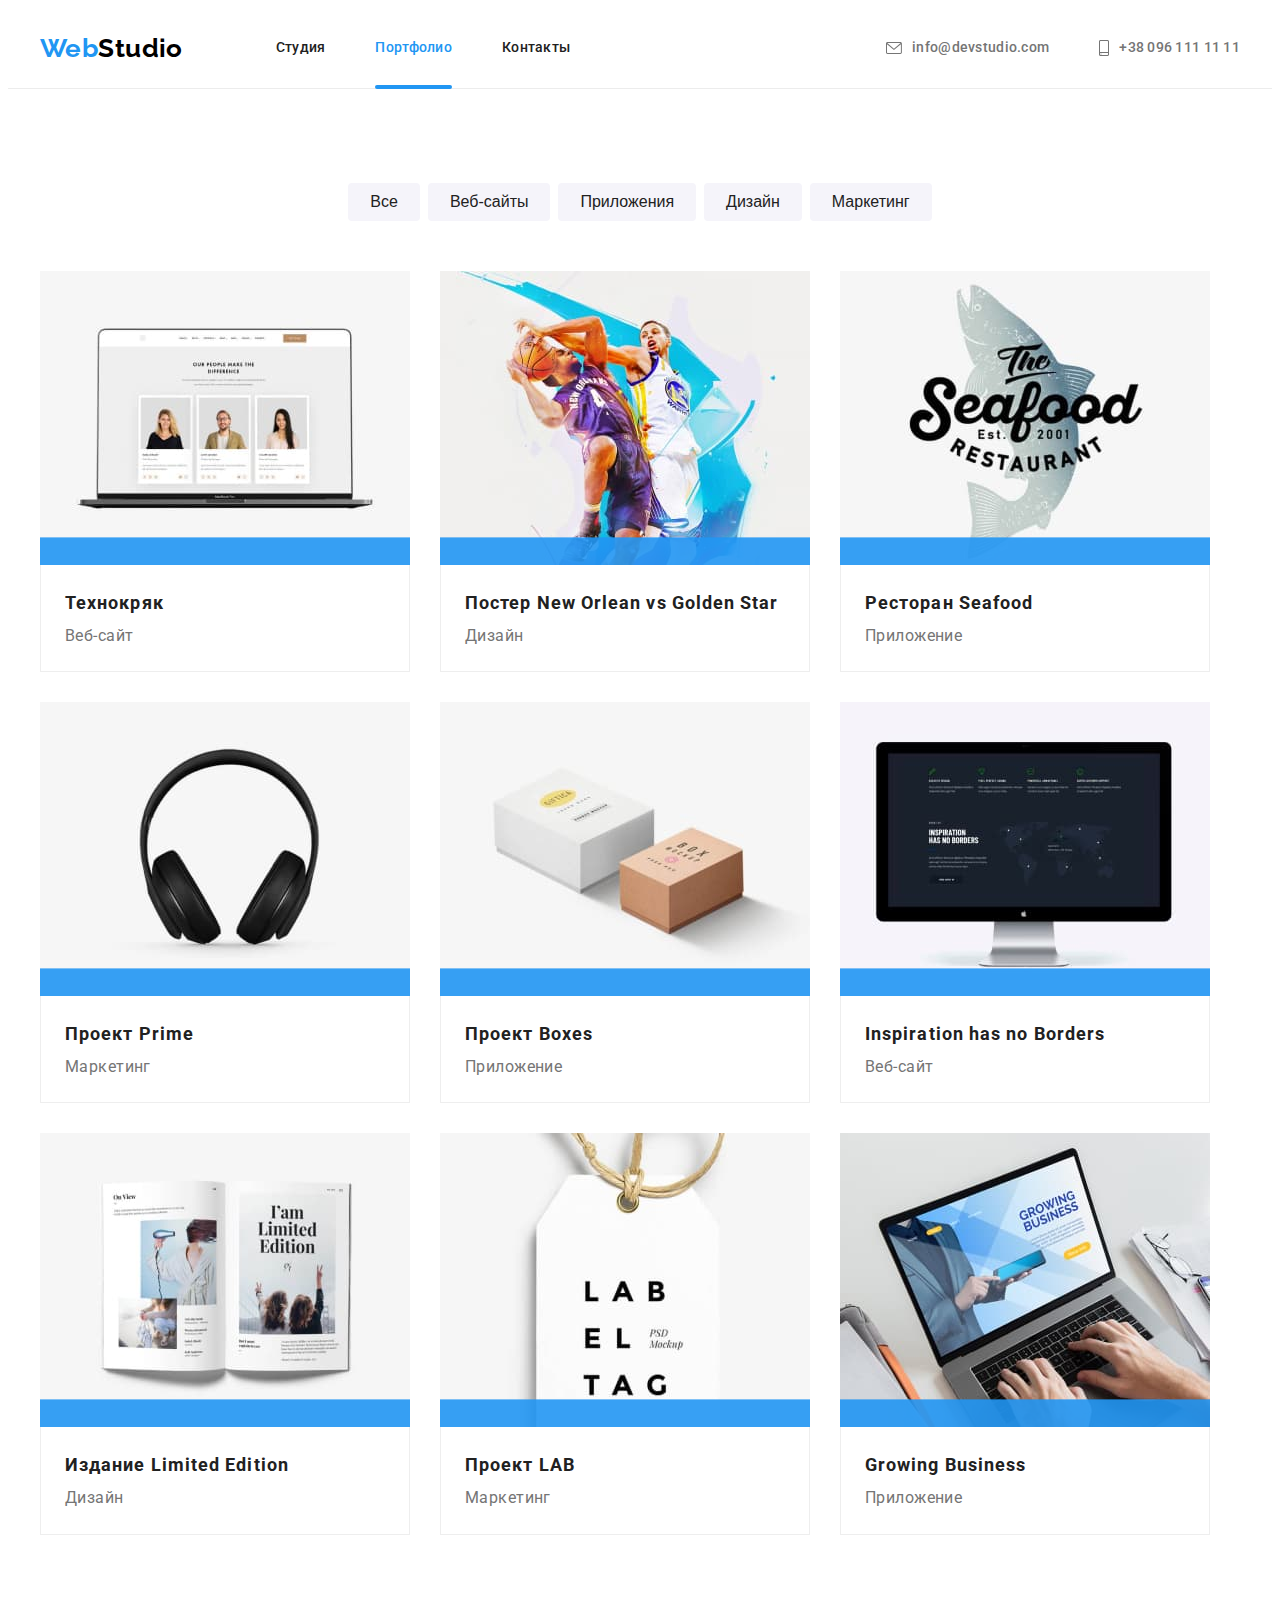
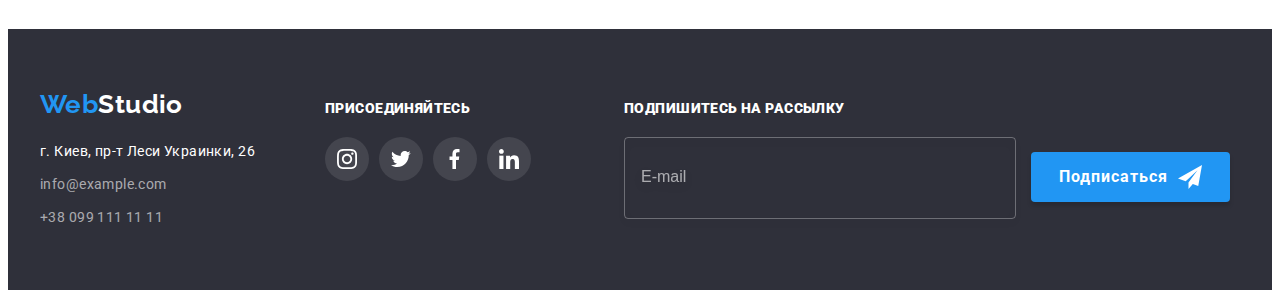
==== portfolio.html @ 6db01004 "add adaptive images" ====
<!DOCTYPE html>
<html lang="ru">
  <head>
    <meta charset="UTF-8" />
    <meta http-equiv="X-UA-Compatible" content="IE=edge" />
    <meta name="viewport" content="width=device-width, initial-scale=1.0" />
    <title>Portfolio</title>
    <link
      rel="stylesheet"
      href="https://cdnjs.cloudflare.com/ajax/libs/animate.css/4.1.1/animate.min.css"
    />
    <link rel="preconnect" href="https://fonts.googleapis.com" />
    <link rel="preconnect" href="https://fonts.gstatic.com" crossorigin />
    <link
      href="https://fonts.googleapis.com/css2?family=Raleway:wght@700&family=Roboto:wght@400;500;700;900&display=swap"
      rel="stylesheet"
    />
    <link
      rel="stylesheet"
      href="https://cdnjs.cloudflare.com/ajax/libs/modern-normalize/1.1.0/modern-normalize.min.css"
      integrity="sha512-wpPYUAdjBVSE4KJnH1VR1HeZfpl1ub8YT/NKx4PuQ5NmX2tKuGu6U/JRp5y+Y8XG2tV+wKQpNHVUX03MfMFn9Q=="
      crossorigin="anonymous"
      referrerpolicy="no-referrer"
    />

    <link rel="stylesheet" href="./css/main.min.css" />
  </head>
  <body>
    <!-- HEADER -->
    <header class="page-header">
      <div class="container">
        <nav class="navigation">
          <a class="header-logo link animate__flip animate__animated" href="#"
            ><span class="accent">Web</span>Studio</a
          >
          <ul class="navigation__list list">
            <li class="navigation__item">
              <a class="navigation__link link" href="./index.html">Студия</a>
            </li>
            <li class="navigation__item">
              <a class="navigation__link link active" href="./portfolio.html">Портфолио</a>
            </li>
            <li class="navigation__item"><a class="navigation__link link" href="">Контакты</a></li>
          </ul>
          <ul class="contacts__list list">
            <li class="contacts__item">
              <a class="contacts__link link" href="mailto:info@devstudio.com">
                <svg class="contacts__icon" width="16" height="12">
                  <use href="./sprite.svg#icon-envelope-hover"></use>
                </svg>
                info@devstudio.com
              </a>
            </li>
            <li class="contacts__item">
              <a class="contacts__link link" href="tel:+380961111111">
                <svg class="contacts__icon" width="10" height="16">
                  <use href="./sprite.svg#icon-smartphone"></use>
                </svg>
                +38 096 111 11 11</a
              >
            </li>
          </ul>
        </nav>
      </div>
    </header>

    <!-- END HEADER -->
    <main>
      <section class="portfolio section">
        <div class="container">
          <h1 class="visually-hidden">Портфолио</h1>
          <ul class="filters list">
            <li class="filters__item"><button class="filters__btn" type="button">Все</button></li>
            <li class="filters__item">
              <button class="filters__btn" type="button">Веб-сайты</button>
            </li>
            <li class="filters__item">
              <button class="filters__btn" type="button">Приложения</button>
            </li>
            <li class="filters__item">
              <button class="filters__btn" type="button">Дизайн</button>
            </li>
            <li class="filters__item">
              <button class="filters__btn" type="button">Маркетинг</button>
            </li>
          </ul>

          <ul class="projects list">
            <li class="projects__item">
              <a class="projects__link link" href="" target="_blank" rel="noreferrer noopener">
                <div class="projects-image-wrapper">
                  <img
                    class="projects__img"
                    src="./images/portfolio/1.jpg"
                    alt="Веб-сайт на ноутбуке"
                    width="370"
                    height="294"
                  />
                  <p class="image-overlay">
                    Технокряк это современная площадка распространения коронавируса. Компании
                    используют эту платформу для цифрового шпионажа и атак на защищённые сервера
                    конкурентов.
                  </p>
                </div>
                <div class="projects__desc-container">
                  <h3 class="projects__title">Технокряк</h3>
                  <p class="projects__desc">Веб-сайт</p>
                </div>
              </a>
            </li>
            <li class="projects__item">
              <a class="projects__link link" href="" target="_blank" rel="noreferrer noopener">
                <div class="projects-image-wrapper">
                  <img
                    src="./images/portfolio/2.jpg"
                    alt="Два баскетболиста"
                    width="370"
                    height="294"
                  />
                  <p class="image-overlay">
                    Технокряк это современная площадка распространения коронавируса. Компании
                    используют эту платформу для цифрового шпионажа и атак на защищённые сервера
                    конкурентов.
                  </p>
                </div>
                <div class="projects__desc-container">
                  <h3 class="projects__title">
                    Постер <span lang="en"> New Orlean vs Golden Star</span>
                  </h3>
                  <p class="projects__desc">Дизайн</p>
                </div>
              </a>
            </li>
            <li class="projects__item">
              <a class="projects__link link" href="" target="_blank" rel="noreferrer noopener">
                <div class="projects-image-wrapper">
                  <img
                    src="./images/portfolio/3.jpg"
                    alt="Ресторан Дары моря"
                    width="370"
                    height="294"
                  />
                  <p class="image-overlay">
                    Технокряк это современная площадка распространения коронавируса. Компании
                    используют эту платформу для цифрового шпионажа и атак на защищённые сервера
                    конкурентов.
                  </p>
                </div>
                <div class="projects__desc-container">
                  <h3 class="projects__title">Ресторан <span lang="en">Seafood</span></h3>
                  <p class="projects__desc">Приложение</p>
                </div>
              </a>
            </li>
            <li class="projects__item">
              <a class="projects__link link" href="" target="_blank" rel="noreferrer noopener">
                <div class="projects-image-wrapper">
                  <img src="./images/portfolio/4.jpg" alt="Наушники" width="370" height="294" />
                  <p class="image-overlay">
                    Технокряк это современная площадка распространения коронавируса. Компании
                    используют эту платформу для цифрового шпионажа и атак на защищённые сервера
                    конкурентов.
                  </p>
                </div>
                <div class="projects__desc-container">
                  <h3 class="projects__title">Проект Prime</h3>
                  <p class="projects__desc">Маркетинг</p>
                </div>
              </a>
            </li>
            <li class="projects__item">
              <a class="projects__link link" href="" target="_blank" rel="noreferrer noopener">
                <div class="projects-image-wrapper">
                  <img src="./images/portfolio/5.jpg" alt="Две коробки" width="370" height="294" />
                  <p class="image-overlay">
                    Технокряк это современная площадка распространения коронавируса. Компании
                    используют эту платформу для цифрового шпионажа и атак на защищённые сервера
                    конкурентов.
                  </p>
                </div>
                <div class="projects__desc-container">
                  <h3 class="projects__title">Проект <span lang="en"> Boxes</span></h3>

                  <p class="projects__desc">Приложение</p>
                </div>
              </a>
            </li>
            <li class="projects__item">
              <a class="projects__link link" href="" target="_blank" rel="noreferrer noopener">
                <div class="projects-image-wrapper">
                  <img src="./images/portfolio/6.jpg" alt="Монитор" width="370" height="294" />
                  <p class="image-overlay">
                    Технокряк это современная площадка распространения коронавируса. Компании
                    используют эту платформу для цифрового шпионажа и атак на защищённые сервера
                    конкурентов.
                  </p>
                </div>
                <div class="projects__desc-container">
                  <h3 class="projects__title"><span lang="en">Inspiration has no Borders</span></h3>
                  <p class="projects__desc">Веб-сайт</p>
                </div>
              </a>
            </li>
            <li class="projects__item">
              <a class="projects__link link" href="" target="_blank" rel="noreferrer noopener">
                <div class="projects-image-wrapper">
                  <img
                    src="./images/portfolio/7.jpg"
                    alt="Открытая книга"
                    width="370"
                    height="294"
                  />
                  <p class="image-overlay">
                    Технокряк это современная площадка распространения коронавируса. Компании
                    используют эту платформу для цифрового шпионажа и атак на защищённые сервера
                    конкурентов.
                  </p>
                </div>
                <div class="projects__desc-container">
                  <h3 class="projects__title">Издание <span lang="en"> Limited Edition</span></h3>
                  <p class="projects__desc">Дизайн</p>
                </div>
              </a>
            </li>
            <li class="projects__item">
              <a class="projects__link link" href="" target="_blank" rel="noreferrer noopener">
                <div class="projects-image-wrapper">
                  <img
                    src="./images/portfolio/8.jpg"
                    alt="Бирка с буквaми"
                    width="370"
                    height="294"
                  />
                  <p class="image-overlay">
                    Технокряк это современная площадка распространения коронавируса. Компании
                    используют эту платформу для цифрового шпионажа и атак на защищённые сервера
                    конкурентов.
                  </p>
                </div>
                <div class="projects__desc-container">
                  <h3 class="projects__title">Проект LAB</h3>
                  <p class="projects__desc">Маркетинг</p>
                </div>
              </a>
            </li>
            <li class="projects__item">
              <a class="projects__link link" href="" target="_blank" rel="noreferrer noopener">
                <div class="projects-image-wrapper">
                  <img
                    src="./images/portfolio/9.jpg"
                    alt="Человек за компьютером"
                    width="370"
                    height="294"
                  />
                  <p class="image-overlay">
                    Технокряк это современная площадка распространения коронавируса. Компании
                    используют эту платформу для цифрового шпионажа и атак на защищённые сервера
                    конкурентов.
                  </p>
                </div>
                <div class="projects__desc-container">
                  <h3 class="projects__title"><span lang="en">Growing Business</span></h3>
                  <p class="projects__desc">Приложение</p>
                </div>
              </a>
            </li>
          </ul>
        </div>
      </section>
    </main>
    <footer class="page-footer">
      <div class="container">
        <div class="footer-main-wrapper">
          <div class="address-wrapper">
            <a class="footer-logo link" href="#"><span class="accent">Web</span>Studio</a>
            <address class="address">
              <ul class="address__list list">
                <li class="address__item">
                  <a
                    class="address__link link"
                    href="https://goo.gl/maps/8jyqS2jRfHhhe97e9"
                    target="_blank"
                    rel="noreferrer noopener"
                    >г. Киев, пр-т Леси Украинки, 26</a
                  >
                </li>

                <li class="address__item">
                  <a class="footer-contacts-link link" href="mailto:info@devstudio.com"
                    >info@example.com</a
                  >
                </li>
                <li class="address__item">
                  <a class="footer-contacts-link link" href="tel:+380961111111"
                    >+38 099 111 11 11</a
                  >
                </li>
              </ul>
            </address>
          </div>
          <div class="footer-social-wrapper">
            <p class="social-title"><b>присоединяйтесь</b></p>
            <ul class="team__social-list list">
              <li class="team__social-list-item">
                <a href="https://www.instagram.com" class="footer-social-link">
                  <svg class="team__social-icon footer-social-icon">
                    <use href="./sprite.svg#icon-instagram"></use>
                  </svg>
                </a>
              </li>
              <li class="team__social-list-item">
                <a href="https://twitter.com/?lang=uk" class="footer-social-link">
                  <svg class="team__social-icon footer-social-icon">
                    <use href="./sprite.svg#icon-tvitter"></use>
                  </svg>
                </a>
              </li>
              <li class="team__social-list-item">
                <a href="https://www.facebook.com/" class="footer-social-link">
                  <svg class="team__social-icon footer-social-icon">
                    <use href="./sprite.svg#icon-facebook"></use>
                  </svg>
                </a>
              </li>
              <li class="team__social-list-item">
                <a href="https://www.linkedin.com/" class="footer-social-link">
                  <svg class="team__social-icon footer-social-icon">
                    <use href="./sprite.svg#icon-linkedin"></use>
                  </svg>
                </a>
              </li>
            </ul>
          </div>
          <div class="footer-subscribe">
            <p class="social-title"><b>Подпишитесь на рассылку</b></p>
            <form class="footer-form">
              <input type="email" name="email" class="footer-form__input" placeholder="E-mail" />
              <button type="submit" class="footer-form__btn">
                Подписаться
                <svg class="footer-form__icon" width="24" height="24">
                  <use href="./sprite.svg#icon-send"></use>
                </svg>
              </button>
            </form>
          </div>
        </div>
      </div>
    </footer>
  </body>
</html>
---- css/main.min.css ----
:root{--primary-background-color: #ffffff;--secondary-background-color: #f5f4fa;--accent-color: #2196f3;--text-color: #757575;--title-color: #212121;--white-text-color: #ffffff;--black-text-color: #000000;--hero-footer-background-color: #2f303a;--body-color: #e5e5e5;--fill-svg: #afb1b8}body{font-family:'Roboto', sans-serif;background-color:var(--primary-background-color);color:var(--text-color);font-weight:400;font-size:14px;line-height:1.71;letter-spacing:0.03em}img{display:block}.list{list-style:none}.link{text-decoration:none}h1,h2,h3,h4,h5,h6,p{margin-top:0;margin-bottom:0}ul,ol{margin-top:0;margin-bottom:0;padding-left:0}.section{padding-top:94px;padding-bottom:94px}.container{width:1200px;padding-left:15px;padding-right:15px;margin:0 auto}.visually-hidden{position:absolute;width:1px;height:1px;margin:-1px;border:0;padding:0;white-space:nowrap;clip-path:inset(100%);clip:rect(0 0 0 0);overflow:hidden}.section-title{font-weight:700;font-size:36px;line-height:1.17;text-align:center;color:var(--title-color);margin-bottom:50px}.social-title{font-weight:700;font-size:14px;line-height:1.14;letter-spacing:0.03em;text-transform:uppercase;color:var(--primary-background-color);margin-bottom:20px}.page-header{border-bottom:1px solid #ececec;background-color:var(--primary-background-color)}.accent{color:var(--accent-color)}.navigation{display:flex;align-items:center}.header-logo{font-family:'Raleway', sans-serif;font-weight:700;font-size:26px;line-height:1.19;color:var(--black-text-color);margin-right:93px}.navigation__list{display:flex}.navigation__item:not(:last-child){margin-right:50px}.navigation__link{font-weight:500;line-height:1.14;letter-spacing:0.02em;color:var(--title-color);display:block;padding-top:32px;padding-bottom:32px;position:relative;transition:color 250ms cubic-bezier(0.4, 0, 0.2, 1)}.navigation__link:hover,.navigation__link:focus{color:var(--accent-color)}.contacts__list{display:flex;margin-left:auto}.contacts__link{font-weight:500;font-size:14px;line-height:1.14;letter-spacing:0.02em;color:var(--text-color);padding-top:32px;padding-bottom:32px;display:flex;align-items:center;transition:color 250ms cubic-bezier(0.4, 0, 0.2, 1)}.contacts__link:hover,.contacts__link:focus{color:var(--accent-color)}.contacts__item:not(:last-child){margin-right:50px}.contacts__icon{margin-right:10px;fill:var(--text-color);transition:fill 250ms cubic-bezier(0.4, 0, 0.2, 1)}.contacts__link:hover .contacts__icon,.contacts__link:focus .contacts__icon{fill:var(--accent-color)}.active{color:var(--accent-color)}.active::after{content:'';display:block;position:absolute;width:100%;height:4px;background-color:var(--accent-color);border-radius:2px;bottom:-1px;left:0}.hero{background-color:var(--hero-footer-background-color);text-align:center;padding-top:200px;padding-bottom:200px;background-image:linear-gradient(rgba(47,48,58,0.4), rgba(47,48,58,0.4)),url(../images/hero-background.jpg);background-repeat:no-repeat;background-position:center;background-size:cover}.hero__title{font-weight:900;font-size:44px;line-height:1.36;text-align:center;letter-spacing:0.06em;text-transform:uppercase;color:var(--white-text-color);max-width:696px;margin:0 auto 30px}.hero__btn{background-color:var(--accent-color);font-weight:700;font-size:16px;line-height:1.87;text-align:center;letter-spacing:0.06em;color:var(--white-text-color);cursor:pointer;padding:10px 32px;border-radius:4px;box-shadow:0px 4px 4px rgba(0,0,0,0.15);transition:background-color 250ms cubic-bezier(0.4, 0, 0.2, 1)}.hero__btn:hover,.hero__btn:focus{background-color:#188ce8}.advantages{padding-top:94px;padding-bottom:47px;background-color:var(--primary-background-color)}.advantages__list{display:flex;align-items:center;flex-wrap:wrap;margin-left:-30px;margin-top:-30px}.advantages__item{flex-basis:calc((100% - 120px) / 4);margin-left:30px;margin-top:30px}.advantages__icons-box{display:flex;justify-content:center;align-items:center;width:270px;height:120px;margin-bottom:30px;border-radius:4px;background-color:#f5f4fa}.advantages__icon{width:70px;height:70px}.advantages__title{font-size:14px;font-weight:700;line-height:1.14;text-transform:uppercase;color:var(--title-color);margin-bottom:10px}.work{padding-top:47px;padding-bottom:94px;background-color:var(--primary-background-color)}.work__list{display:flex;flex-wrap:wrap;margin-left:-30px;margin-top:-30px}.work__item{flex-basis:calc((100% - 90px) / 3);margin-left:30px;margin-top:30px}.work__img-wrapper{position:relative}.work__overlay{font-family:'Roboto', sans-serif;font-weight:700;font-size:14px;line-height:1.14;text-transform:uppercase;color:var(--primary-background-color);position:absolute;display:flex;justify-content:center;align-items:center;height:70px;width:100%;bottom:0;left:0;background-color:rgba(47,48,58,0.8)}.team{background-color:var(--secondary-background-color)}.team__list{display:flex;flex-wrap:wrap;margin-left:-30px;margin-top:-30px}.team__item{flex-basis:calc((100% - 120px) / 4);margin-left:30px;margin-top:30px;background-color:var(--primary-background-color);box-shadow:0px 1px 3px rgba(0,0,0,0.12),0px 1px 1px rgba(0,0,0,0.14),0px 2px 1px rgba(0,0,0,0.2);border-radius:0px 0px 4px 4px}.team__wrapper-description{padding-top:30px;padding-bottom:30px}.team__title{font-weight:500;font-size:16px;line-height:1.19;text-align:center;color:var(--title-color);margin-bottom:10px}.team__description{font-size:16px;line-height:1.19;text-align:center;margin-bottom:16px}.team__social-list-link{width:44px;height:44px;border-radius:50%;background-color:var(--primary-background-color);display:flex;align-items:center;justify-content:center;transition:background-color 250ms cubic-bezier(0.4, 0, 0.2, 1)}.team__social-list-link:hover,.team__social-list-link:focus{background-color:var(--accent-color)}.team__social-list{display:flex;align-items:center;justify-content:center}.team__social-list-item:not(:last-child){margin-right:10px}.team__social-icon{width:20px;height:20px;fill:var(--fill-svg);transition:fill 250ms cubic-bezier(0.4, 0, 0.2, 1)}.team__social-list-link:hover .team__social-icon,.team__social-list-link:focus .team__social-icon{fill:var(--primary-background-color)}.clients__list{display:flex;flex-wrap:wrap;margin-top:-30px;margin-left:-30px}.clients__item{flex-basis:calc((100% - 180px) / 6);margin-top:30px;margin-left:30px}.clients__link{display:flex;justify-content:center;align-items:center;width:170px;height:92px;border:1px solid #afb1b8;border-radius:4px;transition:border-color 250ms cubic-bezier(0.4, 0, 0.2, 1)}.clients__link:hover,.clients__link:focus{border:1px solid var(--accent-color)}.clients__icon{fill:#afb1b8;width:106px;height:60px;transition:fill 250ms cubic-bezier(0.4, 0, 0.2, 1)}.clients__link:hover .clients__icon,.clients__link:focus .clients__icon{fill:var(--accent-color)}.footer-main-wrapper{display:flex;align-items:baseline}.address-wrapper{margin-right:70px}.footer-social-wrapper{margin-right:93px}.footer-logo{font-family:'Raleway', sans-serif;font-weight:700;font-size:26px;line-height:1.19;color:var(--white-text-color);margin-bottom:20px;display:block}.page-footer{background-color:var(--hero-footer-background-color);padding-top:60px;padding-bottom:60px}.address{font-style:normal;margin-top:20px}.address__item:not(:last-child){margin-bottom:9px}.address__link{line-height:1.71;color:var(--white-text-color);display:block;transition:color 250ms cubic-bezier(0.4, 0, 0.2, 1)}.address__link:hover,.address__link:focus{color:var(--accent-color)}.footer-contacts-link{line-height:1.71;color:rgba(255,255,255,0.6);display:block;transition:color 250ms cubic-bezier(0.4, 0, 0.2, 1)}.footer-contacts-link:hover,.footer-contacts-link:focus{color:var(--accent-color)}.footer-social-icon{fill:var(--primary-background-color)}.footer-social-link{width:44px;height:44px;border-radius:50%;background-color:var(--primary-background-color);display:flex;align-items:center;justify-content:center;background-color:rgba(255,255,255,0.1);transition:background-color 250ms cubic-bezier(0.4, 0, 0.2, 1)}.footer-social-link:hover,.footer-social-link:focus{background-color:var(--accent-color)}.footer-form__input{width:358px;height:50px;color:var(--primary-background-color);border:1px solid rgba(255,255,255,0.3);background-color:transparent;filter:drop-shadow(0px 4px 4px rgba(0,0,0,0.15));border-radius:4px;padding:15px 16px;margin-right:12px}.footer-form__input::placeholder{font-weight:400;font-size:16px;line-height:1.25;color:rgba(255,255,255,0.6)}.footer-form__btn{background-color:var(--accent-color);box-shadow:0px 4px 4px rgba(0,0,0,0.15);border-radius:4px;padding:10px 28px;font-family:'Roboto', sans-serif;font-weight:700;font-size:16px;line-height:1.88;text-align:center;letter-spacing:0.06em;color:var(--primary-background-color);cursor:pointer;display:inline-flex;justify-content:center;align-items:center;transition:background-color 250ms cubic-bezier(0.4, 0, 0.2, 1);border:0}.footer-form__btn:hover,.footer-form__btn:focus{background-color:#188ce8}.footer-form__icon{margin-left:10px}.filters{display:flex;justify-content:center;margin-bottom:50px}.filters__item:not(:last-child){margin-right:8px}.filters__btn{font-weight:500;font-size:16px;line-height:1.6;text-align:center;color:var(--title-color);background-color:var(--secondary-background-color);border-radius:4px;cursor:pointer;border:0;padding:6px 22px;transition:color 250ms cubic-bezier(0.4, 0, 0.2, 1),background-color 250ms cubic-bezier(0.4, 0, 0.2, 1),box-shadow 250ms cubic-bezier(0.4, 0, 0.2, 1)}.filters__btn:hover,.filters__btn:focus{background-color:var(--accent-color);color:var(--white-text-color);box-shadow:0px 3px 1px rgba(0,0,0,0.1),0px 1px 2px rgba(0,0,0,0.08),0px 2px 2px rgba(0,0,0,0.12)}.projects{display:flex;flex-wrap:wrap;margin-left:-30px;margin-top:-30px}.projects__item{flex-basis:calc((100% - 270px) / 9);margin-left:30px;margin-top:30px}.projects__link{display:block;transition:box-shadow 250ms cubic-bezier(0.4, 0, 0.2, 1)}.projects__link:hover,.projects__link:focus{box-shadow:0px 1px 1px rgba(0,0,0,0.12),1px 4px 6px rgba(0,0,0,0.16),0px 4px 4px rgba(0,0,0,0.06)}.projects-image-wrapper{position:relative;overflow:hidden}.image-overlay{position:absolute;background-color:rgba(33,150,243,0.9);font-family:'Roboto', sans-serif;font-weight:400;font-size:18px;line-height:1.56;padding:63px 24px;letter-spacing:0.03em;width:100%;top:0;left:0;overflow:auto;color:var(--primary-background-color);transform:translateY(100%);transition:transform 250ms cubic-bezier(0.4, 0, 0.2, 1)}.projects__link:hover .image-overlay,.projects__link:focus .image-overlay{transform:translateY(0%)}.projects__title{font-weight:700;font-size:18px;line-height:2;letter-spacing:0.06em;color:var(--title-color)}.projects__desc{font-size:16px;line-height:1.9;color:var(--text-color)}.projects__desc-container{padding:20px 24px;border:1px solid #eeeeee;border-top:0}.backdrop{width:100vw;height:100vh;position:fixed;background-color:rgba(0,0,0,0.2);top:0;left:0;z-index:100;transition:opacity 250ms cubic-bezier(0.4, 0, 0.2, 1),visibility 250ms cubic-bezier(0.4, 0, 0.2, 1)}.modal-window{width:528px;height:581px;border-radius:4px;background-color:var(--primary-background-color);position:absolute;left:50%;top:50%;transform:translate(-50%, -50%);box-shadow:0px 1px 3px rgba(0,0,0,0.12),0px 1px 1px rgba(0,0,0,0.14),0px 2px 1px rgba(0,0,0,0.2);padding:40px}.modal-close-btn{width:30px;height:30px;border:1px solid rgba(0,0,0,0.1);background-color:transparent;border-radius:50%;cursor:pointer;position:absolute;top:8px;right:8px;padding:0;display:flex;justify-content:center;align-items:center}.modal-close-icon{transition:fill 250ms cubic-bezier(0.4, 0, 0.2, 1)}.modal-close-icon:hover,.modal-close-icon:focus{fill:var(--accent-color)}.is-hidden{opacity:0;visibility:hidden;pointer-events:none}.contacts-form{width:448px;display:flex;flex-direction:column}.form-top-text{font-family:'Roboto';font-weight:700;font-size:20px;line-height:1.15;text-align:center;color:var(--title-color);margin-bottom:12px}.form-wrapper{position:relative;display:block;margin-top:4px}.form-input{width:100%;height:40px;border:1px solid rgba(33,33,33,0.2);padding-left:42px;border-radius:4px;transition:border-color 250ms cubic-bezier(0.4, 0, 0.2, 1)}.form-input:focus{border-color:var(--accent-color);outline:none}.form-label{font-weight:400;font-size:12px;line-height:1.17;letter-spacing:0.01em;margin-bottom:10px;color:var(--text-color)}.form-label-text{margin-bottom:20px;font-size:12px;line-height:1.17;letter-spacing:0.01em}.form-icon{position:absolute;top:50%;left:12px;transform:translateY(-50%);fill:var(--title-color);transition:fill 250ms cubic-bezier(0.4, 0, 0.2, 1)}.form-input:focus+.form-icon{color:var(--accent-color)}.form-about{height:120px;width:100%;border:1px solid rgba(33,33,33,0.2);border-radius:4px;resize:none;padding:12px 16px;margin-top:4px;transition:border-color 250ms cubic-bezier(0.4, 0, 0.2, 1)}.form-about:focus{border-color:var(--accent-color);outline:none}.form-about::placeholder{font-weight:400;font-size:14px;line-height:1.14;letter-spacing:0.01em;color:rgba(117,117,117,0.5)}.agree{font-weight:400;font-size:14px;line-height:1.71;color:var(--text-color)}.modal-form-policy-link{color:var(--accent-color)}.form-checkbox{display:flex;align-items:center;justify-content:center;margin-bottom:30px;cursor:pointer}.checkbox-custom-icon{display:block;width:16px;height:15px;border:2px solid var(--title-color);border-radius:2px;margin-right:8px;transition:border-color 250ms cubic-bezier(0.4, 0, 0.2, 1),background-color 250ms cubic-bezier(0.4, 0, 0.2, 1)}.form-checkbox-input:focus+.checkbox-custom-icon{border-color:var(--accent-color)}.form-checkbox-input:checked+.checkbox-custom-icon{background-color:var(--accent-color);background-image:url(../images/check.svg);background-repeat:no-repeat;background-position:50% 50%;border-color:var(--accent-color);border-radius:2px}.form-button{font-family:'Roboto', sans-serif;cursor:pointer;font-weight:700;font-size:16px;line-height:1.87;border-radius:4px;padding:10px 55px;background-color:var(--accent-color);border:0;letter-spacing:0.06em;color:var(--primary-background-color);align-self:center;box-shadow:0px 4px 4px rgba(0,0,0,0.15);transition:background-color 250ms cubic-bezier(0.4, 0, 0.2, 1),box-shadow 250ms cubic-bezier(0.4, 0, 0.2, 1)}.form-button:hover,.form-button:focus{background-color:#188ce8;box-shadow:0px 4px 4px rgba(0,0,0,0.15)}
/*# sourceMappingURL=main.min.css.map */
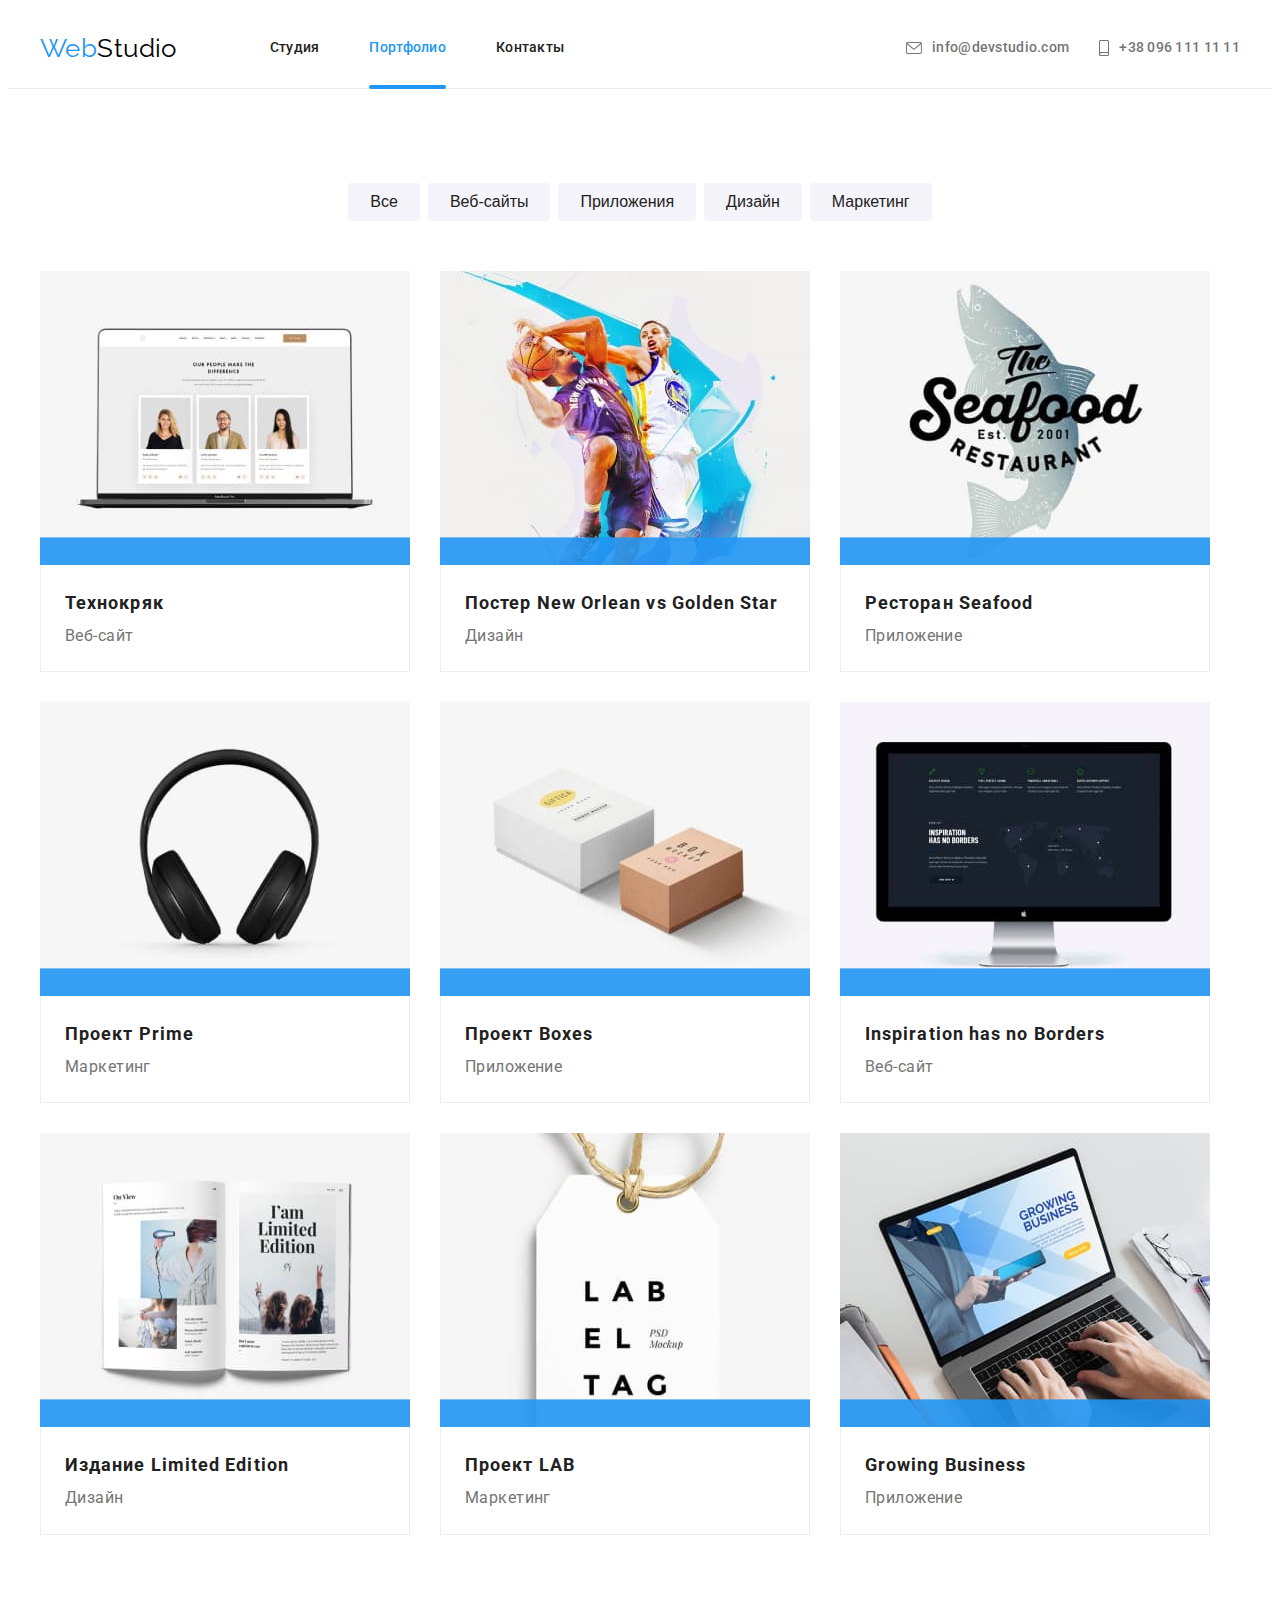
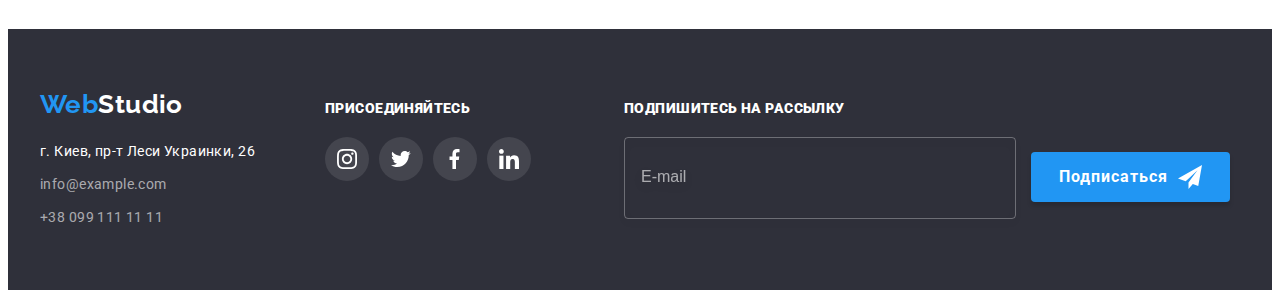
==== commit 4d6a60b1: "Adaptation header, hero, features section" ====
--- a/portfolio.html
+++ b/portfolio.html
@@ -28,7 +28,7 @@
   <body>
     <!-- HEADER -->
     <header class="page-header">
-      <div class="container">
+      <div class="container header_container">
         <nav class="navigation">
           <a class="header-logo link animate__flip animate__animated" href="#"
             ><span class="accent">Web</span>Studio</a
@@ -42,25 +42,103 @@
             </li>
             <li class="navigation__item"><a class="navigation__link link" href="">Контакты</a></li>
           </ul>
-          <ul class="contacts__list list">
-            <li class="contacts__item">
-              <a class="contacts__link link" href="mailto:info@devstudio.com">
-                <svg class="contacts__icon" width="16" height="12">
-                  <use href="./sprite.svg#icon-envelope-hover"></use>
-                </svg>
-                info@devstudio.com
-              </a>
-            </li>
-            <li class="contacts__item">
-              <a class="contacts__link link" href="tel:+380961111111">
-                <svg class="contacts__icon" width="10" height="16">
-                  <use href="./sprite.svg#icon-smartphone"></use>
-                </svg>
-                +38 096 111 11 11</a
+        </nav>
+
+        <!-- Mobile button -->
+
+        <button class="header__mobile-btn" type="button" data-menu-button>
+          <svg class="header__mobile-icon">
+            <use href="./sprite.svg#icon-menu_24px"></use>
+          </svg>
+        </button>
+
+        <!-- Contacts -->
+        <ul class="contacts__list list">
+          <li class="contacts__item">
+            <a class="contacts__link link" href="mailto:info@devstudio.com">
+              <svg class="contacts__icon" width="16" height="12">
+                <use href="./sprite.svg#icon-envelope-hover"></use>
+              </svg>
+              info@devstudio.com
+            </a>
+          </li>
+          <li class="contacts__item">
+            <a class="contacts__link link" href="tel:+380961111111">
+              <svg class="contacts__icon" width="10" height="16">
+                <use href="./sprite.svg#icon-smartphone"></use>
+              </svg>
+              +38 096 111 11 11</a
+            >
+          </li>
+        </ul>
+      </div>
+      <div class="mobile" data-menu>
+        <div class="container mobile__container">
+          <button type="button" class="mobile__close-btn" data-menu-close>
+            <svg class="mobile__close-icon" width="18" height="18">
+              <use href="./images/sprite.svg#icon-close_24px"></use>
+            </svg>
+          </button>
+          <ul class="mobile__nav list">
+            <li class="mobile__nav-item">
+              <a href="./index.html" class="mobile__nav-link link">Студия</a>
+            </li>
+            <li class="mobile__nav-item">
+              <a href="./portfolio.html" class="mobile__nav-link link active">Портфолио</a>
+            </li>
+            <li class="mobile__nav-item">
+              <a href="" class="mobile__nav-link link">Контакты</a>
+            </li>
+          </ul>
+          <ul class="mobile__contacts list">
+            <li class="mobile__contacts-item">
+              <a class="mobile__contacts-link link" href="tel:+380961111111">+38 096 111 11 11</a>
+            </li>
+            <li class="mobile__contacts-item">
+              <a class="mobile__contacts-link link" href="mailto:info@devstudio.com"
+                >info@devstudio.com</a
               >
             </li>
           </ul>
-        </nav>
+          <ul class="mobile__social list">
+            <li class="mobile__social-item">
+              <a
+                class="mobile__social-link link"
+                href="https://www.instagram.com/"
+                target="_blank"
+                rel="noreferrer noopener"
+                >Instagram</a
+              >
+            </li>
+            <li class="mobile__social-item">
+              <a
+                class="mobile__social-link link"
+                href="https://www.twitter.com/"
+                target="_blank"
+                rel="noreferrer noopener"
+                >Twitter</a
+              >
+            </li>
+            <li class="mobile__social-item">
+              <a
+                class="mobile__social-link link"
+                href="https://www.facebook.com/"
+                target="_blank"
+                rel="noreferrer noopener"
+                >Facebook</a
+              >
+            </li>
+            <li class="mobile__social-item">
+              <a
+                class="mobile__social-link link"
+                href="https://www.linkedin.com/"
+                target="_blank"
+                rel="noreferrer noopener"
+                >LinkedIn</a
+              >
+            </li>
+          </ul>
+        </div>
       </div>
     </header>
 
@@ -346,5 +424,6 @@
         </div>
       </div>
     </footer>
+    <script src="./js/burger-menu.js"></script>
   </body>
 </html>
--- a/css/main.min.css
+++ b/css/main.min.css
@@ -1,2 +1,2 @@
-:root{--primary-background-color: #ffffff;--secondary-background-color: #f5f4fa;--accent-color: #2196f3;--text-color: #757575;--title-color: #212121;--white-text-color: #ffffff;--black-text-color: #000000;--hero-footer-background-color: #2f303a;--body-color: #e5e5e5;--fill-svg: #afb1b8}body{font-family:'Roboto', sans-serif;background-color:var(--primary-background-color);color:var(--text-color);font-weight:400;font-size:14px;line-height:1.71;letter-spacing:0.03em}img{display:block}.list{list-style:none}.link{text-decoration:none}h1,h2,h3,h4,h5,h6,p{margin-top:0;margin-bottom:0}ul,ol{margin-top:0;margin-bottom:0;padding-left:0}.section{padding-top:94px;padding-bottom:94px}.container{width:1200px;padding-left:15px;padding-right:15px;margin:0 auto}.visually-hidden{position:absolute;width:1px;height:1px;margin:-1px;border:0;padding:0;white-space:nowrap;clip-path:inset(100%);clip:rect(0 0 0 0);overflow:hidden}.section-title{font-weight:700;font-size:36px;line-height:1.17;text-align:center;color:var(--title-color);margin-bottom:50px}.social-title{font-weight:700;font-size:14px;line-height:1.14;letter-spacing:0.03em;text-transform:uppercase;color:var(--primary-background-color);margin-bottom:20px}.page-header{border-bottom:1px solid #ececec;background-color:var(--primary-background-color)}.accent{color:var(--accent-color)}.navigation{display:flex;align-items:center}.header-logo{font-family:'Raleway', sans-serif;font-weight:700;font-size:26px;line-height:1.19;color:var(--black-text-color);margin-right:93px}.navigation__list{display:flex}.navigation__item:not(:last-child){margin-right:50px}.navigation__link{font-weight:500;line-height:1.14;letter-spacing:0.02em;color:var(--title-color);display:block;padding-top:32px;padding-bottom:32px;position:relative;transition:color 250ms cubic-bezier(0.4, 0, 0.2, 1)}.navigation__link:hover,.navigation__link:focus{color:var(--accent-color)}.contacts__list{display:flex;margin-left:auto}.contacts__link{font-weight:500;font-size:14px;line-height:1.14;letter-spacing:0.02em;color:var(--text-color);padding-top:32px;padding-bottom:32px;display:flex;align-items:center;transition:color 250ms cubic-bezier(0.4, 0, 0.2, 1)}.contacts__link:hover,.contacts__link:focus{color:var(--accent-color)}.contacts__item:not(:last-child){margin-right:50px}.contacts__icon{margin-right:10px;fill:var(--text-color);transition:fill 250ms cubic-bezier(0.4, 0, 0.2, 1)}.contacts__link:hover .contacts__icon,.contacts__link:focus .contacts__icon{fill:var(--accent-color)}.active{color:var(--accent-color)}.active::after{content:'';display:block;position:absolute;width:100%;height:4px;background-color:var(--accent-color);border-radius:2px;bottom:-1px;left:0}.hero{background-color:var(--hero-footer-background-color);text-align:center;padding-top:200px;padding-bottom:200px;background-image:linear-gradient(rgba(47,48,58,0.4), rgba(47,48,58,0.4)),url(../images/hero-background.jpg);background-repeat:no-repeat;background-position:center;background-size:cover}.hero__title{font-weight:900;font-size:44px;line-height:1.36;text-align:center;letter-spacing:0.06em;text-transform:uppercase;color:var(--white-text-color);max-width:696px;margin:0 auto 30px}.hero__btn{background-color:var(--accent-color);font-weight:700;font-size:16px;line-height:1.87;text-align:center;letter-spacing:0.06em;color:var(--white-text-color);cursor:pointer;padding:10px 32px;border-radius:4px;box-shadow:0px 4px 4px rgba(0,0,0,0.15);transition:background-color 250ms cubic-bezier(0.4, 0, 0.2, 1)}.hero__btn:hover,.hero__btn:focus{background-color:#188ce8}.advantages{padding-top:94px;padding-bottom:47px;background-color:var(--primary-background-color)}.advantages__list{display:flex;align-items:center;flex-wrap:wrap;margin-left:-30px;margin-top:-30px}.advantages__item{flex-basis:calc((100% - 120px) / 4);margin-left:30px;margin-top:30px}.advantages__icons-box{display:flex;justify-content:center;align-items:center;width:270px;height:120px;margin-bottom:30px;border-radius:4px;background-color:#f5f4fa}.advantages__icon{width:70px;height:70px}.advantages__title{font-size:14px;font-weight:700;line-height:1.14;text-transform:uppercase;color:var(--title-color);margin-bottom:10px}.work{padding-top:47px;padding-bottom:94px;background-color:var(--primary-background-color)}.work__list{display:flex;flex-wrap:wrap;margin-left:-30px;margin-top:-30px}.work__item{flex-basis:calc((100% - 90px) / 3);margin-left:30px;margin-top:30px}.work__img-wrapper{position:relative}.work__overlay{font-family:'Roboto', sans-serif;font-weight:700;font-size:14px;line-height:1.14;text-transform:uppercase;color:var(--primary-background-color);position:absolute;display:flex;justify-content:center;align-items:center;height:70px;width:100%;bottom:0;left:0;background-color:rgba(47,48,58,0.8)}.team{background-color:var(--secondary-background-color)}.team__list{display:flex;flex-wrap:wrap;margin-left:-30px;margin-top:-30px}.team__item{flex-basis:calc((100% - 120px) / 4);margin-left:30px;margin-top:30px;background-color:var(--primary-background-color);box-shadow:0px 1px 3px rgba(0,0,0,0.12),0px 1px 1px rgba(0,0,0,0.14),0px 2px 1px rgba(0,0,0,0.2);border-radius:0px 0px 4px 4px}.team__wrapper-description{padding-top:30px;padding-bottom:30px}.team__title{font-weight:500;font-size:16px;line-height:1.19;text-align:center;color:var(--title-color);margin-bottom:10px}.team__description{font-size:16px;line-height:1.19;text-align:center;margin-bottom:16px}.team__social-list-link{width:44px;height:44px;border-radius:50%;background-color:var(--primary-background-color);display:flex;align-items:center;justify-content:center;transition:background-color 250ms cubic-bezier(0.4, 0, 0.2, 1)}.team__social-list-link:hover,.team__social-list-link:focus{background-color:var(--accent-color)}.team__social-list{display:flex;align-items:center;justify-content:center}.team__social-list-item:not(:last-child){margin-right:10px}.team__social-icon{width:20px;height:20px;fill:var(--fill-svg);transition:fill 250ms cubic-bezier(0.4, 0, 0.2, 1)}.team__social-list-link:hover .team__social-icon,.team__social-list-link:focus .team__social-icon{fill:var(--primary-background-color)}.clients__list{display:flex;flex-wrap:wrap;margin-top:-30px;margin-left:-30px}.clients__item{flex-basis:calc((100% - 180px) / 6);margin-top:30px;margin-left:30px}.clients__link{display:flex;justify-content:center;align-items:center;width:170px;height:92px;border:1px solid #afb1b8;border-radius:4px;transition:border-color 250ms cubic-bezier(0.4, 0, 0.2, 1)}.clients__link:hover,.clients__link:focus{border:1px solid var(--accent-color)}.clients__icon{fill:#afb1b8;width:106px;height:60px;transition:fill 250ms cubic-bezier(0.4, 0, 0.2, 1)}.clients__link:hover .clients__icon,.clients__link:focus .clients__icon{fill:var(--accent-color)}.footer-main-wrapper{display:flex;align-items:baseline}.address-wrapper{margin-right:70px}.footer-social-wrapper{margin-right:93px}.footer-logo{font-family:'Raleway', sans-serif;font-weight:700;font-size:26px;line-height:1.19;color:var(--white-text-color);margin-bottom:20px;display:block}.page-footer{background-color:var(--hero-footer-background-color);padding-top:60px;padding-bottom:60px}.address{font-style:normal;margin-top:20px}.address__item:not(:last-child){margin-bottom:9px}.address__link{line-height:1.71;color:var(--white-text-color);display:block;transition:color 250ms cubic-bezier(0.4, 0, 0.2, 1)}.address__link:hover,.address__link:focus{color:var(--accent-color)}.footer-contacts-link{line-height:1.71;color:rgba(255,255,255,0.6);display:block;transition:color 250ms cubic-bezier(0.4, 0, 0.2, 1)}.footer-contacts-link:hover,.footer-contacts-link:focus{color:var(--accent-color)}.footer-social-icon{fill:var(--primary-background-color)}.footer-social-link{width:44px;height:44px;border-radius:50%;background-color:var(--primary-background-color);display:flex;align-items:center;justify-content:center;background-color:rgba(255,255,255,0.1);transition:background-color 250ms cubic-bezier(0.4, 0, 0.2, 1)}.footer-social-link:hover,.footer-social-link:focus{background-color:var(--accent-color)}.footer-form__input{width:358px;height:50px;color:var(--primary-background-color);border:1px solid rgba(255,255,255,0.3);background-color:transparent;filter:drop-shadow(0px 4px 4px rgba(0,0,0,0.15));border-radius:4px;padding:15px 16px;margin-right:12px}.footer-form__input::placeholder{font-weight:400;font-size:16px;line-height:1.25;color:rgba(255,255,255,0.6)}.footer-form__btn{background-color:var(--accent-color);box-shadow:0px 4px 4px rgba(0,0,0,0.15);border-radius:4px;padding:10px 28px;font-family:'Roboto', sans-serif;font-weight:700;font-size:16px;line-height:1.88;text-align:center;letter-spacing:0.06em;color:var(--primary-background-color);cursor:pointer;display:inline-flex;justify-content:center;align-items:center;transition:background-color 250ms cubic-bezier(0.4, 0, 0.2, 1);border:0}.footer-form__btn:hover,.footer-form__btn:focus{background-color:#188ce8}.footer-form__icon{margin-left:10px}.filters{display:flex;justify-content:center;margin-bottom:50px}.filters__item:not(:last-child){margin-right:8px}.filters__btn{font-weight:500;font-size:16px;line-height:1.6;text-align:center;color:var(--title-color);background-color:var(--secondary-background-color);border-radius:4px;cursor:pointer;border:0;padding:6px 22px;transition:color 250ms cubic-bezier(0.4, 0, 0.2, 1),background-color 250ms cubic-bezier(0.4, 0, 0.2, 1),box-shadow 250ms cubic-bezier(0.4, 0, 0.2, 1)}.filters__btn:hover,.filters__btn:focus{background-color:var(--accent-color);color:var(--white-text-color);box-shadow:0px 3px 1px rgba(0,0,0,0.1),0px 1px 2px rgba(0,0,0,0.08),0px 2px 2px rgba(0,0,0,0.12)}.projects{display:flex;flex-wrap:wrap;margin-left:-30px;margin-top:-30px}.projects__item{flex-basis:calc((100% - 270px) / 9);margin-left:30px;margin-top:30px}.projects__link{display:block;transition:box-shadow 250ms cubic-bezier(0.4, 0, 0.2, 1)}.projects__link:hover,.projects__link:focus{box-shadow:0px 1px 1px rgba(0,0,0,0.12),1px 4px 6px rgba(0,0,0,0.16),0px 4px 4px rgba(0,0,0,0.06)}.projects-image-wrapper{position:relative;overflow:hidden}.image-overlay{position:absolute;background-color:rgba(33,150,243,0.9);font-family:'Roboto', sans-serif;font-weight:400;font-size:18px;line-height:1.56;padding:63px 24px;letter-spacing:0.03em;width:100%;top:0;left:0;overflow:auto;color:var(--primary-background-color);transform:translateY(100%);transition:transform 250ms cubic-bezier(0.4, 0, 0.2, 1)}.projects__link:hover .image-overlay,.projects__link:focus .image-overlay{transform:translateY(0%)}.projects__title{font-weight:700;font-size:18px;line-height:2;letter-spacing:0.06em;color:var(--title-color)}.projects__desc{font-size:16px;line-height:1.9;color:var(--text-color)}.projects__desc-container{padding:20px 24px;border:1px solid #eeeeee;border-top:0}.backdrop{width:100vw;height:100vh;position:fixed;background-color:rgba(0,0,0,0.2);top:0;left:0;z-index:100;transition:opacity 250ms cubic-bezier(0.4, 0, 0.2, 1),visibility 250ms cubic-bezier(0.4, 0, 0.2, 1)}.modal-window{width:528px;height:581px;border-radius:4px;background-color:var(--primary-background-color);position:absolute;left:50%;top:50%;transform:translate(-50%, -50%);box-shadow:0px 1px 3px rgba(0,0,0,0.12),0px 1px 1px rgba(0,0,0,0.14),0px 2px 1px rgba(0,0,0,0.2);padding:40px}.modal-close-btn{width:30px;height:30px;border:1px solid rgba(0,0,0,0.1);background-color:transparent;border-radius:50%;cursor:pointer;position:absolute;top:8px;right:8px;padding:0;display:flex;justify-content:center;align-items:center}.modal-close-icon{transition:fill 250ms cubic-bezier(0.4, 0, 0.2, 1)}.modal-close-icon:hover,.modal-close-icon:focus{fill:var(--accent-color)}.is-hidden{opacity:0;visibility:hidden;pointer-events:none}.contacts-form{width:448px;display:flex;flex-direction:column}.form-top-text{font-family:'Roboto';font-weight:700;font-size:20px;line-height:1.15;text-align:center;color:var(--title-color);margin-bottom:12px}.form-wrapper{position:relative;display:block;margin-top:4px}.form-input{width:100%;height:40px;border:1px solid rgba(33,33,33,0.2);padding-left:42px;border-radius:4px;transition:border-color 250ms cubic-bezier(0.4, 0, 0.2, 1)}.form-input:focus{border-color:var(--accent-color);outline:none}.form-label{font-weight:400;font-size:12px;line-height:1.17;letter-spacing:0.01em;margin-bottom:10px;color:var(--text-color)}.form-label-text{margin-bottom:20px;font-size:12px;line-height:1.17;letter-spacing:0.01em}.form-icon{position:absolute;top:50%;left:12px;transform:translateY(-50%);fill:var(--title-color);transition:fill 250ms cubic-bezier(0.4, 0, 0.2, 1)}.form-input:focus+.form-icon{color:var(--accent-color)}.form-about{height:120px;width:100%;border:1px solid rgba(33,33,33,0.2);border-radius:4px;resize:none;padding:12px 16px;margin-top:4px;transition:border-color 250ms cubic-bezier(0.4, 0, 0.2, 1)}.form-about:focus{border-color:var(--accent-color);outline:none}.form-about::placeholder{font-weight:400;font-size:14px;line-height:1.14;letter-spacing:0.01em;color:rgba(117,117,117,0.5)}.agree{font-weight:400;font-size:14px;line-height:1.71;color:var(--text-color)}.modal-form-policy-link{color:var(--accent-color)}.form-checkbox{display:flex;align-items:center;justify-content:center;margin-bottom:30px;cursor:pointer}.checkbox-custom-icon{display:block;width:16px;height:15px;border:2px solid var(--title-color);border-radius:2px;margin-right:8px;transition:border-color 250ms cubic-bezier(0.4, 0, 0.2, 1),background-color 250ms cubic-bezier(0.4, 0, 0.2, 1)}.form-checkbox-input:focus+.checkbox-custom-icon{border-color:var(--accent-color)}.form-checkbox-input:checked+.checkbox-custom-icon{background-color:var(--accent-color);background-image:url(../images/check.svg);background-repeat:no-repeat;background-position:50% 50%;border-color:var(--accent-color);border-radius:2px}.form-button{font-family:'Roboto', sans-serif;cursor:pointer;font-weight:700;font-size:16px;line-height:1.87;border-radius:4px;padding:10px 55px;background-color:var(--accent-color);border:0;letter-spacing:0.06em;color:var(--primary-background-color);align-self:center;box-shadow:0px 4px 4px rgba(0,0,0,0.15);transition:background-color 250ms cubic-bezier(0.4, 0, 0.2, 1),box-shadow 250ms cubic-bezier(0.4, 0, 0.2, 1)}.form-button:hover,.form-button:focus{background-color:#188ce8;box-shadow:0px 4px 4px rgba(0,0,0,0.15)}
+:root{--primary-background-color: #ffffff;--secondary-background-color: #f5f4fa;--accent-color: #2196f3;--text-color: #757575;--title-color: #212121;--white-text-color: #ffffff;--black-text-color: #000000;--hero-footer-background-color: #2f303a;--body-color: #e5e5e5;--fill-svg: #afb1b8}body{font-family:'Roboto', sans-serif;background-color:var(--primary-background-color);color:var(--text-color);font-weight:400;font-size:14px;line-height:1.71;letter-spacing:0.03em}img{display:block}.list{list-style:none}.link{text-decoration:none}h1,h2,h3,h4,h5,h6,p{margin-top:0;margin-bottom:0}ul,ol{margin-top:0;margin-bottom:0;padding-left:0}.section{padding-top:60px;padding-bottom:60px}@media screen and (min-width: 1200px){.section{padding-top:94px;padding-bottom:94px}}.container{padding-left:15px;padding-right:15px;margin-left:auto;margin-right:auto;width:100%}@media screen and (min-width: 480px){.container{width:480px;margin:0 auto}}@media screen and (min-width: 768px){.container{width:768px}}@media screen and (min-width: 1200px){.container{width:1200px}}.visually-hidden{position:absolute;width:1px;height:1px;margin:-1px;border:0;padding:0;white-space:nowrap;clip-path:inset(100%);clip:rect(0 0 0 0);overflow:hidden}.section-title{font-weight:700;font-size:36px;line-height:1.17;text-align:center;color:var(--title-color);margin-bottom:50px}.social-title{font-weight:700;font-size:14px;line-height:1.14;letter-spacing:0.03em;text-transform:uppercase;color:var(--primary-background-color);margin-bottom:20px}.page-header{border-bottom:1px solid #ececec;background-color:var(--primary-background-color)}@media screen and (min-width: 768px){.page-header{padding:0}}.accent{color:var(--accent-color)}.header_container{display:flex;justify-content:space-between;align-items:center}.navigation{display:flex;align-items:center}@media screen and (min-width: 768px){.navigation{display:flex;align-items:center}}.header-logo{font-family:'Raleway', sans-serif;display:block;font-size:24px;line-height:1.17;padding:16px 0;color:var(--black-text-color)}@media screen and (min-width: 768px){.header-logo{margin-right:88px}}@media screen and (min-width: 1200px){.header-logo{margin-right:93px;font-size:26px;line-height:1.19}}.navigation__list{display:flex;align-items:center}@media screen and (max-width: 767px){.navigation__list{display:none}}.navigation__item:not(:last-child){margin-right:50px}.navigation__link{font-weight:500;line-height:1.14;letter-spacing:0.02em;color:var(--title-color);display:block;padding-top:32px;padding-bottom:32px;position:relative;transition:color 250ms cubic-bezier(0.4, 0, 0.2, 1)}.navigation__link:hover,.navigation__link:focus{color:var(--accent-color)}.header__mobile-btn{line-height:0;background-color:transparent;border:none;padding:10px 0}@media screen and (min-width: 767px){.header__mobile-btn{display:none}}.header__mobile-icon{width:40px;height:40px;padding:12px 8px;transition:fill 250ms cubic-bezier(0.4, 0, 0.2, 1)}.header__mobile-btn:hover .header__mobile-icon,.header__mobile-btn:focus .header__mobile-icon{fill:var(--accent-color)}.contacts__list{display:flex;flex-direction:column;padding:14px 0}@media screen and (max-width: 767px){.contacts__list{display:none}}@media screen and (min-width: 1200px){.contacts__list{flex-direction:row;align-items:center;padding:0}}.contacts__link{font-weight:500;font-size:14px;line-height:1.14;letter-spacing:0.02em;color:var(--text-color);padding:5px 0;display:flex;align-items:center;transition:color 250ms cubic-bezier(0.4, 0, 0.2, 1)}.contacts__link:hover,.contacts__link:focus{color:var(--accent-color)}@media screen and (min-width: 1200px){.contacts__link{padding:32px 0}}@media screen and (min-width: 1200px){.contacts__item:not(:last-child){margin-right:30px}}.contacts__icon{margin-right:10px;fill:var(--text-color);transition:fill 250ms cubic-bezier(0.4, 0, 0.2, 1)}.contacts__link:hover .contacts__icon,.contacts__link:focus .contacts__icon{fill:var(--accent-color)}.active{color:var(--accent-color)}@media screen and (min-width: 768px){.active::after{content:'';display:block;position:absolute;width:100%;height:4px;background-color:var(--accent-color);border-radius:2px;bottom:-1px;left:0}}.hero{max-width:1600px;min-height:400px;margin-left:auto;margin-right:auto;background-color:var(--hero-footer-background-color);text-align:center;padding-top:118px;padding-bottom:118px;background-image:linear-gradient(rgba(47,48,58,0.4), rgba(47,48,58,0.4)),url(../images/mobile/imghero.jpg);background-repeat:no-repeat;background-position:center;background-size:cover}.hero__title{font-weight:900;font-size:26px;line-height:1.61;text-align:center;letter-spacing:0.06em;text-transform:uppercase;color:var(--white-text-color);max-width:360px;margin:0 auto 30px}@media screen and (min-width: 1200px){.hero__title{font-size:44px;line-height:1.36;max-width:696px}}.hero__btn{background-color:var(--accent-color);font-weight:700;font-size:16px;line-height:1.87;text-align:center;letter-spacing:0.06em;color:var(--white-text-color);cursor:pointer;padding:10px 32px;border-radius:4px;box-shadow:0px 4px 4px rgba(0,0,0,0.15);transition:background-color 250ms cubic-bezier(0.4, 0, 0.2, 1)}.hero__btn:hover,.hero__btn:focus{background-color:#188ce8}@media screen and (min-device-pixel-ratio: 2) and (max-width: 767px), (min-resolution: 192dpi) and (max-width: 767px), (min-resolution: 2dppx) and (max-width: 767px){.hero{background-image:linear-gradient(rgba(47,48,58,0.4), rgba(47,48,58,0.4)),url(../images/mobile/imghero@2x.jpg)}}@media screen and (min-width: 768px){.hero{background-image:linear-gradient(rgba(47,48,58,0.4), rgba(47,48,58,0.4)),url(../images/tablet/imghero.jpg)}}@media screen and (min-width: 768px) and (min-device-pixel-ratio: 2), (min-resolution: 192dpi) and (min-width: 768px), (min-resolution: 2dppx) and (min-width: 768px){.hero{background-image:linear-gradient(rgba(47,48,58,0.4), rgba(47,48,58,0.4)),url(../images/tablet/imghero@2x.jpg)}}@media screen and (min-width: 1200px){.hero{min-height:600px;padding-top:200px;padding-bottom:200px;background-image:linear-gradient(rgba(47,48,58,0.4), rgba(47,48,58,0.4)),url(../images/desktop/imghero.jpg)}}@media screen and (min-width: 1200px) and (min-device-pixel-ratio: 2), (min-resolution: 192dpi) and (min-width: 1200px), (min-resolution: 2dppx) and (min-width: 1200px){.hero{background-image:linear-gradient(rgba(47,48,58,0.4), rgba(47,48,58,0.4)),url(../images/desktop/imghero@2x.jpg)}}@media screen and (min-width: 1200px){.advantages{padding-top:94px;padding-bottom:47px;background-color:var(--primary-background-color)}}@media screen and (min-width: 768px){.advantages__list{display:flex;flex-wrap:wrap;margin-left:-30px;margin-top:-30px}}@media screen and (min-width: 768px){.advantages__item{flex-basis:calc((100% - 60px) / 2);margin-left:30px;margin-top:30px}}@media screen and (min-width: 1200px){.advantages__item{flex-basis:calc((100% - 120px) / 4)}}.advantages__item:not(:last-child){margin-bottom:30px}@media screen and (min-width: 768px){.advantages__item:not(:last-child){margin-bottom:0}}.advantages__icons-box{display:flex;justify-content:center;align-items:center;padding:25px 0;margin-bottom:30px;border-radius:4px;background-color:#f5f4fa}.advantages__icon{width:70px;height:70px}.advantages__title{font-size:14px;font-weight:700;line-height:1.14;text-transform:uppercase;color:var(--title-color);margin-bottom:10px;text-align:center}@media screen and (min-width: 768px){.advantages__title{text-align:left}}.work{padding-top:47px;padding-bottom:94px;background-color:var(--primary-background-color)}.work__list{display:flex;flex-wrap:wrap;margin-left:-30px;margin-top:-30px}.work__item{flex-basis:calc((100% - 90px) / 3);margin-left:30px;margin-top:30px}.work__img-wrapper{position:relative}.work__overlay{font-family:'Roboto', sans-serif;font-weight:700;font-size:14px;line-height:1.14;text-transform:uppercase;color:var(--primary-background-color);position:absolute;display:flex;justify-content:center;align-items:center;height:70px;width:100%;bottom:0;left:0;background-color:rgba(47,48,58,0.8)}.team{background-color:var(--secondary-background-color)}.team__list{display:flex;flex-wrap:wrap;margin-left:-30px;margin-top:-30px}.team__item{flex-basis:calc((100% - 120px) / 4);margin-left:30px;margin-top:30px;background-color:var(--primary-background-color);box-shadow:0px 1px 3px rgba(0,0,0,0.12),0px 1px 1px rgba(0,0,0,0.14),0px 2px 1px rgba(0,0,0,0.2);border-radius:0px 0px 4px 4px}.team__wrapper-description{padding-top:30px;padding-bottom:30px}.team__title{font-weight:500;font-size:16px;line-height:1.19;text-align:center;color:var(--title-color);margin-bottom:10px}.team__description{font-size:16px;line-height:1.19;text-align:center;margin-bottom:16px}.team__social-list-link{width:44px;height:44px;border-radius:50%;background-color:var(--primary-background-color);display:flex;align-items:center;justify-content:center;transition:background-color 250ms cubic-bezier(0.4, 0, 0.2, 1)}.team__social-list-link:hover,.team__social-list-link:focus{background-color:var(--accent-color)}.team__social-list{display:flex;align-items:center;justify-content:center}.team__social-list-item:not(:last-child){margin-right:10px}.team__social-icon{width:20px;height:20px;fill:var(--fill-svg);transition:fill 250ms cubic-bezier(0.4, 0, 0.2, 1)}.team__social-list-link:hover .team__social-icon,.team__social-list-link:focus .team__social-icon{fill:var(--primary-background-color)}.clients__list{display:flex;flex-wrap:wrap;margin-top:-30px;margin-left:-30px}.clients__item{flex-basis:calc((100% - 180px) / 6);margin-top:30px;margin-left:30px}.clients__link{display:flex;justify-content:center;align-items:center;width:170px;height:92px;border:1px solid #afb1b8;border-radius:4px;transition:border-color 250ms cubic-bezier(0.4, 0, 0.2, 1)}.clients__link:hover,.clients__link:focus{border:1px solid var(--accent-color)}.clients__icon{fill:#afb1b8;width:106px;height:60px;transition:fill 250ms cubic-bezier(0.4, 0, 0.2, 1)}.clients__link:hover .clients__icon,.clients__link:focus .clients__icon{fill:var(--accent-color)}.footer-main-wrapper{display:flex;align-items:baseline}.address-wrapper{margin-right:70px}.footer-social-wrapper{margin-right:93px}.footer-logo{font-family:'Raleway', sans-serif;font-weight:700;font-size:26px;line-height:1.19;color:var(--white-text-color);margin-bottom:20px;display:block}.page-footer{background-color:var(--hero-footer-background-color);padding-top:60px;padding-bottom:60px}.address{font-style:normal;margin-top:20px}.address__item:not(:last-child){margin-bottom:9px}.address__link{line-height:1.71;color:var(--white-text-color);display:block;transition:color 250ms cubic-bezier(0.4, 0, 0.2, 1)}.address__link:hover,.address__link:focus{color:var(--accent-color)}.footer-contacts-link{line-height:1.71;color:rgba(255,255,255,0.6);display:block;transition:color 250ms cubic-bezier(0.4, 0, 0.2, 1)}.footer-contacts-link:hover,.footer-contacts-link:focus{color:var(--accent-color)}.footer-social-icon{fill:var(--primary-background-color)}.footer-social-link{width:44px;height:44px;border-radius:50%;background-color:var(--primary-background-color);display:flex;align-items:center;justify-content:center;background-color:rgba(255,255,255,0.1);transition:background-color 250ms cubic-bezier(0.4, 0, 0.2, 1)}.footer-social-link:hover,.footer-social-link:focus{background-color:var(--accent-color)}.footer-form__input{width:358px;height:50px;color:var(--primary-background-color);border:1px solid rgba(255,255,255,0.3);background-color:transparent;filter:drop-shadow(0px 4px 4px rgba(0,0,0,0.15));border-radius:4px;padding:15px 16px;margin-right:12px}.footer-form__input::placeholder{font-weight:400;font-size:16px;line-height:1.25;color:rgba(255,255,255,0.6)}.footer-form__btn{background-color:var(--accent-color);box-shadow:0px 4px 4px rgba(0,0,0,0.15);border-radius:4px;padding:10px 28px;font-family:'Roboto', sans-serif;font-weight:700;font-size:16px;line-height:1.88;text-align:center;letter-spacing:0.06em;color:var(--primary-background-color);cursor:pointer;display:inline-flex;justify-content:center;align-items:center;transition:background-color 250ms cubic-bezier(0.4, 0, 0.2, 1);border:0}.footer-form__btn:hover,.footer-form__btn:focus{background-color:#188ce8}.footer-form__icon{margin-left:10px}.filters{display:flex;justify-content:center;margin-bottom:50px}.filters__item:not(:last-child){margin-right:8px}.filters__btn{font-weight:500;font-size:16px;line-height:1.6;text-align:center;color:var(--title-color);background-color:var(--secondary-background-color);border-radius:4px;cursor:pointer;border:0;padding:6px 22px;transition:color 250ms cubic-bezier(0.4, 0, 0.2, 1),background-color 250ms cubic-bezier(0.4, 0, 0.2, 1),box-shadow 250ms cubic-bezier(0.4, 0, 0.2, 1)}.filters__btn:hover,.filters__btn:focus{background-color:var(--accent-color);color:var(--white-text-color);box-shadow:0px 3px 1px rgba(0,0,0,0.1),0px 1px 2px rgba(0,0,0,0.08),0px 2px 2px rgba(0,0,0,0.12)}.projects{display:flex;flex-wrap:wrap;margin-left:-30px;margin-top:-30px}.projects__item{flex-basis:calc((100% - 270px) / 9);margin-left:30px;margin-top:30px}.projects__link{display:block;transition:box-shadow 250ms cubic-bezier(0.4, 0, 0.2, 1)}.projects__link:hover,.projects__link:focus{box-shadow:0px 1px 1px rgba(0,0,0,0.12),1px 4px 6px rgba(0,0,0,0.16),0px 4px 4px rgba(0,0,0,0.06)}.projects-image-wrapper{position:relative;overflow:hidden}.image-overlay{position:absolute;background-color:rgba(33,150,243,0.9);font-family:'Roboto', sans-serif;font-weight:400;font-size:18px;line-height:1.56;padding:63px 24px;letter-spacing:0.03em;width:100%;top:0;left:0;overflow:auto;color:var(--primary-background-color);transform:translateY(100%);transition:transform 250ms cubic-bezier(0.4, 0, 0.2, 1)}.projects__link:hover .image-overlay,.projects__link:focus .image-overlay{transform:translateY(0%)}.projects__title{font-weight:700;font-size:18px;line-height:2;letter-spacing:0.06em;color:var(--title-color)}.projects__desc{font-size:16px;line-height:1.9;color:var(--text-color)}.projects__desc-container{padding:20px 24px;border:1px solid #eeeeee;border-top:0}.backdrop{width:100vw;height:100vh;position:fixed;background-color:rgba(0,0,0,0.2);top:0;left:0;z-index:100;transition:opacity 250ms cubic-bezier(0.4, 0, 0.2, 1),visibility 250ms cubic-bezier(0.4, 0, 0.2, 1)}.modal-window{width:528px;height:581px;border-radius:4px;background-color:var(--primary-background-color);position:absolute;left:50%;top:50%;transform:translate(-50%, -50%);box-shadow:0px 1px 3px rgba(0,0,0,0.12),0px 1px 1px rgba(0,0,0,0.14),0px 2px 1px rgba(0,0,0,0.2);padding:40px}.modal-close-btn{width:30px;height:30px;border:1px solid rgba(0,0,0,0.1);background-color:transparent;border-radius:50%;cursor:pointer;position:absolute;top:8px;right:8px;padding:0;display:flex;justify-content:center;align-items:center}.modal-close-icon{transition:fill 250ms cubic-bezier(0.4, 0, 0.2, 1)}.modal-close-icon:hover,.modal-close-icon:focus{fill:var(--accent-color)}.is-hidden{opacity:0;visibility:hidden;pointer-events:none}.contacts-form{width:448px;display:flex;flex-direction:column}.form-top-text{font-family:'Roboto';font-weight:700;font-size:20px;line-height:1.15;text-align:center;color:var(--title-color);margin-bottom:12px}.form-wrapper{position:relative;display:block;margin-top:4px}.form-input{width:100%;height:40px;border:1px solid rgba(33,33,33,0.2);padding-left:42px;border-radius:4px;transition:border-color 250ms cubic-bezier(0.4, 0, 0.2, 1)}.form-input:focus{border-color:var(--accent-color);outline:none}.form-label{font-weight:400;font-size:12px;line-height:1.17;letter-spacing:0.01em;margin-bottom:10px;color:var(--text-color)}.form-label-text{margin-bottom:20px;font-size:12px;line-height:1.17;letter-spacing:0.01em}.form-icon{position:absolute;top:50%;left:12px;transform:translateY(-50%);fill:var(--title-color);transition:fill 250ms cubic-bezier(0.4, 0, 0.2, 1)}.form-input:focus+.form-icon{color:var(--accent-color)}.form-about{height:120px;width:100%;border:1px solid rgba(33,33,33,0.2);border-radius:4px;resize:none;padding:12px 16px;margin-top:4px;transition:border-color 250ms cubic-bezier(0.4, 0, 0.2, 1)}.form-about:focus{border-color:var(--accent-color);outline:none}.form-about::placeholder{font-weight:400;font-size:14px;line-height:1.14;letter-spacing:0.01em;color:rgba(117,117,117,0.5)}.agree{font-weight:400;font-size:14px;line-height:1.71;color:var(--text-color)}.modal-form-policy-link{color:var(--accent-color)}.form-checkbox{display:flex;align-items:center;justify-content:center;margin-bottom:30px;cursor:pointer}.checkbox-custom-icon{display:block;width:16px;height:15px;border:2px solid var(--title-color);border-radius:2px;margin-right:8px;transition:border-color 250ms cubic-bezier(0.4, 0, 0.2, 1),background-color 250ms cubic-bezier(0.4, 0, 0.2, 1)}.form-checkbox-input:focus+.checkbox-custom-icon{border-color:var(--accent-color)}.form-checkbox-input:checked+.checkbox-custom-icon{background-color:var(--accent-color);background-image:url(../images/check.svg);background-repeat:no-repeat;background-position:50% 50%;border-color:var(--accent-color);border-radius:2px}.form-button{font-family:'Roboto', sans-serif;cursor:pointer;font-weight:700;font-size:16px;line-height:1.87;border-radius:4px;padding:10px 55px;background-color:var(--accent-color);border:0;letter-spacing:0.06em;color:var(--primary-background-color);align-self:center;box-shadow:0px 4px 4px rgba(0,0,0,0.15);transition:background-color 250ms cubic-bezier(0.4, 0, 0.2, 1),box-shadow 250ms cubic-bezier(0.4, 0, 0.2, 1)}.form-button:hover,.form-button:focus{background-color:#188ce8;box-shadow:0px 4px 4px rgba(0,0,0,0.15)}.mobile{z-index:1;position:fixed;top:0;left:0;width:100vw;height:100vh;background-color:var(--primary-background-color);overflow:auto;opacity:0;visibility:hidden;pointer-events:none}.mobile.is-open{opacity:1;visibility:visible;pointer-events:auto}.mobile__container{position:relative;padding:48px 25px;max-width:480px}.mobile__close-btn{position:absolute;top:10px;right:0;width:40px;height:40px;border:none;background-color:transparent;padding:0;line-height:0}.mobile__nav{margin-bottom:302px}.mobile__nav-item:not(:last-child){padding-bottom:32px}.mobile__nav-link{font-weight:500;font-size:40px;line-height:1.18;letter-spacing:0.02em;color:var(--title-color)}.mobile__nav-link:hover,.mobile__nav-link:focus{color:var(--accent-color)}.mobile__contacts{margin-bottom:64px}.mobile__contacts-item:not(:last-child){margin-bottom:32px}.mobile__contacts-link{font-weight:500;font-size:24px;line-height:1.17;letter-spacing:0.02em;color:var(--text-color)}.mobile__contacts-link:hover,.mobile__contacts-link:focus{color:var(--accent-color);font-size:34px;line-height:1.18}.mobile__social{display:flex;flex-wrap:wrap}.mobile__social-item{display:flex}.mobile__social-item:not(:last-child){margin-right:10px}.mobile__social-item:not(:last-child)::after{content:'';display:inline-flex;width:1px;height:22px;background-color:rgba(33,33,33,0.2);margin-left:10px}.mobile__social-link{font-weight:500;font-size:18px;line-height:1.22;letter-spacing:0.02em;color:var(--accent-color)}.mobile__social-link:focus,.mobile__social-link:hover{color:#188ce8}.mobile__close-icon{transition:fill 250ms cubic-bezier(0.4, 0, 0.2, 1)}.mobile__close-btn:hover .mobile__close-icon,.mobile__close-btn:focus .mobile__close-icon{fill:var(--accent-color)}@media screen and (min-width: 768px){.mobile{display:none}}
 /*# sourceMappingURL=main.min.css.map */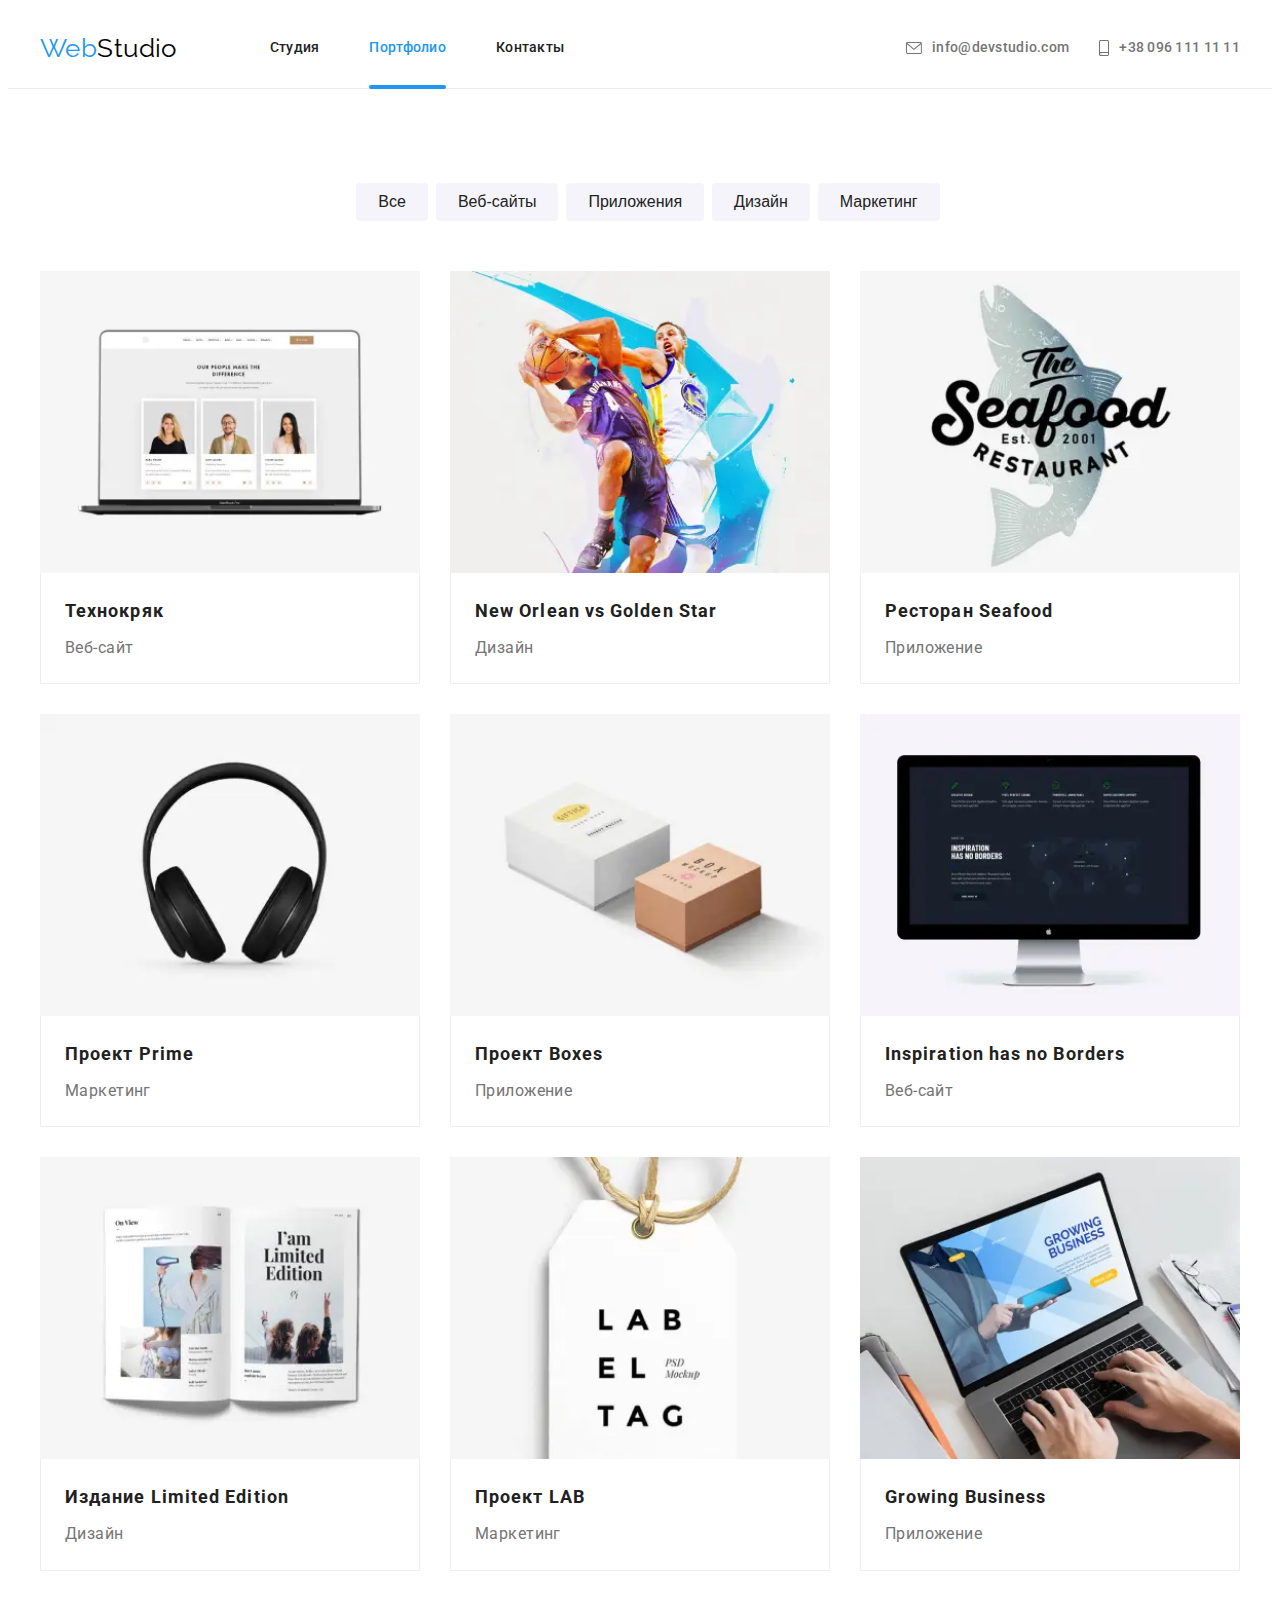
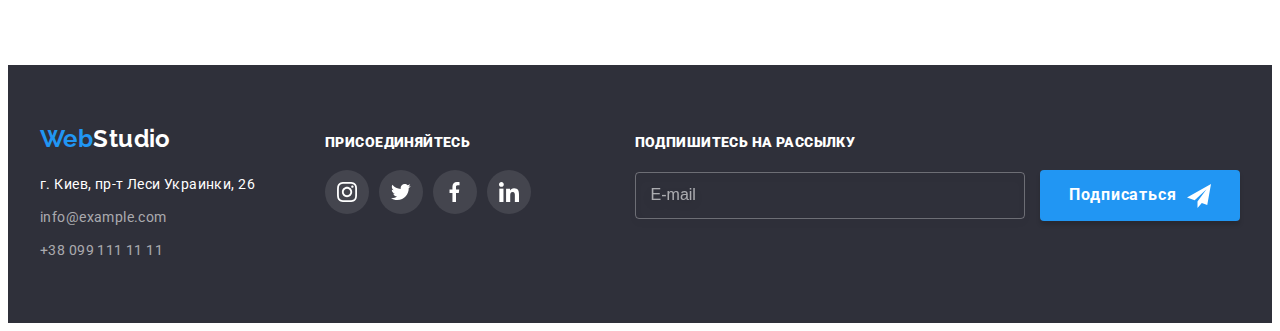
==== commit bc506389: "add portfolio" ====
--- a/portfolio.html
+++ b/portfolio.html
@@ -76,7 +76,7 @@
         <div class="container mobile__container">
           <button type="button" class="mobile__close-btn" data-menu-close>
             <svg class="mobile__close-icon" width="18" height="18">
-              <use href="./images/sprite.svg#icon-close_24px"></use>
+              <use href="./sprite.svg#icon-close_24px"></use>
             </svg>
           </button>
           <ul class="mobile__nav list">
@@ -167,12 +167,120 @@
             <li class="projects__item">
               <a class="projects__link link" href="" target="_blank" rel="noreferrer noopener">
                 <div class="projects-image-wrapper">
+                  <picture>
+                    <source
+                      srcset="
+                        ./images/desktop/portfolio1.webp 1x,
+                        ./images/desktop/portfolio1@2x.webp 2x
+                      "
+                      media="(min-width:1200px)"
+                      type="image/webp"
+                    />
+                    <source
+                    srcset="
+                      ./images/desktop/portfolio1.jpg 1x,
+                      ./images/desktop/portfolio1@2x.jpg 2x
+                      "
+                      media="(min-width:1200px)"
+                    />
+                    <source
+                      srcset="
+                        ./images/tablet/portfolio1.webp 1x,
+                        ./images/tablet/portfolio1@2x.webp 2x
+                      "
+                      media="(min-width:768px)"
+                      type="image/webp"
+                    />
+                    <source
+                      srcset="
+                        ./images/tablet/portfolio1.jpg 1x,
+                        ./images/tablet/portfolio1@2x.jpg 2x
+                      "
+                      media="(min-width:768px)"
+                    />
+                    <source
+                      srcset="
+                        ./images/mobile/portfolio1.webp 1x,
+                        ./images/mobile/portfolio1.webp 2x
+                      "
+                      media="(min-width:280px)"
+                      type="image/webp"
+                    />
+                    <source
+                      srcset="
+                        ./images/mobile/portfolio1.jpg 1x,
+                        ./images/mobile/portfolio1@2x.jpg 2x
+                      "
+                      media="(min-width:280px)"
+                    />
+                    <img src="#" alt="Веб-сайт на ноутбуке" />
+                  </picture>
+
+                  <p class="image-overlay">
+                    Технокряк это современная площадка распространения коронавируса. Компании
+                    используют эту платформу для цифрового шпионажа и атак на защищённые сервера
+                    конкурентов.
+                  </p>
+                </div>
+                <div class="projects__desc-container">
+                  <h3 class="projects__title">Технокряк</h3>
+                  <p class="projects__desc">Веб-сайт</p>
+                </div>
+              </a>
+            </li>
+            <li class="projects__item">
+              <a class="projects__link link" href="" target="_blank" rel="noreferrer noopener">
+                <div class="projects-image-wrapper">
+                  <picture>
+                    <source
+                      srcset="
+                        ./images/desktop/portfolio2.webp 1x,
+                        ./images/desktop/portfolio2@2x.webp 2x
+                      "
+                      media="(min-width:1200px)"
+                      type="image/webp"
+                    />
+                    <source
+                    srcset="
+                      ./images/desktop/portfolio2.jpg 1x,
+                      ./images/desktop/portfolio2@2x.jpg 2x
+                      "
+                      media="(min-width:1200px)"
+                    />
+                    <source
+                      srcset="
+                        ./images/tablet/portfolio2.webp 1x,
+                        ./images/tablet/portfolio2@2x.webp 2x
+                      "
+                      media="(min-width:768px)"
+                      type="image/webp"
+                    />
+                    <source
+                      srcset="
+                        ./images/tablet/portfolio2.jpg 1x,
+                        ./images/tablet/portfolio2@2x.jpg 2x
+                      "
+                      media="(min-width:768px)"
+                    />
+                    <source
+                      srcset="
+                        ./images/mobile/portfolio2.webp 1x,
+                        ./images/mobile/portfolio2.webp 2x
+                      "
+                      media="(min-width:280px)"
+                      type="image/webp"
+                    />
+                    <source
+                      srcset="
+                        ./images/mobile/portfolio2.jpg 1x,
+                        ./images/mobile/portfolio2@2x.jpg 2x
+                      "
+                      media="(min-width:280px)"
+                    />
                   <img
-                    class="projects__img"
-                    src="./images/portfolio/1.jpg"
-                    alt="Веб-сайт на ноутбуке"
-                    width="370"
-                    height="294"
+                    src="#"
+                    alt="Два баскетболиста"
+                    
                   />
                   <p class="image-overlay">
                     Технокряк это современная площадка распространения коронавируса. Компании
@@ -181,19 +289,65 @@
                   </p>
                 </div>
                 <div class="projects__desc-container">
-                  <h3 class="projects__title">Технокряк</h3>
-                  <p class="projects__desc">Веб-сайт</p>
+                  <h3 class="projects__title">New Orlean vs Golden Star</span>
+                  </h3>
+                  <p class="projects__desc">Дизайн</p>
                 </div>
               </a>
             </li>
             <li class="projects__item">
               <a class="projects__link link" href="" target="_blank" rel="noreferrer noopener">
                 <div class="projects-image-wrapper">
+                  <picture>
+                    <source
+                      srcset="
+                        ./images/desktop/portfolio3.webp 1x,
+                        ./images/desktop/portfolio3@2x.webp 2x
+                      "
+                      media="(min-width:1200px)"
+                      type="image/webp"
+                    />
+                    <source
+                    srcset="
+                      ./images/desktop/portfolio3.jpg 1x,
+                      ./images/desktop/portfolio3@2x.jpg 2x
+                      "
+                      media="(min-width:1200px)"
+                    />
+                    <source
+                      srcset="
+                        ./images/tablet/portfolio3.webp 1x,
+                        ./images/tablet/portfolio3@2x.webp 2x
+                      "
+                      media="(min-width:768px)"
+                      type="image/webp"
+                    />
+                    <source
+                      srcset="
+                        ./images/tablet/portfolio3.jpg 1x,
+                        ./images/tablet/portfolio3@2x.jpg 2x
+                      "
+                      media="(min-width:768px)"
+                    />
+                    <source
+                      srcset="
+                        ./images/mobile/portfolio3.webp 1x,
+                        ./images/mobile/portfolio3.webp 2x
+                      "
+                      media="(min-width:280px)"
+                      type="image/webp"
+                    />
+                    <source
+                      srcset="
+                        ./images/mobile/portfolio3.jpg 1x,
+                        ./images/mobile/portfolio3@2x.jpg 2x
+                      "
+                      media="(min-width:280px)"
+                    />
                   <img
-                    src="./images/portfolio/2.jpg"
-                    alt="Два баскетболиста"
-                    width="370"
-                    height="294"
+                    src="#"
+                    alt="Ресторан Дары моря"
+                    
                   />
                   <p class="image-overlay">
                     Технокряк это современная площадка распространения коронавируса. Компании
@@ -202,21 +356,317 @@
                   </p>
                 </div>
                 <div class="projects__desc-container">
-                  <h3 class="projects__title">
-                    Постер <span lang="en"> New Orlean vs Golden Star</span>
-                  </h3>
-                  <p class="projects__desc">Дизайн</p>
+                  <h3 class="projects__title">Ресторан <span lang="en">Seafood</span></h3>
+                  <p class="projects__desc">Приложение</p>
                 </div>
               </a>
             </li>
             <li class="projects__item">
               <a class="projects__link link" href="" target="_blank" rel="noreferrer noopener">
                 <div class="projects-image-wrapper">
+                  <picture>
+                    <source
+                      srcset="
+                        ./images/desktop/portfolio4.webp 1x,
+                        ./images/desktop/portfolio4@2x.webp 2x
+                      "
+                      media="(min-width:1200px)"
+                      type="image/webp"
+                    />
+                    <source
+                    srcset="
+                      ./images/desktop/portfolio4.jpg 1x,
+                      ./images/desktop/portfolio4@2x.jpg 2x
+                      "
+                      media="(min-width:1200px)"
+                    />
+                    <source
+                      srcset="
+                        ./images/tablet/portfolio4.webp 1x,
+                        ./images/tablet/portfolio4@2x.webp 2x
+                      "
+                      media="(min-width:768px)"
+                      type="image/webp"
+                    />
+                    <source
+                      srcset="
+                        ./images/tablet/portfolio4.jpg 1x,
+                        ./images/tablet/portfolio4@2x.jpg 2x
+                      "
+                      media="(min-width:768px)"
+                    />
+                    <source
+                      srcset="
+                        ./images/mobile/portfolio4.webp 1x,
+                        ./images/mobile/portfolio4.webp 2x
+                      "
+                      media="(min-width:280px)"
+                      type="image/webp"
+                    />
+                    <source
+                      srcset="
+                        ./images/mobile/portfolio4.jpg 1x,
+                        ./images/mobile/portfolio4@2x.jpg 2x
+                      "
+                      media="(min-width:280px)"
+                    />
+                  <img src="#" alt="Наушники"/>
+                  <p class="image-overlay">
+                    Технокряк это современная площадка распространения коронавируса. Компании
+                    используют эту платформу для цифрового шпионажа и атак на защищённые сервера
+                    конкурентов.
+                  </p>
+                </div>
+                <div class="projects__desc-container">
+                  <h3 class="projects__title">Проект Prime</h3>
+                  <p class="projects__desc">Маркетинг</p>
+                </div>
+              </a>
+            </li>
+            <li class="projects__item">
+              <a class="projects__link link" href="" target="_blank" rel="noreferrer noopener">
+                <div class="projects-image-wrapper">
+                  <picture>
+                    <source
+                      srcset="
+                        ./images/desktop/portfolio5.webp 1x,
+                        ./images/desktop/portfolio5@2x.webp 2x
+                      "
+                      media="(min-width:1200px)"
+                      type="image/webp"
+                    />
+                    <source
+                    srcset="
+                      ./images/desktop/portfolio5.jpg 1x,
+                      ./images/desktop/portfolio5@2x.jpg 2x
+                      "
+                      media="(min-width:1200px)"
+                    />
+                    <source
+                      srcset="
+                        ./images/tablet/portfolio5.webp 1x,
+                        ./images/tablet/portfolio5@2x.webp 2x
+                      "
+                      media="(min-width:768px)"
+                      type="image/webp"
+                    />
+                    <source
+                      srcset="
+                        ./images/tablet/portfolio5.jpg 1x,
+                        ./images/tablet/portfolio5@2x.jpg 2x
+                      "
+                      media="(min-width:768px)"
+                    />
+                    <source
+                      srcset="
+                        ./images/mobile/portfolio5.webp 1x,
+                        ./images/mobile/portfolio5.webp 2x
+                      "
+                      media="(min-width:280px)"
+                      type="image/webp"
+                    />
+                    <source
+                      srcset="
+                        ./images/mobile/portfolio5.jpg 1x,
+                        ./images/mobile/portfolio5@2x.jpg 2x
+                      "
+                      media="(min-width:280px)"
+                    />
+                  <img src="#" alt="Две коробки"/>
+                  <p class="image-overlay">
+                    Технокряк это современная площадка распространения коронавируса. Компании
+                    используют эту платформу для цифрового шпионажа и атак на защищённые сервера
+                    конкурентов.
+                  </p>
+                </div>
+                <div class="projects__desc-container">
+                  <h3 class="projects__title">Проект <span lang="en"> Boxes</span></h3>
+
+                  <p class="projects__desc">Приложение</p>
+                </div>
+              </a>
+            </li>
+            <li class="projects__item">
+              <a class="projects__link link" href="" target="_blank" rel="noreferrer noopener">
+                <div class="projects-image-wrapper">
+                  <picture>
+                    <source
+                      srcset="
+                        ./images/desktop/portfolio6.webp 1x,
+                        ./images/desktop/portfolio6@2x.webp 2x
+                      "
+                      media="(min-width:1200px)"
+                      type="image/webp"
+                    />
+                    <source
+                    srcset="
+                      ./images/desktop/portfolio6.jpg 1x,
+                      ./images/desktop/portfolio6@2x.jpg 2x
+                      "
+                      media="(min-width:1200px)"
+                    />
+                    <source
+                      srcset="
+                        ./images/tablet/portfolio6.webp 1x,
+                        ./images/tablet/portfolio6@2x.webp 2x
+                      "
+                      media="(min-width:768px)"
+                      type="image/webp"
+                    />
+                    <source
+                      srcset="
+                        ./images/tablet/portfolio6.jpg 1x,
+                        ./images/tablet/portfolio6@2x.jpg 2x
+                      "
+                      media="(min-width:768px)"
+                    />
+                    <source
+                      srcset="
+                        ./images/mobile/portfolio6.webp 1x,
+                        ./images/mobile/portfolio6.webp 2x
+                      "
+                      media="(min-width:280px)"
+                      type="image/webp"
+                    />
+                    <source
+                      srcset="
+                        ./images/mobile/portfolio6.jpg 1x,
+                        ./images/mobile/portfolio6@2x.jpg 2x
+                      "
+                      media="(min-width:280px)"
+                    />
+                  <img src="#" alt="Монитор"/>
+                  <p class="image-overlay">
+                    Технокряк это современная площадка распространения коронавируса. Компании
+                    используют эту платформу для цифрового шпионажа и атак на защищённые сервера
+                    конкурентов.
+                  </p>
+                </div>
+                <div class="projects__desc-container">
+                  <h3 class="projects__title"><span lang="en">Inspiration has no Borders</span></h3>
+                  <p class="projects__desc">Веб-сайт</p>
+                </div>
+              </a>
+            </li>
+            <li class="projects__item">
+              <a class="projects__link link" href="" target="_blank" rel="noreferrer noopener">
+                <div class="projects-image-wrapper">
+                  <picture>
+                    <source
+                      srcset="
+                        ./images/desktop/portfolio7.webp 1x,
+                        ./images/desktop/portfolio7@2x.webp 2x
+                      "
+                      media="(min-width:1200px)"
+                      type="image/webp"
+                    />
+                    <source
+                    srcset="
+                      ./images/desktop/portfolio7.jpg 1x,
+                      ./images/desktop/portfolio7@2x.jpg 2x
+                      "
+                      media="(min-width:1200px)"
+                    />
+                    <source
+                      srcset="
+                        ./images/tablet/portfolio7.webp 1x,
+                        ./images/tablet/portfolio7@2x.webp 2x
+                      "
+                      media="(min-width:768px)"
+                      type="image/webp"
+                    />
+                    <source
+                      srcset="
+                        ./images/tablet/portfolio7.jpg 1x,
+                        ./images/tablet/portfolio7@2x.jpg 2x
+                      "
+                      media="(min-width:768px)"
+                    />
+                    <source
+                      srcset="
+                        ./images/mobile/portfolio7.webp 1x,
+                        ./images/mobile/portfolio7.webp 2x
+                      "
+                      media="(min-width:280px)"
+                      type="image/webp"
+                    />
+                    <source
+                      srcset="
+                        ./images/mobile/portfolio7.jpg 1x,
+                        ./images/mobile/portfolio7@2x.jpg 2x
+                      "
+                      media="(min-width:280px)"
+                    />
                   <img
-                    src="./images/portfolio/3.jpg"
-                    alt="Ресторан Дары моря"
-                    width="370"
-                    height="294"
+                    src="#"
+                    alt="Открытая книга"
+                    />
+                  <p class="image-overlay">
+                    Технокряк это современная площадка распространения коронавируса. Компании
+                    используют эту платформу для цифрового шпионажа и атак на защищённые сервера
+                    конкурентов.
+                  </p>
+                </div>
+                <div class="projects__desc-container">
+                  <h3 class="projects__title">Издание <span lang="en"> Limited Edition</span></h3>
+                  <p class="projects__desc">Дизайн</p>
+                </div>
+              </a>
+            </li>
+            <li class="projects__item">
+              <a class="projects__link link" href="" target="_blank" rel="noreferrer noopener">
+                <div class="projects-image-wrapper">
+                  <picture>
+                    <source
+                      srcset="
+                        ./images/desktop/portfolio8.webp 1x,
+                        ./images/desktop/portfolio8@2x.webp 2x
+                      "
+                      media="(min-width:1200px)"
+                      type="image/webp"
+                    />
+                    <source
+                    srcset="
+                      ./images/desktop/portfolio8.jpg 1x,
+                      ./images/desktop/portfolio8@2x.jpg 2x
+                      "
+                      media="(min-width:1200px)"
+                    />
+                    <source
+                      srcset="
+                        ./images/tablet/portfolio8.webp 1x,
+                        ./images/tablet/portfolio8@2x.webp 2x
+                      "
+                      media="(min-width:768px)"
+                      type="image/webp"
+                    />
+                    <source
+                      srcset="
+                        ./images/tablet/portfolio8.jpg 1x,
+                        ./images/tablet/portfolio8@2x.jpg 2x
+                      "
+                      media="(min-width:768px)"
+                    />
+                    <source
+                      srcset="
+                        ./images/mobile/portfolio8.webp 1x,
+                        ./images/mobile/portfolio8.webp 2x
+                      "
+                      media="(min-width:280px)"
+                      type="image/webp"
+                    />
+                    <source
+                      srcset="
+                        ./images/mobile/portfolio8.jpg 1x,
+                        ./images/mobile/portfolio8@2x.jpg 2x
+                      "
+                      media="(min-width:280px)"
+                    />
+                    
+                  <img
+                    src="#"
+                    alt="Бирка с буквaми"
+                    
                   />
                   <p class="image-overlay">
                     Технокряк это современная площадка распространения коронавируса. Компании
@@ -225,68 +675,64 @@
                   </p>
                 </div>
                 <div class="projects__desc-container">
-                  <h3 class="projects__title">Ресторан <span lang="en">Seafood</span></h3>
-                  <p class="projects__desc">Приложение</p>
+                  <h3 class="projects__title">Проект LAB</h3>
+                  <p class="projects__desc">Маркетинг</p>
                 </div>
               </a>
             </li>
             <li class="projects__item">
               <a class="projects__link link" href="" target="_blank" rel="noreferrer noopener">
                 <div class="projects-image-wrapper">
-                  <img src="./images/portfolio/4.jpg" alt="Наушники" width="370" height="294" />
-                  <p class="image-overlay">
-                    Технокряк это современная площадка распространения коронавируса. Компании
-                    используют эту платформу для цифрового шпионажа и атак на защищённые сервера
-                    конкурентов.
-                  </p>
-                </div>
-                <div class="projects__desc-container">
-                  <h3 class="projects__title">Проект Prime</h3>
-                  <p class="projects__desc">Маркетинг</p>
-                </div>
-              </a>
-            </li>
-            <li class="projects__item">
-              <a class="projects__link link" href="" target="_blank" rel="noreferrer noopener">
-                <div class="projects-image-wrapper">
-                  <img src="./images/portfolio/5.jpg" alt="Две коробки" width="370" height="294" />
-                  <p class="image-overlay">
-                    Технокряк это современная площадка распространения коронавируса. Компании
-                    используют эту платформу для цифрового шпионажа и атак на защищённые сервера
-                    конкурентов.
-                  </p>
-                </div>
-                <div class="projects__desc-container">
-                  <h3 class="projects__title">Проект <span lang="en"> Boxes</span></h3>
-
-                  <p class="projects__desc">Приложение</p>
-                </div>
-              </a>
-            </li>
-            <li class="projects__item">
-              <a class="projects__link link" href="" target="_blank" rel="noreferrer noopener">
-                <div class="projects-image-wrapper">
-                  <img src="./images/portfolio/6.jpg" alt="Монитор" width="370" height="294" />
-                  <p class="image-overlay">
-                    Технокряк это современная площадка распространения коронавируса. Компании
-                    используют эту платформу для цифрового шпионажа и атак на защищённые сервера
-                    конкурентов.
-                  </p>
-                </div>
-                <div class="projects__desc-container">
-                  <h3 class="projects__title"><span lang="en">Inspiration has no Borders</span></h3>
-                  <p class="projects__desc">Веб-сайт</p>
-                </div>
-              </a>
-            </li>
-            <li class="projects__item">
-              <a class="projects__link link" href="" target="_blank" rel="noreferrer noopener">
-                <div class="projects-image-wrapper">
+                  <picture>
+                    <source
+                      srcset="
+                        ./images/desktop/portfolio9.webp 1x,
+                        ./images/desktop/portfolio9@2x.webp 2x
+                      "
+                      media="(min-width:1200px)"
+                      type="image/webp"
+                    />
+                    <source
+                    srcset="
+                      ./images/desktop/portfolio9.jpg 1x,
+                      ./images/desktop/portfolio9@2x.jpg 2x
+                      "
+                      media="(min-width:1200px)"
+                    />
+                    <source
+                      srcset="
+                        ./images/tablet/portfolio9.webp 1x,
+                        ./images/tablet/portfolio9@2x.webp 2x
+                      "
+                      media="(min-width:768px)"
+                      type="image/webp"
+                    />
+                    <source
+                      srcset="
+                        ./images/tablet/portfolio9.jpg 1x,
+                        ./images/tablet/portfolio9@2x.jpg 2x
+                      "
+                      media="(min-width:768px)"
+                    />
+                    <source
+                      srcset="
+                        ./images/mobile/portfolio9.webp 1x,
+                        ./images/mobile/portfolio9.webp 2x
+                      "
+                      media="(min-width:280px)"
+                      type="image/webp"
+                    />
+                    <source
+                      srcset="
+                        ./images/mobile/portfolio9.jpg 1x,
+                        ./images/mobile/portfolio9@2x.jpg 2x
+                      "
+                      media="(min-width:280px)"
+                    />
                   <img
-                    src="./images/portfolio/7.jpg"
-                    alt="Открытая книга"
-                    width="370"
-                    height="294"
+                    src="#"
+                    alt="Человек за компьютером"
+                    
                   />
                   <p class="image-overlay">
                     Технокряк это современная площадка распространения коронавируса. Компании
@@ -295,48 +741,6 @@
                   </p>
                 </div>
                 <div class="projects__desc-container">
-                  <h3 class="projects__title">Издание <span lang="en"> Limited Edition</span></h3>
-                  <p class="projects__desc">Дизайн</p>
-                </div>
-              </a>
-            </li>
-            <li class="projects__item">
-              <a class="projects__link link" href="" target="_blank" rel="noreferrer noopener">
-                <div class="projects-image-wrapper">
-                  <img
-                    src="./images/portfolio/8.jpg"
-                    alt="Бирка с буквaми"
-                    width="370"
-                    height="294"
-                  />
-                  <p class="image-overlay">
-                    Технокряк это современная площадка распространения коронавируса. Компании
-                    используют эту платформу для цифрового шпионажа и атак на защищённые сервера
-                    конкурентов.
-                  </p>
-                </div>
-                <div class="projects__desc-container">
-                  <h3 class="projects__title">Проект LAB</h3>
-                  <p class="projects__desc">Маркетинг</p>
-                </div>
-              </a>
-            </li>
-            <li class="projects__item">
-              <a class="projects__link link" href="" target="_blank" rel="noreferrer noopener">
-                <div class="projects-image-wrapper">
-                  <img
-                    src="./images/portfolio/9.jpg"
-                    alt="Человек за компьютером"
-                    width="370"
-                    height="294"
-                  />
-                  <p class="image-overlay">
-                    Технокряк это современная площадка распространения коронавируса. Компании
-                    используют эту платформу для цифрового шпионажа и атак на защищённые сервера
-                    конкурентов.
-                  </p>
-                </div>
-                <div class="projects__desc-container">
                   <h3 class="projects__title"><span lang="en">Growing Business</span></h3>
                   <p class="projects__desc">Приложение</p>
                 </div>
@@ -347,7 +751,7 @@
       </section>
     </main>
     <footer class="page-footer">
-      <div class="container">
+      <div class="container footer__container">
         <div class="footer-main-wrapper">
           <div class="address-wrapper">
             <a class="footer-logo link" href="#"><span class="accent">Web</span>Studio</a>
@@ -409,18 +813,19 @@
               </li>
             </ul>
           </div>
-          <div class="footer-subscribe">
-            <p class="social-title"><b>Подпишитесь на рассылку</b></p>
-            <form class="footer-form">
-              <input type="email" name="email" class="footer-form__input" placeholder="E-mail" />
-              <button type="submit" class="footer-form__btn">
-                Подписаться
-                <svg class="footer-form__icon" width="24" height="24">
-                  <use href="./sprite.svg#icon-send"></use>
-                </svg>
-              </button>
-            </form>
-          </div>
+        </div>
+
+        <div class="footer-subscribe">
+          <p class="social-title"><b>Подпишитесь на рассылку</b></p>
+          <form class="footer-form">
+            <input type="email" name="email" class="footer-form__input" placeholder="E-mail" />
+            <button type="submit" class="footer-form__btn">
+              Подписаться
+              <svg class="footer-form__icon" width="24" height="24">
+                <use href="./sprite.svg#icon-send"></use>
+              </svg>
+            </button>
+          </form>
         </div>
       </div>
     </footer>
--- a/css/main.min.css
+++ b/css/main.min.css
@@ -1,2 +1,2 @@
-:root{--primary-background-color: #ffffff;--secondary-background-color: #f5f4fa;--accent-color: #2196f3;--text-color: #757575;--title-color: #212121;--white-text-color: #ffffff;--black-text-color: #000000;--hero-footer-background-color: #2f303a;--body-color: #e5e5e5;--fill-svg: #afb1b8}body{font-family:'Roboto', sans-serif;background-color:var(--primary-background-color);color:var(--text-color);font-weight:400;font-size:14px;line-height:1.71;letter-spacing:0.03em}img{display:block}.list{list-style:none}.link{text-decoration:none}h1,h2,h3,h4,h5,h6,p{margin-top:0;margin-bottom:0}ul,ol{margin-top:0;margin-bottom:0;padding-left:0}.section{padding-top:60px;padding-bottom:60px}@media screen and (min-width: 1200px){.section{padding-top:94px;padding-bottom:94px}}.container{padding-left:15px;padding-right:15px;margin-left:auto;margin-right:auto;width:100%}@media screen and (min-width: 480px){.container{width:480px;margin:0 auto}}@media screen and (min-width: 768px){.container{width:768px}}@media screen and (min-width: 1200px){.container{width:1200px}}.visually-hidden{position:absolute;width:1px;height:1px;margin:-1px;border:0;padding:0;white-space:nowrap;clip-path:inset(100%);clip:rect(0 0 0 0);overflow:hidden}.section-title{font-weight:700;font-size:36px;line-height:1.17;text-align:center;color:var(--title-color);margin-bottom:50px}.social-title{font-weight:700;font-size:14px;line-height:1.14;letter-spacing:0.03em;text-transform:uppercase;color:var(--primary-background-color);margin-bottom:20px}.page-header{border-bottom:1px solid #ececec;background-color:var(--primary-background-color)}@media screen and (min-width: 768px){.page-header{padding:0}}.accent{color:var(--accent-color)}.header_container{display:flex;justify-content:space-between;align-items:center}.navigation{display:flex;align-items:center}@media screen and (min-width: 768px){.navigation{display:flex;align-items:center}}.header-logo{font-family:'Raleway', sans-serif;display:block;font-size:24px;line-height:1.17;padding:16px 0;color:var(--black-text-color)}@media screen and (min-width: 768px){.header-logo{margin-right:88px}}@media screen and (min-width: 1200px){.header-logo{margin-right:93px;font-size:26px;line-height:1.19}}.navigation__list{display:flex;align-items:center}@media screen and (max-width: 767px){.navigation__list{display:none}}.navigation__item:not(:last-child){margin-right:50px}.navigation__link{font-weight:500;line-height:1.14;letter-spacing:0.02em;color:var(--title-color);display:block;padding-top:32px;padding-bottom:32px;position:relative;transition:color 250ms cubic-bezier(0.4, 0, 0.2, 1)}.navigation__link:hover,.navigation__link:focus{color:var(--accent-color)}.header__mobile-btn{line-height:0;background-color:transparent;border:none;padding:10px 0}@media screen and (min-width: 767px){.header__mobile-btn{display:none}}.header__mobile-icon{width:40px;height:40px;padding:12px 8px;transition:fill 250ms cubic-bezier(0.4, 0, 0.2, 1)}.header__mobile-btn:hover .header__mobile-icon,.header__mobile-btn:focus .header__mobile-icon{fill:var(--accent-color)}.contacts__list{display:flex;flex-direction:column;padding:14px 0}@media screen and (max-width: 767px){.contacts__list{display:none}}@media screen and (min-width: 1200px){.contacts__list{flex-direction:row;align-items:center;padding:0}}.contacts__link{font-weight:500;font-size:14px;line-height:1.14;letter-spacing:0.02em;color:var(--text-color);padding:5px 0;display:flex;align-items:center;transition:color 250ms cubic-bezier(0.4, 0, 0.2, 1)}.contacts__link:hover,.contacts__link:focus{color:var(--accent-color)}@media screen and (min-width: 1200px){.contacts__link{padding:32px 0}}@media screen and (min-width: 1200px){.contacts__item:not(:last-child){margin-right:30px}}.contacts__icon{margin-right:10px;fill:var(--text-color);transition:fill 250ms cubic-bezier(0.4, 0, 0.2, 1)}.contacts__link:hover .contacts__icon,.contacts__link:focus .contacts__icon{fill:var(--accent-color)}.active{color:var(--accent-color)}@media screen and (min-width: 768px){.active::after{content:'';display:block;position:absolute;width:100%;height:4px;background-color:var(--accent-color);border-radius:2px;bottom:-1px;left:0}}.hero{max-width:1600px;min-height:400px;margin-left:auto;margin-right:auto;background-color:var(--hero-footer-background-color);text-align:center;padding-top:118px;padding-bottom:118px;background-image:linear-gradient(rgba(47,48,58,0.4), rgba(47,48,58,0.4)),url(../images/mobile/imghero.jpg);background-repeat:no-repeat;background-position:center;background-size:cover}.hero__title{font-weight:900;font-size:26px;line-height:1.61;text-align:center;letter-spacing:0.06em;text-transform:uppercase;color:var(--white-text-color);max-width:360px;margin:0 auto 30px}@media screen and (min-width: 1200px){.hero__title{font-size:44px;line-height:1.36;max-width:696px}}.hero__btn{background-color:var(--accent-color);font-weight:700;font-size:16px;line-height:1.87;text-align:center;letter-spacing:0.06em;color:var(--white-text-color);cursor:pointer;padding:10px 32px;border-radius:4px;box-shadow:0px 4px 4px rgba(0,0,0,0.15);transition:background-color 250ms cubic-bezier(0.4, 0, 0.2, 1)}.hero__btn:hover,.hero__btn:focus{background-color:#188ce8}@media screen and (min-device-pixel-ratio: 2) and (max-width: 767px), (min-resolution: 192dpi) and (max-width: 767px), (min-resolution: 2dppx) and (max-width: 767px){.hero{background-image:linear-gradient(rgba(47,48,58,0.4), rgba(47,48,58,0.4)),url(../images/mobile/imghero@2x.jpg)}}@media screen and (min-width: 768px){.hero{background-image:linear-gradient(rgba(47,48,58,0.4), rgba(47,48,58,0.4)),url(../images/tablet/imghero.jpg)}}@media screen and (min-width: 768px) and (min-device-pixel-ratio: 2), (min-resolution: 192dpi) and (min-width: 768px), (min-resolution: 2dppx) and (min-width: 768px){.hero{background-image:linear-gradient(rgba(47,48,58,0.4), rgba(47,48,58,0.4)),url(../images/tablet/imghero@2x.jpg)}}@media screen and (min-width: 1200px){.hero{min-height:600px;padding-top:200px;padding-bottom:200px;background-image:linear-gradient(rgba(47,48,58,0.4), rgba(47,48,58,0.4)),url(../images/desktop/imghero.jpg)}}@media screen and (min-width: 1200px) and (min-device-pixel-ratio: 2), (min-resolution: 192dpi) and (min-width: 1200px), (min-resolution: 2dppx) and (min-width: 1200px){.hero{background-image:linear-gradient(rgba(47,48,58,0.4), rgba(47,48,58,0.4)),url(../images/desktop/imghero@2x.jpg)}}@media screen and (min-width: 1200px){.advantages{padding-top:94px;padding-bottom:47px;background-color:var(--primary-background-color)}}@media screen and (min-width: 768px){.advantages__list{display:flex;flex-wrap:wrap;margin-left:-30px;margin-top:-30px}}@media screen and (min-width: 768px){.advantages__item{flex-basis:calc((100% - 60px) / 2);margin-left:30px;margin-top:30px}}@media screen and (min-width: 1200px){.advantages__item{flex-basis:calc((100% - 120px) / 4)}}.advantages__item:not(:last-child){margin-bottom:30px}@media screen and (min-width: 768px){.advantages__item:not(:last-child){margin-bottom:0}}.advantages__icons-box{display:flex;justify-content:center;align-items:center;padding:25px 0;margin-bottom:30px;border-radius:4px;background-color:#f5f4fa}.advantages__icon{width:70px;height:70px}.advantages__title{font-size:14px;font-weight:700;line-height:1.14;text-transform:uppercase;color:var(--title-color);margin-bottom:10px;text-align:center}@media screen and (min-width: 768px){.advantages__title{text-align:left}}.work{padding-top:47px;padding-bottom:94px;background-color:var(--primary-background-color)}.work__list{display:flex;flex-wrap:wrap;margin-left:-30px;margin-top:-30px}.work__item{flex-basis:calc((100% - 90px) / 3);margin-left:30px;margin-top:30px}.work__img-wrapper{position:relative}.work__overlay{font-family:'Roboto', sans-serif;font-weight:700;font-size:14px;line-height:1.14;text-transform:uppercase;color:var(--primary-background-color);position:absolute;display:flex;justify-content:center;align-items:center;height:70px;width:100%;bottom:0;left:0;background-color:rgba(47,48,58,0.8)}.team{background-color:var(--secondary-background-color)}.team__list{display:flex;flex-wrap:wrap;margin-left:-30px;margin-top:-30px}.team__item{flex-basis:calc((100% - 120px) / 4);margin-left:30px;margin-top:30px;background-color:var(--primary-background-color);box-shadow:0px 1px 3px rgba(0,0,0,0.12),0px 1px 1px rgba(0,0,0,0.14),0px 2px 1px rgba(0,0,0,0.2);border-radius:0px 0px 4px 4px}.team__wrapper-description{padding-top:30px;padding-bottom:30px}.team__title{font-weight:500;font-size:16px;line-height:1.19;text-align:center;color:var(--title-color);margin-bottom:10px}.team__description{font-size:16px;line-height:1.19;text-align:center;margin-bottom:16px}.team__social-list-link{width:44px;height:44px;border-radius:50%;background-color:var(--primary-background-color);display:flex;align-items:center;justify-content:center;transition:background-color 250ms cubic-bezier(0.4, 0, 0.2, 1)}.team__social-list-link:hover,.team__social-list-link:focus{background-color:var(--accent-color)}.team__social-list{display:flex;align-items:center;justify-content:center}.team__social-list-item:not(:last-child){margin-right:10px}.team__social-icon{width:20px;height:20px;fill:var(--fill-svg);transition:fill 250ms cubic-bezier(0.4, 0, 0.2, 1)}.team__social-list-link:hover .team__social-icon,.team__social-list-link:focus .team__social-icon{fill:var(--primary-background-color)}.clients__list{display:flex;flex-wrap:wrap;margin-top:-30px;margin-left:-30px}.clients__item{flex-basis:calc((100% - 180px) / 6);margin-top:30px;margin-left:30px}.clients__link{display:flex;justify-content:center;align-items:center;width:170px;height:92px;border:1px solid #afb1b8;border-radius:4px;transition:border-color 250ms cubic-bezier(0.4, 0, 0.2, 1)}.clients__link:hover,.clients__link:focus{border:1px solid var(--accent-color)}.clients__icon{fill:#afb1b8;width:106px;height:60px;transition:fill 250ms cubic-bezier(0.4, 0, 0.2, 1)}.clients__link:hover .clients__icon,.clients__link:focus .clients__icon{fill:var(--accent-color)}.footer-main-wrapper{display:flex;align-items:baseline}.address-wrapper{margin-right:70px}.footer-social-wrapper{margin-right:93px}.footer-logo{font-family:'Raleway', sans-serif;font-weight:700;font-size:26px;line-height:1.19;color:var(--white-text-color);margin-bottom:20px;display:block}.page-footer{background-color:var(--hero-footer-background-color);padding-top:60px;padding-bottom:60px}.address{font-style:normal;margin-top:20px}.address__item:not(:last-child){margin-bottom:9px}.address__link{line-height:1.71;color:var(--white-text-color);display:block;transition:color 250ms cubic-bezier(0.4, 0, 0.2, 1)}.address__link:hover,.address__link:focus{color:var(--accent-color)}.footer-contacts-link{line-height:1.71;color:rgba(255,255,255,0.6);display:block;transition:color 250ms cubic-bezier(0.4, 0, 0.2, 1)}.footer-contacts-link:hover,.footer-contacts-link:focus{color:var(--accent-color)}.footer-social-icon{fill:var(--primary-background-color)}.footer-social-link{width:44px;height:44px;border-radius:50%;background-color:var(--primary-background-color);display:flex;align-items:center;justify-content:center;background-color:rgba(255,255,255,0.1);transition:background-color 250ms cubic-bezier(0.4, 0, 0.2, 1)}.footer-social-link:hover,.footer-social-link:focus{background-color:var(--accent-color)}.footer-form__input{width:358px;height:50px;color:var(--primary-background-color);border:1px solid rgba(255,255,255,0.3);background-color:transparent;filter:drop-shadow(0px 4px 4px rgba(0,0,0,0.15));border-radius:4px;padding:15px 16px;margin-right:12px}.footer-form__input::placeholder{font-weight:400;font-size:16px;line-height:1.25;color:rgba(255,255,255,0.6)}.footer-form__btn{background-color:var(--accent-color);box-shadow:0px 4px 4px rgba(0,0,0,0.15);border-radius:4px;padding:10px 28px;font-family:'Roboto', sans-serif;font-weight:700;font-size:16px;line-height:1.88;text-align:center;letter-spacing:0.06em;color:var(--primary-background-color);cursor:pointer;display:inline-flex;justify-content:center;align-items:center;transition:background-color 250ms cubic-bezier(0.4, 0, 0.2, 1);border:0}.footer-form__btn:hover,.footer-form__btn:focus{background-color:#188ce8}.footer-form__icon{margin-left:10px}.filters{display:flex;justify-content:center;margin-bottom:50px}.filters__item:not(:last-child){margin-right:8px}.filters__btn{font-weight:500;font-size:16px;line-height:1.6;text-align:center;color:var(--title-color);background-color:var(--secondary-background-color);border-radius:4px;cursor:pointer;border:0;padding:6px 22px;transition:color 250ms cubic-bezier(0.4, 0, 0.2, 1),background-color 250ms cubic-bezier(0.4, 0, 0.2, 1),box-shadow 250ms cubic-bezier(0.4, 0, 0.2, 1)}.filters__btn:hover,.filters__btn:focus{background-color:var(--accent-color);color:var(--white-text-color);box-shadow:0px 3px 1px rgba(0,0,0,0.1),0px 1px 2px rgba(0,0,0,0.08),0px 2px 2px rgba(0,0,0,0.12)}.projects{display:flex;flex-wrap:wrap;margin-left:-30px;margin-top:-30px}.projects__item{flex-basis:calc((100% - 270px) / 9);margin-left:30px;margin-top:30px}.projects__link{display:block;transition:box-shadow 250ms cubic-bezier(0.4, 0, 0.2, 1)}.projects__link:hover,.projects__link:focus{box-shadow:0px 1px 1px rgba(0,0,0,0.12),1px 4px 6px rgba(0,0,0,0.16),0px 4px 4px rgba(0,0,0,0.06)}.projects-image-wrapper{position:relative;overflow:hidden}.image-overlay{position:absolute;background-color:rgba(33,150,243,0.9);font-family:'Roboto', sans-serif;font-weight:400;font-size:18px;line-height:1.56;padding:63px 24px;letter-spacing:0.03em;width:100%;top:0;left:0;overflow:auto;color:var(--primary-background-color);transform:translateY(100%);transition:transform 250ms cubic-bezier(0.4, 0, 0.2, 1)}.projects__link:hover .image-overlay,.projects__link:focus .image-overlay{transform:translateY(0%)}.projects__title{font-weight:700;font-size:18px;line-height:2;letter-spacing:0.06em;color:var(--title-color)}.projects__desc{font-size:16px;line-height:1.9;color:var(--text-color)}.projects__desc-container{padding:20px 24px;border:1px solid #eeeeee;border-top:0}.backdrop{width:100vw;height:100vh;position:fixed;background-color:rgba(0,0,0,0.2);top:0;left:0;z-index:100;transition:opacity 250ms cubic-bezier(0.4, 0, 0.2, 1),visibility 250ms cubic-bezier(0.4, 0, 0.2, 1)}.modal-window{width:528px;height:581px;border-radius:4px;background-color:var(--primary-background-color);position:absolute;left:50%;top:50%;transform:translate(-50%, -50%);box-shadow:0px 1px 3px rgba(0,0,0,0.12),0px 1px 1px rgba(0,0,0,0.14),0px 2px 1px rgba(0,0,0,0.2);padding:40px}.modal-close-btn{width:30px;height:30px;border:1px solid rgba(0,0,0,0.1);background-color:transparent;border-radius:50%;cursor:pointer;position:absolute;top:8px;right:8px;padding:0;display:flex;justify-content:center;align-items:center}.modal-close-icon{transition:fill 250ms cubic-bezier(0.4, 0, 0.2, 1)}.modal-close-icon:hover,.modal-close-icon:focus{fill:var(--accent-color)}.is-hidden{opacity:0;visibility:hidden;pointer-events:none}.contacts-form{width:448px;display:flex;flex-direction:column}.form-top-text{font-family:'Roboto';font-weight:700;font-size:20px;line-height:1.15;text-align:center;color:var(--title-color);margin-bottom:12px}.form-wrapper{position:relative;display:block;margin-top:4px}.form-input{width:100%;height:40px;border:1px solid rgba(33,33,33,0.2);padding-left:42px;border-radius:4px;transition:border-color 250ms cubic-bezier(0.4, 0, 0.2, 1)}.form-input:focus{border-color:var(--accent-color);outline:none}.form-label{font-weight:400;font-size:12px;line-height:1.17;letter-spacing:0.01em;margin-bottom:10px;color:var(--text-color)}.form-label-text{margin-bottom:20px;font-size:12px;line-height:1.17;letter-spacing:0.01em}.form-icon{position:absolute;top:50%;left:12px;transform:translateY(-50%);fill:var(--title-color);transition:fill 250ms cubic-bezier(0.4, 0, 0.2, 1)}.form-input:focus+.form-icon{color:var(--accent-color)}.form-about{height:120px;width:100%;border:1px solid rgba(33,33,33,0.2);border-radius:4px;resize:none;padding:12px 16px;margin-top:4px;transition:border-color 250ms cubic-bezier(0.4, 0, 0.2, 1)}.form-about:focus{border-color:var(--accent-color);outline:none}.form-about::placeholder{font-weight:400;font-size:14px;line-height:1.14;letter-spacing:0.01em;color:rgba(117,117,117,0.5)}.agree{font-weight:400;font-size:14px;line-height:1.71;color:var(--text-color)}.modal-form-policy-link{color:var(--accent-color)}.form-checkbox{display:flex;align-items:center;justify-content:center;margin-bottom:30px;cursor:pointer}.checkbox-custom-icon{display:block;width:16px;height:15px;border:2px solid var(--title-color);border-radius:2px;margin-right:8px;transition:border-color 250ms cubic-bezier(0.4, 0, 0.2, 1),background-color 250ms cubic-bezier(0.4, 0, 0.2, 1)}.form-checkbox-input:focus+.checkbox-custom-icon{border-color:var(--accent-color)}.form-checkbox-input:checked+.checkbox-custom-icon{background-color:var(--accent-color);background-image:url(../images/check.svg);background-repeat:no-repeat;background-position:50% 50%;border-color:var(--accent-color);border-radius:2px}.form-button{font-family:'Roboto', sans-serif;cursor:pointer;font-weight:700;font-size:16px;line-height:1.87;border-radius:4px;padding:10px 55px;background-color:var(--accent-color);border:0;letter-spacing:0.06em;color:var(--primary-background-color);align-self:center;box-shadow:0px 4px 4px rgba(0,0,0,0.15);transition:background-color 250ms cubic-bezier(0.4, 0, 0.2, 1),box-shadow 250ms cubic-bezier(0.4, 0, 0.2, 1)}.form-button:hover,.form-button:focus{background-color:#188ce8;box-shadow:0px 4px 4px rgba(0,0,0,0.15)}.mobile{z-index:1;position:fixed;top:0;left:0;width:100vw;height:100vh;background-color:var(--primary-background-color);overflow:auto;opacity:0;visibility:hidden;pointer-events:none}.mobile.is-open{opacity:1;visibility:visible;pointer-events:auto}.mobile__container{position:relative;padding:48px 25px;max-width:480px}.mobile__close-btn{position:absolute;top:10px;right:0;width:40px;height:40px;border:none;background-color:transparent;padding:0;line-height:0}.mobile__nav{margin-bottom:302px}.mobile__nav-item:not(:last-child){padding-bottom:32px}.mobile__nav-link{font-weight:500;font-size:40px;line-height:1.18;letter-spacing:0.02em;color:var(--title-color)}.mobile__nav-link:hover,.mobile__nav-link:focus{color:var(--accent-color)}.mobile__contacts{margin-bottom:64px}.mobile__contacts-item:not(:last-child){margin-bottom:32px}.mobile__contacts-link{font-weight:500;font-size:24px;line-height:1.17;letter-spacing:0.02em;color:var(--text-color)}.mobile__contacts-link:hover,.mobile__contacts-link:focus{color:var(--accent-color);font-size:34px;line-height:1.18}.mobile__social{display:flex;flex-wrap:wrap}.mobile__social-item{display:flex}.mobile__social-item:not(:last-child){margin-right:10px}.mobile__social-item:not(:last-child)::after{content:'';display:inline-flex;width:1px;height:22px;background-color:rgba(33,33,33,0.2);margin-left:10px}.mobile__social-link{font-weight:500;font-size:18px;line-height:1.22;letter-spacing:0.02em;color:var(--accent-color)}.mobile__social-link:focus,.mobile__social-link:hover{color:#188ce8}.mobile__close-icon{transition:fill 250ms cubic-bezier(0.4, 0, 0.2, 1)}.mobile__close-btn:hover .mobile__close-icon,.mobile__close-btn:focus .mobile__close-icon{fill:var(--accent-color)}@media screen and (min-width: 768px){.mobile{display:none}}
+:root{--primary-background-color: #ffffff;--secondary-background-color: #f5f4fa;--accent-color: #2196f3;--text-color: #757575;--title-color: #212121;--white-text-color: #ffffff;--black-text-color: #000000;--hero-footer-background-color: #2f303a;--body-color: #e5e5e5;--fill-svg: #afb1b8}body{font-family:'Roboto', sans-serif;background-color:var(--primary-background-color);color:var(--text-color);font-weight:400;font-size:14px;line-height:1.71;letter-spacing:0.03em}img{display:block}.list{list-style:none}.link{text-decoration:none}h1,h2,h3,h4,h5,h6,p{margin-top:0;margin-bottom:0}ul,ol{margin-top:0;margin-bottom:0;padding-left:0}.section{padding-top:60px;padding-bottom:60px}@media screen and (min-width: 1200px){.section{padding-top:94px;padding-bottom:94px}}.container{padding-left:15px;padding-right:15px;margin-left:auto;margin-right:auto;width:100%}@media screen and (min-width: 480px){.container{width:480px;margin:0 auto}}@media screen and (min-width: 768px){.container{width:768px}}@media screen and (min-width: 1200px){.container{width:1200px}}.visually-hidden{position:absolute;width:1px;height:1px;margin:-1px;border:0;padding:0;white-space:nowrap;clip-path:inset(100%);clip:rect(0 0 0 0);overflow:hidden}.section-title{font-weight:700;font-size:36px;line-height:1.17;text-align:center;color:var(--title-color);margin-bottom:50px}.social-title{font-weight:700;font-size:14px;line-height:1.14;letter-spacing:0.03em;text-transform:uppercase;color:var(--primary-background-color);margin-bottom:20px}.page-header{border-bottom:1px solid #ececec;background-color:var(--primary-background-color)}@media screen and (min-width: 768px){.page-header{padding:0}}.accent{color:var(--accent-color)}.header_container{display:flex;justify-content:space-between;align-items:center}.navigation{display:flex;align-items:center}@media screen and (min-width: 768px){.navigation{display:flex;align-items:center}}.header-logo{font-family:'Raleway', sans-serif;display:block;font-size:24px;line-height:1.17;padding:16px 0;color:var(--black-text-color)}@media screen and (min-width: 768px){.header-logo{margin-right:88px}}@media screen and (min-width: 1200px){.header-logo{margin-right:93px;font-size:26px;line-height:1.19}}.navigation__list{display:flex;align-items:center}@media screen and (max-width: 767px){.navigation__list{display:none}}.navigation__item:not(:last-child){margin-right:50px}.navigation__link{font-weight:500;line-height:1.14;letter-spacing:0.02em;color:var(--title-color);display:block;padding-top:32px;padding-bottom:32px;position:relative;transition:color 250ms cubic-bezier(0.4, 0, 0.2, 1)}.navigation__link:hover,.navigation__link:focus{color:var(--accent-color)}.header__mobile-btn{line-height:0;background-color:transparent;border:none;padding:10px 0}@media screen and (min-width: 767px){.header__mobile-btn{display:none}}.header__mobile-icon{width:40px;height:40px;padding:12px 8px;transition:fill 250ms cubic-bezier(0.4, 0, 0.2, 1)}.header__mobile-btn:hover .header__mobile-icon,.header__mobile-btn:focus .header__mobile-icon{fill:var(--accent-color)}.contacts__list{display:flex;flex-direction:column;padding:14px 0}@media screen and (max-width: 767px){.contacts__list{display:none}}@media screen and (min-width: 1200px){.contacts__list{flex-direction:row;align-items:center;padding:0}}.contacts__link{font-weight:500;font-size:14px;line-height:1.14;letter-spacing:0.02em;color:var(--text-color);padding:5px 0;display:flex;align-items:center;transition:color 250ms cubic-bezier(0.4, 0, 0.2, 1)}.contacts__link:hover,.contacts__link:focus{color:var(--accent-color)}@media screen and (min-width: 1200px){.contacts__link{padding:32px 0}}@media screen and (min-width: 1200px){.contacts__item:not(:last-child){margin-right:30px}}.contacts__icon{margin-right:10px;fill:var(--text-color);transition:fill 250ms cubic-bezier(0.4, 0, 0.2, 1)}.contacts__link:hover .contacts__icon,.contacts__link:focus .contacts__icon{fill:var(--accent-color)}.active{color:var(--accent-color)}@media screen and (min-width: 768px){.active::after{content:'';display:block;position:absolute;width:100%;height:4px;background-color:var(--accent-color);border-radius:2px;bottom:-1px;left:0}}.hero{max-width:1600px;min-height:400px;margin-left:auto;margin-right:auto;background-color:var(--hero-footer-background-color);text-align:center;padding-top:118px;padding-bottom:118px;background-image:linear-gradient(rgba(47,48,58,0.4), rgba(47,48,58,0.4)),url(../images/mobile/imghero.jpg);background-repeat:no-repeat;background-position:center;background-size:cover}.hero__title{font-weight:900;font-size:26px;line-height:1.61;text-align:center;letter-spacing:0.06em;text-transform:uppercase;color:var(--white-text-color);max-width:360px;margin:0 auto 30px}@media screen and (min-width: 1200px){.hero__title{font-size:44px;line-height:1.36;max-width:696px}}.hero__btn{background-color:var(--accent-color);font-weight:700;font-size:16px;line-height:1.87;text-align:center;letter-spacing:0.06em;color:var(--white-text-color);cursor:pointer;padding:10px 32px;border-radius:4px;box-shadow:0px 4px 4px rgba(0,0,0,0.15);transition:background-color 250ms cubic-bezier(0.4, 0, 0.2, 1);border:none}.hero__btn:hover,.hero__btn:focus{background-color:#188ce8}@media screen and (min-device-pixel-ratio: 2) and (max-width: 767px), (min-resolution: 192dpi) and (max-width: 767px), (min-resolution: 2dppx) and (max-width: 767px){.hero{background-image:linear-gradient(rgba(47,48,58,0.4), rgba(47,48,58,0.4)),url(../images/mobile/imghero@2x.jpg)}}@media screen and (min-width: 768px){.hero{background-image:linear-gradient(rgba(47,48,58,0.4), rgba(47,48,58,0.4)),url(../images/tablet/imghero.jpg)}}@media screen and (min-width: 768px) and (min-device-pixel-ratio: 2), (min-resolution: 192dpi) and (min-width: 768px), (min-resolution: 2dppx) and (min-width: 768px){.hero{background-image:linear-gradient(rgba(47,48,58,0.4), rgba(47,48,58,0.4)),url(../images/tablet/imghero@2x.jpg)}}@media screen and (min-width: 1200px){.hero{min-height:600px;padding-top:200px;padding-bottom:200px;background-image:linear-gradient(rgba(47,48,58,0.4), rgba(47,48,58,0.4)),url(../images/desktop/imghero.jpg)}}@media screen and (min-width: 1200px) and (min-device-pixel-ratio: 2), (min-resolution: 192dpi) and (min-width: 1200px), (min-resolution: 2dppx) and (min-width: 1200px){.hero{background-image:linear-gradient(rgba(47,48,58,0.4), rgba(47,48,58,0.4)),url(../images/desktop/imghero@2x.jpg)}}@media screen and (min-width: 1200px){.advantages{padding-top:94px;padding-bottom:47px;background-color:var(--primary-background-color)}}@media screen and (min-width: 768px){.advantages__list{display:flex;flex-wrap:wrap;margin-left:-30px;margin-top:-30px}}@media screen and (min-width: 768px){.advantages__item{flex-basis:calc((100% - 60px) / 2);margin-left:30px;margin-top:30px}}@media screen and (min-width: 1200px){.advantages__item{flex-basis:calc((100% - 120px) / 4)}}.advantages__item:not(:last-child){margin-bottom:30px}@media screen and (min-width: 768px){.advantages__item:not(:last-child){margin-bottom:0}}.advantages__icons-box{display:flex;justify-content:center;align-items:center;padding:25px 0;margin-bottom:30px;border-radius:4px;background-color:#f5f4fa}.advantages__icon{width:70px;height:70px}.advantages__title{font-size:14px;font-weight:700;line-height:1.14;text-transform:uppercase;color:var(--title-color);margin-bottom:10px;text-align:center}@media screen and (min-width: 768px){.advantages__title{text-align:left}}.work{padding-top:47px;padding-bottom:94px;background-color:var(--primary-background-color)}.work__list{display:flex;flex-wrap:wrap;margin-left:-30px;margin-top:-30px}.work__item{flex-basis:calc((100% - 90px) / 3);margin-left:30px;margin-top:30px}.work__img-wrapper{position:relative}.work__overlay{font-family:'Roboto', sans-serif;font-weight:700;font-size:14px;line-height:1.14;text-transform:uppercase;color:var(--primary-background-color);position:absolute;display:flex;justify-content:center;align-items:center;height:70px;width:100%;bottom:0;left:0;background-color:rgba(47,48,58,0.8)}@media screen and (max-width: 1199px){.work{display:none}}.team{background-color:var(--secondary-background-color)}.team img{max-width:100%;height:auto}.team__item{background-color:var(--primary-background-color);box-shadow:0px 1px 3px rgba(0,0,0,0.12),0px 1px 1px rgba(0,0,0,0.14),0px 2px 1px rgba(0,0,0,0.2);border-radius:0px 0px 4px 4px}.team__item:not(:last-child){margin-bottom:30px}.team__wrapper-description{padding:30px 32px}.team__title{font-weight:500;font-size:16px;line-height:1.19;text-align:center;color:var(--title-color);margin-bottom:10px}.team__description{font-size:16px;line-height:1.19;text-align:center;margin-bottom:16px}.team__social-list-link{width:44px;height:44px;border-radius:50%;background-color:var(--primary-background-color);display:flex;align-items:center;justify-content:center;transition:background-color 250ms cubic-bezier(0.4, 0, 0.2, 1)}.team__social-list-link:hover,.team__social-list-link:focus{background-color:var(--accent-color)}.team__social-list{display:flex;align-items:center;justify-content:center}.team__social-list-item:not(:last-child){margin-right:10px}.team__social-icon{width:20px;height:20px;fill:var(--fill-svg);transition:fill 250ms cubic-bezier(0.4, 0, 0.2, 1)}.team__social-list-link:hover .team__social-icon,.team__social-list-link:focus .team__social-icon{fill:var(--primary-background-color)}@media screen and (min-width: 768px){.team__list{display:flex;flex-wrap:wrap;margin-left:-30px;margin-top:-30px}}@media screen and (min-width: 768px){.team__item{flex-basis:calc((100% - 60px) / 2);margin-left:30px;margin-top:30px}.team__item:not(:last-child){margin-bottom:0px}}@media screen and (min-width: 1200px){.team__item{flex-basis:calc((100% - 120px) / 4)}}.clients__list{display:flex;flex-wrap:wrap;margin-top:-30px;margin-left:-30px}.clients__item{flex-basis:calc((100% - 60px) / 2);margin-top:30px;margin-left:30px}.clients__link{display:flex;justify-content:center;align-items:center;padding:15px 0;border:1px solid #afb1b8;border-radius:4px;transition:border-color 250ms cubic-bezier(0.4, 0, 0.2, 1)}.clients__link:hover,.clients__link:focus{border:1px solid var(--accent-color)}.clients__icon{fill:#afb1b8;width:106px;height:60px;transition:fill 250ms cubic-bezier(0.4, 0, 0.2, 1)}.clients__link:hover .clients__icon,.clients__link:focus .clients__icon{fill:var(--accent-color)}@media screen and (min-width: 768px){.clients__item{flex-basis:calc((100% - 90px) / 3)}}@media screen and (min-width: 1200px){.clients__item{flex-basis:calc((100% - 180px) / 6)}}.footer__container{text-align:center;padding:60px 15px}@media screen and (min-width: 1200px){.footer__container{display:flex;align-items:baseline;text-align:left}}.footer-main-wrapper{margin-bottom:60px}@media screen and (min-width: 768px) and (max-width: 1199px){.footer-main-wrapper{display:flex;align-items:baseline;justify-content:space-between;padding-left:76px;padding-right:89px}}@media screen and (min-width: 1200px){.footer-main-wrapper{display:flex;align-items:baseline;margin-bottom:0}}.address-wrapper{margin-bottom:60px}@media screen and (min-width: 768px){.address-wrapper{margin-bottom:0}}@media screen and (min-width: 1200px){.address-wrapper{margin-right:70px}}@media screen and (min-width: 1200px){.footer-subscribe{margin-left:auto}}.footer-logo{font-family:'Raleway', sans-serif;font-weight:700;font-size:24px;line-height:1.19;color:var(--white-text-color);margin-bottom:20px;display:block}.page-footer{background-color:var(--hero-footer-background-color)}.address{font-style:normal;margin-top:20px}.address__item:not(:last-child){margin-bottom:9px}.address__link{line-height:1.71;color:var(--white-text-color);display:block;transition:color 250ms cubic-bezier(0.4, 0, 0.2, 1)}.address__link:hover,.address__link:focus{color:var(--accent-color)}.footer-contacts-link{line-height:1.71;color:rgba(255,255,255,0.6);display:block;transition:color 250ms cubic-bezier(0.4, 0, 0.2, 1)}.footer-contacts-link:hover,.footer-contacts-link:focus{color:var(--accent-color)}.footer-social-icon{fill:var(--primary-background-color)}.footer-social-link{width:44px;height:44px;border-radius:50%;background-color:var(--primary-background-color);display:flex;align-items:center;justify-content:center;background-color:rgba(255,255,255,0.1);transition:background-color 250ms cubic-bezier(0.4, 0, 0.2, 1)}.footer-social-link:hover,.footer-social-link:focus{background-color:var(--accent-color)}.footer-form__input{width:100%;color:var(--primary-background-color);border:1px solid rgba(255,255,255,0.3);background-color:transparent;filter:drop-shadow(0px 4px 4px rgba(0,0,0,0.15));border-radius:4px;padding:15px;margin-bottom:20px}.footer-form__input::placeholder{font-weight:400;font-size:16px;line-height:1.25;color:rgba(255,255,255,0.6)}@media screen and (min-width: 768px){.footer-form__input{width:450px}}@media screen and (min-width: 1200px){.footer-form__input{width:358px;margin-right:12px;margin-bottom:0}}.footer-form__btn{min-width:200px;background-color:var(--accent-color);box-shadow:0px 4px 4px rgba(0,0,0,0.15);border-radius:4px;padding:10px 28px;font-family:'Roboto', sans-serif;font-weight:700;font-size:16px;line-height:1.88;text-align:center;letter-spacing:0.06em;color:var(--primary-background-color);cursor:pointer;display:inline-flex;justify-content:center;align-items:center;transition:background-color 250ms cubic-bezier(0.4, 0, 0.2, 1);border:none}.footer-form__btn:hover,.footer-form__btn:focus{background-color:#188ce8}@media screen and (min-width: 768px){.footer-form__btn{display:flex;margin:0 auto}}@media screen and (min-width: 1200px){.footer-form__btn{display:inline-flex}}.footer-form__icon{margin-left:10px}.portfolio img{width:100%;height:auto}.filters{display:flex;margin-right:-8px;margin-top:-15px;margin-bottom:40px;flex-wrap:wrap}@media screen and (min-width: 768px){.filters{margin-bottom:0px;justify-content:center;margin-bottom:30px}}@media screen and (min-width: 1209px){.filters{margin-bottom:50px}}.filters__item{margin-left:8px;margin-top:15px}.filters__btn{font-weight:500;font-size:16px;line-height:1.6;text-align:center;color:var(--title-color);background-color:var(--secondary-background-color);border-radius:4px;cursor:pointer;border:0;padding:6px 22px;transition:color 250ms cubic-bezier(0.4, 0, 0.2, 1),background-color 250ms cubic-bezier(0.4, 0, 0.2, 1),box-shadow 250ms cubic-bezier(0.4, 0, 0.2, 1)}.filters__btn:hover,.filters__btn:focus{background-color:var(--accent-color);color:var(--white-text-color);box-shadow:0px 3px 1px rgba(0,0,0,0.1),0px 1px 2px rgba(0,0,0,0.08),0px 2px 2px rgba(0,0,0,0.12)}.projects{display:flex;flex-wrap:wrap}@media screen and (min-width: 768px){.projects{display:flex;flex-wrap:wrap;margin-left:-30px;margin-top:-30px}}@media screen and (min-width: 1200px){.projects{display:flex;flex-wrap:wrap;margin-left:-30px;margin-top:-30px}}@media screen and (min-width: 768px){.projects__item{flex-basis:calc((100% - 60px) / 2);margin-left:30px;margin-top:30px;background:#ffffff}}@media screen and (min-width: 1200px){.projects__item{flex-basis:calc((100% - 90px) / 3);margin-left:30px;margin-top:30px;background:#ffffff}}.projects__item:not(:last-child){margin-bottom:30px}@media screen and (min-width: 768px){.projects__item:not(:last-child){margin-bottom:0px}}.projects__link{display:block;transition:box-shadow 250ms cubic-bezier(0.4, 0, 0.2, 1)}.projects__link:hover,.projects__link:focus{box-shadow:0px 1px 1px rgba(0,0,0,0.12),1px 4px 6px rgba(0,0,0,0.16),0px 4px 4px rgba(0,0,0,0.06)}.projects-image-wrapper{position:relative;overflow:hidden}.image-overlay{position:absolute;background-color:rgba(33,150,243,0.9);font-family:'Roboto', sans-serif;font-weight:400;font-size:18px;line-height:1.56;padding:63px 24px;letter-spacing:0.03em;width:100%;height:100%;top:0;left:0;overflow:auto;color:var(--primary-background-color);transform:translateY(100%);transition:transform 250ms cubic-bezier(0.4, 0, 0.2, 1)}.projects__link:hover .image-overlay,.projects__link:focus .image-overlay{transform:translateY(0%)}.projects__title{font-weight:700;font-size:18px;line-height:2;letter-spacing:0.06em;color:var(--title-color);margin-bottom:4px}.projects__desc{font-size:16px;line-height:1.9;color:var(--text-color)}.projects__desc-container{padding:20px 24px;border:1px solid #eeeeee;border-top:0}.backdrop{width:100vw;height:100vh;position:fixed;background-color:rgba(0,0,0,0.2);top:0;left:0;z-index:100;transition:opacity 250ms cubic-bezier(0.4, 0, 0.2, 1),visibility 250ms cubic-bezier(0.4, 0, 0.2, 1)}.modal-window{max-width:450px;border-radius:4px;background-color:var(--primary-background-color);position:absolute;box-shadow:0px 1px 3px rgba(0,0,0,0.12),0px 1px 1px rgba(0,0,0,0.14),0px 2px 1px rgba(0,0,0,0.2);padding:40px}.modal-close-btn{width:30px;height:30px;border:1px solid rgba(0,0,0,0.1);background-color:transparent;border-radius:50%;cursor:pointer;position:absolute;top:8px;right:8px;padding:0;display:flex;justify-content:center;align-items:center}.modal-close-icon{transition:fill 250ms cubic-bezier(0.4, 0, 0.2, 1)}.modal-close-icon:hover,.modal-close-icon:focus{fill:var(--accent-color)}.is-hidden{opacity:0;visibility:hidden;pointer-events:none}@media screen and (min-width: 450px){.modal-window{top:50%;left:50%;transform:translate(-50%, -50%);min-width:450px}}@media screen and (min-width: 1200px){.modal-window{min-width:528px}}.form-top-text{font-family:'Roboto';font-weight:700;font-size:20px;line-height:1.5;text-align:center;color:var(--title-color);margin-bottom:12px}.form-wrapper{position:relative;display:block;margin-top:4px}.form-input{width:100%;height:40px;border:1px solid rgba(33,33,33,0.2);padding-left:42px;border-radius:4px;transition:border-color 250ms cubic-bezier(0.4, 0, 0.2, 1)}.form-input:focus{border-color:var(--accent-color);outline:none}.form-label{font-weight:400;font-size:12px;line-height:1.17;letter-spacing:0.01em;margin-bottom:10px;color:var(--text-color)}.form-label-text{margin-bottom:20px;font-size:12px;line-height:1.17;letter-spacing:0.01em}.form-icon{position:absolute;top:50%;left:12px;transform:translateY(-50%);fill:var(--title-color);transition:fill 250ms cubic-bezier(0.4, 0, 0.2, 1)}.form-input:focus+.form-icon{color:var(--accent-color)}.form-about{height:120px;width:100%;border:1px solid rgba(33,33,33,0.2);border-radius:4px;resize:none;padding:12px 16px;margin-top:4px;transition:border-color 250ms cubic-bezier(0.4, 0, 0.2, 1);margin-bottom:20px}.form-about:focus{border-color:var(--accent-color);outline:none}.form-about::placeholder{font-weight:400;font-size:12px;line-height:1.16;letter-spacing:0.01em;color:rgba(117,117,117,0.5)}.agree{font-weight:400;font-size:12px;line-height:1.17;color:var(--text-color)}.modal-form-policy-link{color:var(--accent-color)}.form-checkbox{display:flex;align-items:center;justify-content:center;margin-bottom:30px;cursor:pointer}.checkbox-custom-icon{display:block;width:16px;height:15px;border:2px solid var(--title-color);border-radius:2px;margin-right:8px;transition:border-color 250ms cubic-bezier(0.4, 0, 0.2, 1),background-color 250ms cubic-bezier(0.4, 0, 0.2, 1)}.form-checkbox-input:focus+.checkbox-custom-icon{border-color:var(--accent-color)}.form-checkbox-input:checked+.checkbox-custom-icon{background-color:var(--accent-color);background-image:url(../images/check.svg);background-repeat:no-repeat;background-position:50% 50%;border-color:var(--accent-color);border-radius:2px}.form-button{font-family:'Roboto', sans-serif;cursor:pointer;display:block;font-weight:700;font-size:16px;line-height:1.87;border-radius:4px;padding:10px 55px;background-color:var(--accent-color);border:0;letter-spacing:0.06em;color:var(--primary-background-color);margin:0 auto;box-shadow:0px 4px 4px rgba(0,0,0,0.15);transition:background-color 250ms cubic-bezier(0.4, 0, 0.2, 1),box-shadow 250ms cubic-bezier(0.4, 0, 0.2, 1)}.form-button:hover,.form-button:focus{background-color:#188ce8;box-shadow:0px 4px 4px rgba(0,0,0,0.15)}@media screen and (min-width: 1200px){.form-top-text{line-height:1.15;max-width:unset}}@media screen and (min-width: 1200px){.agree{font-size:14px}}@media screen and (max-width: 320px){.checkbox-custom-icon{width:20px}}.mobile{z-index:1;position:fixed;top:0;left:0;width:100vw;height:100vh;background-color:var(--primary-background-color);overflow:auto;opacity:0;visibility:hidden;pointer-events:none}.mobile.is-open{opacity:1;visibility:visible;pointer-events:auto}.mobile__container{position:relative;padding:48px 25px;max-width:480px}.mobile__close-btn{position:absolute;top:10px;right:0;width:40px;height:40px;border:none;background-color:transparent;padding:0;line-height:0}.mobile__nav{margin-bottom:302px}.mobile__nav-item:not(:last-child){padding-bottom:32px}.mobile__nav-link{font-weight:500;font-size:40px;line-height:1.18;letter-spacing:0.02em;color:var(--title-color)}.mobile__nav-link:hover,.mobile__nav-link:focus{color:var(--accent-color)}.mobile__contacts{margin-bottom:64px}.mobile__contacts-item:not(:last-child){margin-bottom:32px}.mobile__contacts-link{font-weight:500;font-size:24px;line-height:1.17;letter-spacing:0.02em;color:var(--text-color)}.mobile__contacts-link:hover,.mobile__contacts-link:focus{color:var(--accent-color);font-size:34px;line-height:1.18}.mobile__social{display:flex;flex-wrap:wrap}.mobile__social-item{display:flex}.mobile__social-item:not(:last-child){margin-right:10px}.mobile__social-item:not(:last-child)::after{content:'';display:inline-flex;width:1px;height:22px;background-color:rgba(33,33,33,0.2);margin-left:10px}.mobile__social-link{font-weight:500;font-size:18px;line-height:1.22;letter-spacing:0.02em;color:var(--accent-color)}.mobile__social-link:focus,.mobile__social-link:hover{color:#188ce8}.mobile__close-icon{transition:fill 250ms cubic-bezier(0.4, 0, 0.2, 1)}.mobile__close-btn:hover .mobile__close-icon,.mobile__close-btn:focus .mobile__close-icon{fill:var(--accent-color)}@media screen and (min-width: 768px){.mobile{display:none}}
 /*# sourceMappingURL=main.min.css.map */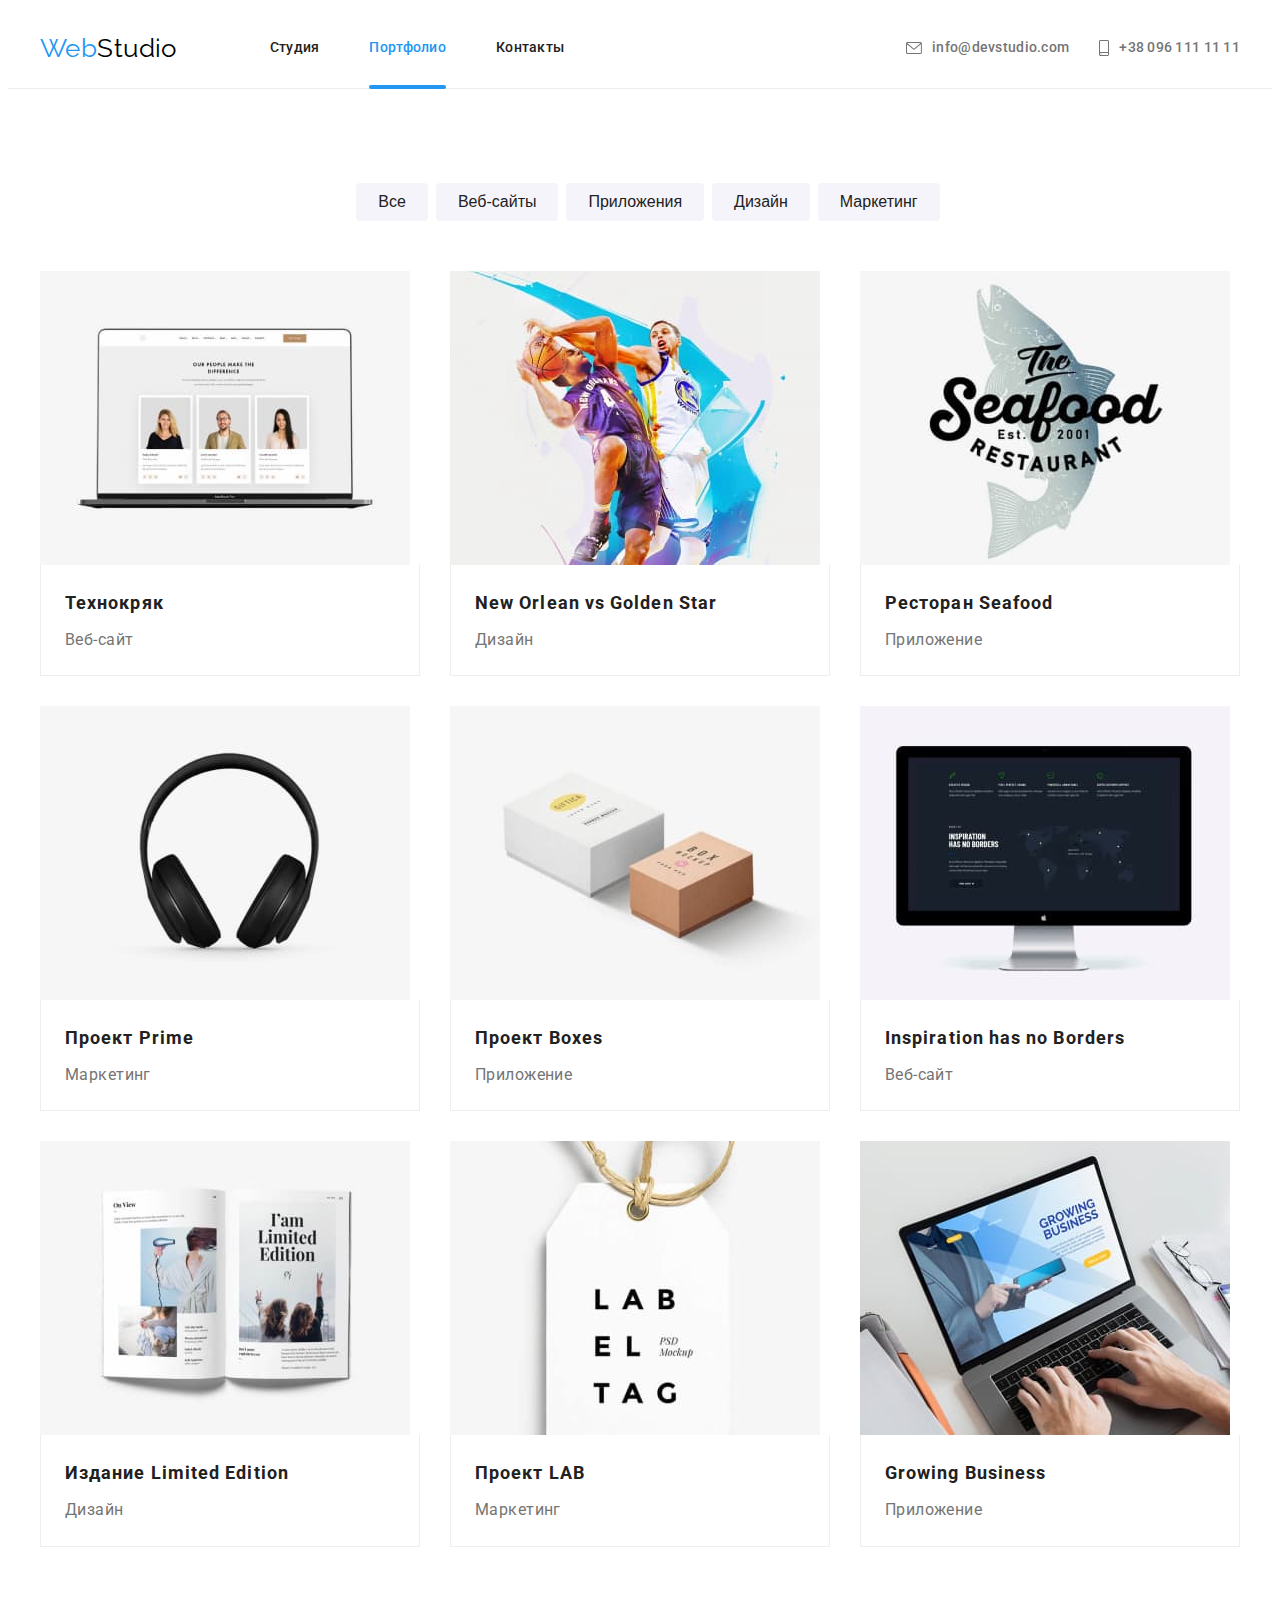
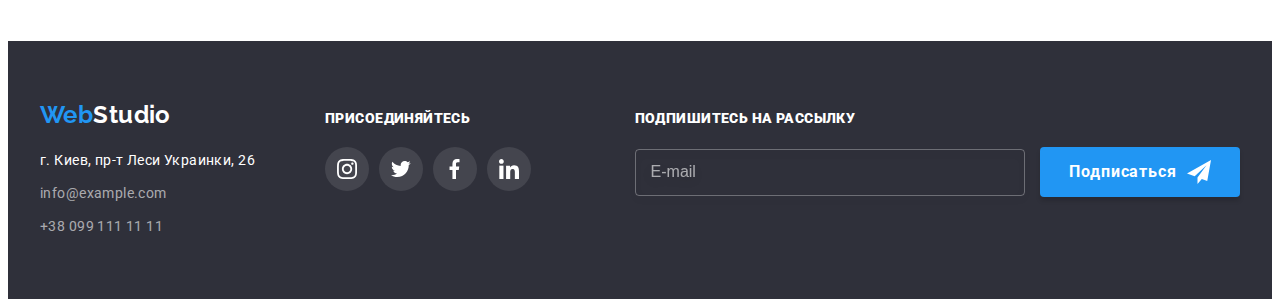
==== commit f6d8e334: "some fix" ====
--- a/portfolio.html
+++ b/portfolio.html
@@ -170,30 +170,30 @@
                   <picture>
                     <source
                       srcset="
-                        ./images/desktop/portfolio1.webp 1x,
+                        ./images/desktop/portfolio1.webp    1x,
                         ./images/desktop/portfolio1@2x.webp 2x
                       "
                       media="(min-width:1200px)"
-                      type="image/webp"
-                    />
-                    <source
-                    srcset="
-                      ./images/desktop/portfolio1.jpg 1x,
-                      ./images/desktop/portfolio1@2x.jpg 2x
-                      "
-                      media="(min-width:1200px)"
-                    />
-                    <source
-                      srcset="
-                        ./images/tablet/portfolio1.webp 1x,
+                      type="image/web"
+                    />
+                    <source
+                      srcset="
+                        ./images/desktop/portfolio1.jpg    1x,
+                        ./images/desktop/portfolio1@2x.jpg 2x
+                      "
+                      media="(min-width:1200px)"
+                    />
+                    <source
+                      srcset="
+                        ./images/tablet/portfolio1.webp    1x,
                         ./images/tablet/portfolio1@2x.webp 2x
                       "
                       media="(min-width:768px)"
-                      type="image/webp"
-                    />
-                    <source
-                      srcset="
-                        ./images/tablet/portfolio1.jpg 1x,
+                      type="image/web"
+                    />
+                    <source
+                      srcset="
+                        ./images/tablet/portfolio1.jpg    1x,
                         ./images/tablet/portfolio1@2x.jpg 2x
                       "
                       media="(min-width:768px)"
@@ -204,11 +204,11 @@
                         ./images/mobile/portfolio1.webp 2x
                       "
                       media="(min-width:280px)"
-                      type="image/webp"
-                    />
-                    <source
-                      srcset="
-                        ./images/mobile/portfolio1.jpg 1x,
+                      type="image/web"
+                    />
+                    <source
+                      srcset="
+                        ./images/mobile/portfolio1.jpg    1x,
                         ./images/mobile/portfolio1@2x.jpg 2x
                       "
                       media="(min-width:280px)"
@@ -234,30 +234,30 @@
                   <picture>
                     <source
                       srcset="
-                        ./images/desktop/portfolio2.webp 1x,
+                        ./images/desktop/portfolio2.webp    1x,
                         ./images/desktop/portfolio2@2x.webp 2x
                       "
                       media="(min-width:1200px)"
-                      type="image/webp"
-                    />
-                    <source
-                    srcset="
-                      ./images/desktop/portfolio2.jpg 1x,
-                      ./images/desktop/portfolio2@2x.jpg 2x
-                      "
-                      media="(min-width:1200px)"
-                    />
-                    <source
-                      srcset="
-                        ./images/tablet/portfolio2.webp 1x,
+                      type="image/web"
+                    />
+                    <source
+                      srcset="
+                        ./images/desktop/portfolio2.jpg    1x,
+                        ./images/desktop/portfolio2@2x.jpg 2x
+                      "
+                      media="(min-width:1200px)"
+                    />
+                    <source
+                      srcset="
+                        ./images/tablet/portfolio2.webp    1x,
                         ./images/tablet/portfolio2@2x.webp 2x
                       "
                       media="(min-width:768px)"
-                      type="image/webp"
-                    />
-                    <source
-                      srcset="
-                        ./images/tablet/portfolio2.jpg 1x,
+                      type="image/web"
+                    />
+                    <source
+                      srcset="
+                        ./images/tablet/portfolio2.jpg    1x,
                         ./images/tablet/portfolio2@2x.jpg 2x
                       "
                       media="(min-width:768px)"
@@ -268,20 +268,17 @@
                         ./images/mobile/portfolio2.webp 2x
                       "
                       media="(min-width:280px)"
-                      type="image/webp"
-                    />
-                    <source
-                      srcset="
-                        ./images/mobile/portfolio2.jpg 1x,
+                      type="image/web"
+                    />
+                    <source
+                      srcset="
+                        ./images/mobile/portfolio2.jpg    1x,
                         ./images/mobile/portfolio2@2x.jpg 2x
                       "
                       media="(min-width:280px)"
                     />
-                  <img
-                    src="#"
-                    alt="Два баскетболиста"
-                    
-                  />
+                    <img src="#" alt="Два баскетболиста" />
+                  </picture>
                   <p class="image-overlay">
                     Технокряк это современная площадка распространения коронавируса. Компании
                     используют эту платформу для цифрового шпионажа и атак на защищённые сервера
@@ -289,8 +286,7 @@
                   </p>
                 </div>
                 <div class="projects__desc-container">
-                  <h3 class="projects__title">New Orlean vs Golden Star</span>
-                  </h3>
+                  <h3 class="projects__title">New Orlean vs Golden Star</h3>
                   <p class="projects__desc">Дизайн</p>
                 </div>
               </a>
@@ -301,30 +297,30 @@
                   <picture>
                     <source
                       srcset="
-                        ./images/desktop/portfolio3.webp 1x,
+                        ./images/desktop/portfolio3.webp    1x,
                         ./images/desktop/portfolio3@2x.webp 2x
                       "
                       media="(min-width:1200px)"
-                      type="image/webp"
-                    />
-                    <source
-                    srcset="
-                      ./images/desktop/portfolio3.jpg 1x,
-                      ./images/desktop/portfolio3@2x.jpg 2x
-                      "
-                      media="(min-width:1200px)"
-                    />
-                    <source
-                      srcset="
-                        ./images/tablet/portfolio3.webp 1x,
+                      type="image/web"
+                    />
+                    <source
+                      srcset="
+                        ./images/desktop/portfolio3.jpg    1x,
+                        ./images/desktop/portfolio3@2x.jpg 2x
+                      "
+                      media="(min-width:1200px)"
+                    />
+                    <source
+                      srcset="
+                        ./images/tablet/portfolio3.webp    1x,
                         ./images/tablet/portfolio3@2x.webp 2x
                       "
                       media="(min-width:768px)"
-                      type="image/webp"
-                    />
-                    <source
-                      srcset="
-                        ./images/tablet/portfolio3.jpg 1x,
+                      type="image/web"
+                    />
+                    <source
+                      srcset="
+                        ./images/tablet/portfolio3.jpg    1x,
                         ./images/tablet/portfolio3@2x.jpg 2x
                       "
                       media="(min-width:768px)"
@@ -335,20 +331,17 @@
                         ./images/mobile/portfolio3.webp 2x
                       "
                       media="(min-width:280px)"
-                      type="image/webp"
-                    />
-                    <source
-                      srcset="
-                        ./images/mobile/portfolio3.jpg 1x,
+                      type="image/web"
+                    />
+                    <source
+                      srcset="
+                        ./images/mobile/portfolio3.jpg    1x,
                         ./images/mobile/portfolio3@2x.jpg 2x
                       "
                       media="(min-width:280px)"
                     />
-                  <img
-                    src="#"
-                    alt="Ресторан Дары моря"
-                    
-                  />
+                    <img src="#" alt="Ресторан Дары моря" />
+                  </picture>
                   <p class="image-overlay">
                     Технокряк это современная площадка распространения коронавируса. Компании
                     используют эту платформу для цифрового шпионажа и атак на защищённые сервера
@@ -367,30 +360,30 @@
                   <picture>
                     <source
                       srcset="
-                        ./images/desktop/portfolio4.webp 1x,
+                        ./images/desktop/portfolio4.webp    1x,
                         ./images/desktop/portfolio4@2x.webp 2x
                       "
                       media="(min-width:1200px)"
-                      type="image/webp"
-                    />
-                    <source
-                    srcset="
-                      ./images/desktop/portfolio4.jpg 1x,
-                      ./images/desktop/portfolio4@2x.jpg 2x
-                      "
-                      media="(min-width:1200px)"
-                    />
-                    <source
-                      srcset="
-                        ./images/tablet/portfolio4.webp 1x,
+                      type="image/web"
+                    />
+                    <source
+                      srcset="
+                        ./images/desktop/portfolio4.jpg    1x,
+                        ./images/desktop/portfolio4@2x.jpg 2x
+                      "
+                      media="(min-width:1200px)"
+                    />
+                    <source
+                      srcset="
+                        ./images/tablet/portfolio4.webp    1x,
                         ./images/tablet/portfolio4@2x.webp 2x
                       "
                       media="(min-width:768px)"
-                      type="image/webp"
-                    />
-                    <source
-                      srcset="
-                        ./images/tablet/portfolio4.jpg 1x,
+                      type="image/web"
+                    />
+                    <source
+                      srcset="
+                        ./images/tablet/portfolio4.jpg    1x,
                         ./images/tablet/portfolio4@2x.jpg 2x
                       "
                       media="(min-width:768px)"
@@ -401,16 +394,17 @@
                         ./images/mobile/portfolio4.webp 2x
                       "
                       media="(min-width:280px)"
-                      type="image/webp"
-                    />
-                    <source
-                      srcset="
-                        ./images/mobile/portfolio4.jpg 1x,
+                      type="image/web"
+                    />
+                    <source
+                      srcset="
+                        ./images/mobile/portfolio4.jpg    1x,
                         ./images/mobile/portfolio4@2x.jpg 2x
                       "
                       media="(min-width:280px)"
                     />
-                  <img src="#" alt="Наушники"/>
+                    <img src="#" alt="Наушники" />
+                  </picture>
                   <p class="image-overlay">
                     Технокряк это современная площадка распространения коронавируса. Компании
                     используют эту платформу для цифрового шпионажа и атак на защищённые сервера
@@ -429,30 +423,30 @@
                   <picture>
                     <source
                       srcset="
-                        ./images/desktop/portfolio5.webp 1x,
+                        ./images/desktop/portfolio5.webp    1x,
                         ./images/desktop/portfolio5@2x.webp 2x
                       "
                       media="(min-width:1200px)"
-                      type="image/webp"
-                    />
-                    <source
-                    srcset="
-                      ./images/desktop/portfolio5.jpg 1x,
-                      ./images/desktop/portfolio5@2x.jpg 2x
-                      "
-                      media="(min-width:1200px)"
-                    />
-                    <source
-                      srcset="
-                        ./images/tablet/portfolio5.webp 1x,
+                      type="image/web"
+                    />
+                    <source
+                      srcset="
+                        ./images/desktop/portfolio5.jpg    1x,
+                        ./images/desktop/portfolio5@2x.jpg 2x
+                      "
+                      media="(min-width:1200px)"
+                    />
+                    <source
+                      srcset="
+                        ./images/tablet/portfolio5.webp    1x,
                         ./images/tablet/portfolio5@2x.webp 2x
                       "
                       media="(min-width:768px)"
-                      type="image/webp"
-                    />
-                    <source
-                      srcset="
-                        ./images/tablet/portfolio5.jpg 1x,
+                      type="image/web"
+                    />
+                    <source
+                      srcset="
+                        ./images/tablet/portfolio5.jpg    1x,
                         ./images/tablet/portfolio5@2x.jpg 2x
                       "
                       media="(min-width:768px)"
@@ -463,16 +457,17 @@
                         ./images/mobile/portfolio5.webp 2x
                       "
                       media="(min-width:280px)"
-                      type="image/webp"
-                    />
-                    <source
-                      srcset="
-                        ./images/mobile/portfolio5.jpg 1x,
+                      type="image/web"
+                    />
+                    <source
+                      srcset="
+                        ./images/mobile/portfolio5.jpg    1x,
                         ./images/mobile/portfolio5@2x.jpg 2x
                       "
                       media="(min-width:280px)"
                     />
-                  <img src="#" alt="Две коробки"/>
+                    <img src="#" alt="Две коробки" />
+                  </picture>
                   <p class="image-overlay">
                     Технокряк это современная площадка распространения коронавируса. Компании
                     используют эту платформу для цифрового шпионажа и атак на защищённые сервера
@@ -492,30 +487,30 @@
                   <picture>
                     <source
                       srcset="
-                        ./images/desktop/portfolio6.webp 1x,
+                        ./images/desktop/portfolio6.webp    1x,
                         ./images/desktop/portfolio6@2x.webp 2x
                       "
                       media="(min-width:1200px)"
-                      type="image/webp"
-                    />
-                    <source
-                    srcset="
-                      ./images/desktop/portfolio6.jpg 1x,
-                      ./images/desktop/portfolio6@2x.jpg 2x
-                      "
-                      media="(min-width:1200px)"
-                    />
-                    <source
-                      srcset="
-                        ./images/tablet/portfolio6.webp 1x,
+                      type="image/web"
+                    />
+                    <source
+                      srcset="
+                        ./images/desktop/portfolio6.jpg    1x,
+                        ./images/desktop/portfolio6@2x.jpg 2x
+                      "
+                      media="(min-width:1200px)"
+                    />
+                    <source
+                      srcset="
+                        ./images/tablet/portfolio6.webp    1x,
                         ./images/tablet/portfolio6@2x.webp 2x
                       "
                       media="(min-width:768px)"
-                      type="image/webp"
-                    />
-                    <source
-                      srcset="
-                        ./images/tablet/portfolio6.jpg 1x,
+                      type="image/web"
+                    />
+                    <source
+                      srcset="
+                        ./images/tablet/portfolio6.jpg    1x,
                         ./images/tablet/portfolio6@2x.jpg 2x
                       "
                       media="(min-width:768px)"
@@ -526,16 +521,17 @@
                         ./images/mobile/portfolio6.webp 2x
                       "
                       media="(min-width:280px)"
-                      type="image/webp"
-                    />
-                    <source
-                      srcset="
-                        ./images/mobile/portfolio6.jpg 1x,
+                      type="image/web"
+                    />
+                    <source
+                      srcset="
+                        ./images/mobile/portfolio6.jpg    1x,
                         ./images/mobile/portfolio6@2x.jpg 2x
                       "
                       media="(min-width:280px)"
                     />
-                  <img src="#" alt="Монитор"/>
+                    <img src="#" alt="Монитор" />
+                  </picture>
                   <p class="image-overlay">
                     Технокряк это современная площадка распространения коронавируса. Компании
                     используют эту платформу для цифрового шпионажа и атак на защищённые сервера
@@ -554,30 +550,30 @@
                   <picture>
                     <source
                       srcset="
-                        ./images/desktop/portfolio7.webp 1x,
+                        ./images/desktop/portfolio7.webp    1x,
                         ./images/desktop/portfolio7@2x.webp 2x
                       "
                       media="(min-width:1200px)"
-                      type="image/webp"
-                    />
-                    <source
-                    srcset="
-                      ./images/desktop/portfolio7.jpg 1x,
-                      ./images/desktop/portfolio7@2x.jpg 2x
-                      "
-                      media="(min-width:1200px)"
-                    />
-                    <source
-                      srcset="
-                        ./images/tablet/portfolio7.webp 1x,
+                      type="image/web"
+                    />
+                    <source
+                      srcset="
+                        ./images/desktop/portfolio7.jpg    1x,
+                        ./images/desktop/portfolio7@2x.jpg 2x
+                      "
+                      media="(min-width:1200px)"
+                    />
+                    <source
+                      srcset="
+                        ./images/tablet/portfolio7.webp    1x,
                         ./images/tablet/portfolio7@2x.webp 2x
                       "
                       media="(min-width:768px)"
-                      type="image/webp"
-                    />
-                    <source
-                      srcset="
-                        ./images/tablet/portfolio7.jpg 1x,
+                      type="image/web"
+                    />
+                    <source
+                      srcset="
+                        ./images/tablet/portfolio7.jpg    1x,
                         ./images/tablet/portfolio7@2x.jpg 2x
                       "
                       media="(min-width:768px)"
@@ -588,19 +584,17 @@
                         ./images/mobile/portfolio7.webp 2x
                       "
                       media="(min-width:280px)"
-                      type="image/webp"
-                    />
-                    <source
-                      srcset="
-                        ./images/mobile/portfolio7.jpg 1x,
+                      type="image/web"
+                    />
+                    <source
+                      srcset="
+                        ./images/mobile/portfolio7.jpg    1x,
                         ./images/mobile/portfolio7@2x.jpg 2x
                       "
                       media="(min-width:280px)"
                     />
-                  <img
-                    src="#"
-                    alt="Открытая книга"
-                    />
+                    <img src="#" alt="Открытая книга" />
+                  </picture>
                   <p class="image-overlay">
                     Технокряк это современная площадка распространения коронавируса. Компании
                     используют эту платформу для цифрового шпионажа и атак на защищённые сервера
@@ -619,30 +613,30 @@
                   <picture>
                     <source
                       srcset="
-                        ./images/desktop/portfolio8.webp 1x,
+                        ./images/desktop/portfolio8.webp    1x,
                         ./images/desktop/portfolio8@2x.webp 2x
                       "
                       media="(min-width:1200px)"
-                      type="image/webp"
-                    />
-                    <source
-                    srcset="
-                      ./images/desktop/portfolio8.jpg 1x,
-                      ./images/desktop/portfolio8@2x.jpg 2x
-                      "
-                      media="(min-width:1200px)"
-                    />
-                    <source
-                      srcset="
-                        ./images/tablet/portfolio8.webp 1x,
+                      type="image/web"
+                    />
+                    <source
+                      srcset="
+                        ./images/desktop/portfolio8.jpg    1x,
+                        ./images/desktop/portfolio8@2x.jpg 2x
+                      "
+                      media="(min-width:1200px)"
+                    />
+                    <source
+                      srcset="
+                        ./images/tablet/portfolio8.webp    1x,
                         ./images/tablet/portfolio8@2x.webp 2x
                       "
                       media="(min-width:768px)"
-                      type="image/webp"
-                    />
-                    <source
-                      srcset="
-                        ./images/tablet/portfolio8.jpg 1x,
+                      type="image/web"
+                    />
+                    <source
+                      srcset="
+                        ./images/tablet/portfolio8.jpg    1x,
                         ./images/tablet/portfolio8@2x.jpg 2x
                       "
                       media="(min-width:768px)"
@@ -653,21 +647,18 @@
                         ./images/mobile/portfolio8.webp 2x
                       "
                       media="(min-width:280px)"
-                      type="image/webp"
-                    />
-                    <source
-                      srcset="
-                        ./images/mobile/portfolio8.jpg 1x,
+                      type="image/web"
+                    />
+                    <source
+                      srcset="
+                        ./images/mobile/portfolio8.jpg    1x,
                         ./images/mobile/portfolio8@2x.jpg 2x
                       "
                       media="(min-width:280px)"
                     />
-                    
-                  <img
-                    src="#"
-                    alt="Бирка с буквaми"
-                    
-                  />
+
+                    <img src="#" alt="Бирка с буквaми" />
+                  </picture>
                   <p class="image-overlay">
                     Технокряк это современная площадка распространения коронавируса. Компании
                     используют эту платформу для цифрового шпионажа и атак на защищённые сервера
@@ -686,30 +677,30 @@
                   <picture>
                     <source
                       srcset="
-                        ./images/desktop/portfolio9.webp 1x,
+                        ./images/desktop/portfolio9.webp    1x,
                         ./images/desktop/portfolio9@2x.webp 2x
                       "
                       media="(min-width:1200px)"
-                      type="image/webp"
-                    />
-                    <source
-                    srcset="
-                      ./images/desktop/portfolio9.jpg 1x,
-                      ./images/desktop/portfolio9@2x.jpg 2x
-                      "
-                      media="(min-width:1200px)"
-                    />
-                    <source
-                      srcset="
-                        ./images/tablet/portfolio9.webp 1x,
+                      type="image/web"
+                    />
+                    <source
+                      srcset="
+                        ./images/desktop/portfolio9.jpg    1x,
+                        ./images/desktop/portfolio9@2x.jpg 2x
+                      "
+                      media="(min-width:1200px)"
+                    />
+                    <source
+                      srcset="
+                        ./images/tablet/portfolio9.webp    1x,
                         ./images/tablet/portfolio9@2x.webp 2x
                       "
                       media="(min-width:768px)"
-                      type="image/webp"
-                    />
-                    <source
-                      srcset="
-                        ./images/tablet/portfolio9.jpg 1x,
+                      type="image/web"
+                    />
+                    <source
+                      srcset="
+                        ./images/tablet/portfolio9.jpg    1x,
                         ./images/tablet/portfolio9@2x.jpg 2x
                       "
                       media="(min-width:768px)"
@@ -720,20 +711,17 @@
                         ./images/mobile/portfolio9.webp 2x
                       "
                       media="(min-width:280px)"
-                      type="image/webp"
-                    />
-                    <source
-                      srcset="
-                        ./images/mobile/portfolio9.jpg 1x,
+                      type="image/web"
+                    />
+                    <source
+                      srcset="
+                        ./images/mobile/portfolio9.jpg    1x,
                         ./images/mobile/portfolio9@2x.jpg 2x
                       "
                       media="(min-width:280px)"
                     />
-                  <img
-                    src="#"
-                    alt="Человек за компьютером"
-                    
-                  />
+                    <img src="#" alt="Человек за компьютером" />
+                  </picture>
                   <p class="image-overlay">
                     Технокряк это современная площадка распространения коронавируса. Компании
                     используют эту платформу для цифрового шпионажа и атак на защищённые сервера
--- a/css/main.min.css
+++ b/css/main.min.css
@@ -1,2 +1,2 @@
-:root{--primary-background-color: #ffffff;--secondary-background-color: #f5f4fa;--accent-color: #2196f3;--text-color: #757575;--title-color: #212121;--white-text-color: #ffffff;--black-text-color: #000000;--hero-footer-background-color: #2f303a;--body-color: #e5e5e5;--fill-svg: #afb1b8}body{font-family:'Roboto', sans-serif;background-color:var(--primary-background-color);color:var(--text-color);font-weight:400;font-size:14px;line-height:1.71;letter-spacing:0.03em}img{display:block}.list{list-style:none}.link{text-decoration:none}h1,h2,h3,h4,h5,h6,p{margin-top:0;margin-bottom:0}ul,ol{margin-top:0;margin-bottom:0;padding-left:0}.section{padding-top:60px;padding-bottom:60px}@media screen and (min-width: 1200px){.section{padding-top:94px;padding-bottom:94px}}.container{padding-left:15px;padding-right:15px;margin-left:auto;margin-right:auto;width:100%}@media screen and (min-width: 480px){.container{width:480px;margin:0 auto}}@media screen and (min-width: 768px){.container{width:768px}}@media screen and (min-width: 1200px){.container{width:1200px}}.visually-hidden{position:absolute;width:1px;height:1px;margin:-1px;border:0;padding:0;white-space:nowrap;clip-path:inset(100%);clip:rect(0 0 0 0);overflow:hidden}.section-title{font-weight:700;font-size:36px;line-height:1.17;text-align:center;color:var(--title-color);margin-bottom:50px}.social-title{font-weight:700;font-size:14px;line-height:1.14;letter-spacing:0.03em;text-transform:uppercase;color:var(--primary-background-color);margin-bottom:20px}.page-header{border-bottom:1px solid #ececec;background-color:var(--primary-background-color)}@media screen and (min-width: 768px){.page-header{padding:0}}.accent{color:var(--accent-color)}.header_container{display:flex;justify-content:space-between;align-items:center}.navigation{display:flex;align-items:center}@media screen and (min-width: 768px){.navigation{display:flex;align-items:center}}.header-logo{font-family:'Raleway', sans-serif;display:block;font-size:24px;line-height:1.17;padding:16px 0;color:var(--black-text-color)}@media screen and (min-width: 768px){.header-logo{margin-right:88px}}@media screen and (min-width: 1200px){.header-logo{margin-right:93px;font-size:26px;line-height:1.19}}.navigation__list{display:flex;align-items:center}@media screen and (max-width: 767px){.navigation__list{display:none}}.navigation__item:not(:last-child){margin-right:50px}.navigation__link{font-weight:500;line-height:1.14;letter-spacing:0.02em;color:var(--title-color);display:block;padding-top:32px;padding-bottom:32px;position:relative;transition:color 250ms cubic-bezier(0.4, 0, 0.2, 1)}.navigation__link:hover,.navigation__link:focus{color:var(--accent-color)}.header__mobile-btn{line-height:0;background-color:transparent;border:none;padding:10px 0}@media screen and (min-width: 767px){.header__mobile-btn{display:none}}.header__mobile-icon{width:40px;height:40px;padding:12px 8px;transition:fill 250ms cubic-bezier(0.4, 0, 0.2, 1)}.header__mobile-btn:hover .header__mobile-icon,.header__mobile-btn:focus .header__mobile-icon{fill:var(--accent-color)}.contacts__list{display:flex;flex-direction:column;padding:14px 0}@media screen and (max-width: 767px){.contacts__list{display:none}}@media screen and (min-width: 1200px){.contacts__list{flex-direction:row;align-items:center;padding:0}}.contacts__link{font-weight:500;font-size:14px;line-height:1.14;letter-spacing:0.02em;color:var(--text-color);padding:5px 0;display:flex;align-items:center;transition:color 250ms cubic-bezier(0.4, 0, 0.2, 1)}.contacts__link:hover,.contacts__link:focus{color:var(--accent-color)}@media screen and (min-width: 1200px){.contacts__link{padding:32px 0}}@media screen and (min-width: 1200px){.contacts__item:not(:last-child){margin-right:30px}}.contacts__icon{margin-right:10px;fill:var(--text-color);transition:fill 250ms cubic-bezier(0.4, 0, 0.2, 1)}.contacts__link:hover .contacts__icon,.contacts__link:focus .contacts__icon{fill:var(--accent-color)}.active{color:var(--accent-color)}@media screen and (min-width: 768px){.active::after{content:'';display:block;position:absolute;width:100%;height:4px;background-color:var(--accent-color);border-radius:2px;bottom:-1px;left:0}}.hero{max-width:1600px;min-height:400px;margin-left:auto;margin-right:auto;background-color:var(--hero-footer-background-color);text-align:center;padding-top:118px;padding-bottom:118px;background-image:linear-gradient(rgba(47,48,58,0.4), rgba(47,48,58,0.4)),url(../images/mobile/imghero.jpg);background-repeat:no-repeat;background-position:center;background-size:cover}.hero__title{font-weight:900;font-size:26px;line-height:1.61;text-align:center;letter-spacing:0.06em;text-transform:uppercase;color:var(--white-text-color);max-width:360px;margin:0 auto 30px}@media screen and (min-width: 1200px){.hero__title{font-size:44px;line-height:1.36;max-width:696px}}.hero__btn{background-color:var(--accent-color);font-weight:700;font-size:16px;line-height:1.87;text-align:center;letter-spacing:0.06em;color:var(--white-text-color);cursor:pointer;padding:10px 32px;border-radius:4px;box-shadow:0px 4px 4px rgba(0,0,0,0.15);transition:background-color 250ms cubic-bezier(0.4, 0, 0.2, 1);border:none}.hero__btn:hover,.hero__btn:focus{background-color:#188ce8}@media screen and (min-device-pixel-ratio: 2) and (max-width: 767px), (min-resolution: 192dpi) and (max-width: 767px), (min-resolution: 2dppx) and (max-width: 767px){.hero{background-image:linear-gradient(rgba(47,48,58,0.4), rgba(47,48,58,0.4)),url(../images/mobile/imghero@2x.jpg)}}@media screen and (min-width: 768px){.hero{background-image:linear-gradient(rgba(47,48,58,0.4), rgba(47,48,58,0.4)),url(../images/tablet/imghero.jpg)}}@media screen and (min-width: 768px) and (min-device-pixel-ratio: 2), (min-resolution: 192dpi) and (min-width: 768px), (min-resolution: 2dppx) and (min-width: 768px){.hero{background-image:linear-gradient(rgba(47,48,58,0.4), rgba(47,48,58,0.4)),url(../images/tablet/imghero@2x.jpg)}}@media screen and (min-width: 1200px){.hero{min-height:600px;padding-top:200px;padding-bottom:200px;background-image:linear-gradient(rgba(47,48,58,0.4), rgba(47,48,58,0.4)),url(../images/desktop/imghero.jpg)}}@media screen and (min-width: 1200px) and (min-device-pixel-ratio: 2), (min-resolution: 192dpi) and (min-width: 1200px), (min-resolution: 2dppx) and (min-width: 1200px){.hero{background-image:linear-gradient(rgba(47,48,58,0.4), rgba(47,48,58,0.4)),url(../images/desktop/imghero@2x.jpg)}}@media screen and (min-width: 1200px){.advantages{padding-top:94px;padding-bottom:47px;background-color:var(--primary-background-color)}}@media screen and (min-width: 768px){.advantages__list{display:flex;flex-wrap:wrap;margin-left:-30px;margin-top:-30px}}@media screen and (min-width: 768px){.advantages__item{flex-basis:calc((100% - 60px) / 2);margin-left:30px;margin-top:30px}}@media screen and (min-width: 1200px){.advantages__item{flex-basis:calc((100% - 120px) / 4)}}.advantages__item:not(:last-child){margin-bottom:30px}@media screen and (min-width: 768px){.advantages__item:not(:last-child){margin-bottom:0}}.advantages__icons-box{display:flex;justify-content:center;align-items:center;padding:25px 0;margin-bottom:30px;border-radius:4px;background-color:#f5f4fa}.advantages__icon{width:70px;height:70px}.advantages__title{font-size:14px;font-weight:700;line-height:1.14;text-transform:uppercase;color:var(--title-color);margin-bottom:10px;text-align:center}@media screen and (min-width: 768px){.advantages__title{text-align:left}}.work{padding-top:47px;padding-bottom:94px;background-color:var(--primary-background-color)}.work__list{display:flex;flex-wrap:wrap;margin-left:-30px;margin-top:-30px}.work__item{flex-basis:calc((100% - 90px) / 3);margin-left:30px;margin-top:30px}.work__img-wrapper{position:relative}.work__overlay{font-family:'Roboto', sans-serif;font-weight:700;font-size:14px;line-height:1.14;text-transform:uppercase;color:var(--primary-background-color);position:absolute;display:flex;justify-content:center;align-items:center;height:70px;width:100%;bottom:0;left:0;background-color:rgba(47,48,58,0.8)}@media screen and (max-width: 1199px){.work{display:none}}.team{background-color:var(--secondary-background-color)}.team img{max-width:100%;height:auto}.team__item{background-color:var(--primary-background-color);box-shadow:0px 1px 3px rgba(0,0,0,0.12),0px 1px 1px rgba(0,0,0,0.14),0px 2px 1px rgba(0,0,0,0.2);border-radius:0px 0px 4px 4px}.team__item:not(:last-child){margin-bottom:30px}.team__wrapper-description{padding:30px 32px}.team__title{font-weight:500;font-size:16px;line-height:1.19;text-align:center;color:var(--title-color);margin-bottom:10px}.team__description{font-size:16px;line-height:1.19;text-align:center;margin-bottom:16px}.team__social-list-link{width:44px;height:44px;border-radius:50%;background-color:var(--primary-background-color);display:flex;align-items:center;justify-content:center;transition:background-color 250ms cubic-bezier(0.4, 0, 0.2, 1)}.team__social-list-link:hover,.team__social-list-link:focus{background-color:var(--accent-color)}.team__social-list{display:flex;align-items:center;justify-content:center}.team__social-list-item:not(:last-child){margin-right:10px}.team__social-icon{width:20px;height:20px;fill:var(--fill-svg);transition:fill 250ms cubic-bezier(0.4, 0, 0.2, 1)}.team__social-list-link:hover .team__social-icon,.team__social-list-link:focus .team__social-icon{fill:var(--primary-background-color)}@media screen and (min-width: 768px){.team__list{display:flex;flex-wrap:wrap;margin-left:-30px;margin-top:-30px}}@media screen and (min-width: 768px){.team__item{flex-basis:calc((100% - 60px) / 2);margin-left:30px;margin-top:30px}.team__item:not(:last-child){margin-bottom:0px}}@media screen and (min-width: 1200px){.team__item{flex-basis:calc((100% - 120px) / 4)}}.clients__list{display:flex;flex-wrap:wrap;margin-top:-30px;margin-left:-30px}.clients__item{flex-basis:calc((100% - 60px) / 2);margin-top:30px;margin-left:30px}.clients__link{display:flex;justify-content:center;align-items:center;padding:15px 0;border:1px solid #afb1b8;border-radius:4px;transition:border-color 250ms cubic-bezier(0.4, 0, 0.2, 1)}.clients__link:hover,.clients__link:focus{border:1px solid var(--accent-color)}.clients__icon{fill:#afb1b8;width:106px;height:60px;transition:fill 250ms cubic-bezier(0.4, 0, 0.2, 1)}.clients__link:hover .clients__icon,.clients__link:focus .clients__icon{fill:var(--accent-color)}@media screen and (min-width: 768px){.clients__item{flex-basis:calc((100% - 90px) / 3)}}@media screen and (min-width: 1200px){.clients__item{flex-basis:calc((100% - 180px) / 6)}}.footer__container{text-align:center;padding:60px 15px}@media screen and (min-width: 1200px){.footer__container{display:flex;align-items:baseline;text-align:left}}.footer-main-wrapper{margin-bottom:60px}@media screen and (min-width: 768px) and (max-width: 1199px){.footer-main-wrapper{display:flex;align-items:baseline;justify-content:space-between;padding-left:76px;padding-right:89px}}@media screen and (min-width: 1200px){.footer-main-wrapper{display:flex;align-items:baseline;margin-bottom:0}}.address-wrapper{margin-bottom:60px}@media screen and (min-width: 768px){.address-wrapper{margin-bottom:0}}@media screen and (min-width: 1200px){.address-wrapper{margin-right:70px}}@media screen and (min-width: 1200px){.footer-subscribe{margin-left:auto}}.footer-logo{font-family:'Raleway', sans-serif;font-weight:700;font-size:24px;line-height:1.19;color:var(--white-text-color);margin-bottom:20px;display:block}.page-footer{background-color:var(--hero-footer-background-color)}.address{font-style:normal;margin-top:20px}.address__item:not(:last-child){margin-bottom:9px}.address__link{line-height:1.71;color:var(--white-text-color);display:block;transition:color 250ms cubic-bezier(0.4, 0, 0.2, 1)}.address__link:hover,.address__link:focus{color:var(--accent-color)}.footer-contacts-link{line-height:1.71;color:rgba(255,255,255,0.6);display:block;transition:color 250ms cubic-bezier(0.4, 0, 0.2, 1)}.footer-contacts-link:hover,.footer-contacts-link:focus{color:var(--accent-color)}.footer-social-icon{fill:var(--primary-background-color)}.footer-social-link{width:44px;height:44px;border-radius:50%;background-color:var(--primary-background-color);display:flex;align-items:center;justify-content:center;background-color:rgba(255,255,255,0.1);transition:background-color 250ms cubic-bezier(0.4, 0, 0.2, 1)}.footer-social-link:hover,.footer-social-link:focus{background-color:var(--accent-color)}.footer-form__input{width:100%;color:var(--primary-background-color);border:1px solid rgba(255,255,255,0.3);background-color:transparent;filter:drop-shadow(0px 4px 4px rgba(0,0,0,0.15));border-radius:4px;padding:15px;margin-bottom:20px}.footer-form__input::placeholder{font-weight:400;font-size:16px;line-height:1.25;color:rgba(255,255,255,0.6)}@media screen and (min-width: 768px){.footer-form__input{width:450px}}@media screen and (min-width: 1200px){.footer-form__input{width:358px;margin-right:12px;margin-bottom:0}}.footer-form__btn{min-width:200px;background-color:var(--accent-color);box-shadow:0px 4px 4px rgba(0,0,0,0.15);border-radius:4px;padding:10px 28px;font-family:'Roboto', sans-serif;font-weight:700;font-size:16px;line-height:1.88;text-align:center;letter-spacing:0.06em;color:var(--primary-background-color);cursor:pointer;display:inline-flex;justify-content:center;align-items:center;transition:background-color 250ms cubic-bezier(0.4, 0, 0.2, 1);border:none}.footer-form__btn:hover,.footer-form__btn:focus{background-color:#188ce8}@media screen and (min-width: 768px){.footer-form__btn{display:flex;margin:0 auto}}@media screen and (min-width: 1200px){.footer-form__btn{display:inline-flex}}.footer-form__icon{margin-left:10px}.portfolio img{width:100%;height:auto}.filters{display:flex;margin-right:-8px;margin-top:-15px;margin-bottom:40px;flex-wrap:wrap}@media screen and (min-width: 768px){.filters{margin-bottom:0px;justify-content:center;margin-bottom:30px}}@media screen and (min-width: 1209px){.filters{margin-bottom:50px}}.filters__item{margin-left:8px;margin-top:15px}.filters__btn{font-weight:500;font-size:16px;line-height:1.6;text-align:center;color:var(--title-color);background-color:var(--secondary-background-color);border-radius:4px;cursor:pointer;border:0;padding:6px 22px;transition:color 250ms cubic-bezier(0.4, 0, 0.2, 1),background-color 250ms cubic-bezier(0.4, 0, 0.2, 1),box-shadow 250ms cubic-bezier(0.4, 0, 0.2, 1)}.filters__btn:hover,.filters__btn:focus{background-color:var(--accent-color);color:var(--white-text-color);box-shadow:0px 3px 1px rgba(0,0,0,0.1),0px 1px 2px rgba(0,0,0,0.08),0px 2px 2px rgba(0,0,0,0.12)}.projects{display:flex;flex-wrap:wrap}@media screen and (min-width: 768px){.projects{display:flex;flex-wrap:wrap;margin-left:-30px;margin-top:-30px}}@media screen and (min-width: 1200px){.projects{display:flex;flex-wrap:wrap;margin-left:-30px;margin-top:-30px}}@media screen and (min-width: 768px){.projects__item{flex-basis:calc((100% - 60px) / 2);margin-left:30px;margin-top:30px;background:#ffffff}}@media screen and (min-width: 1200px){.projects__item{flex-basis:calc((100% - 90px) / 3);margin-left:30px;margin-top:30px;background:#ffffff}}.projects__item:not(:last-child){margin-bottom:30px}@media screen and (min-width: 768px){.projects__item:not(:last-child){margin-bottom:0px}}.projects__link{display:block;transition:box-shadow 250ms cubic-bezier(0.4, 0, 0.2, 1)}.projects__link:hover,.projects__link:focus{box-shadow:0px 1px 1px rgba(0,0,0,0.12),1px 4px 6px rgba(0,0,0,0.16),0px 4px 4px rgba(0,0,0,0.06)}.projects-image-wrapper{position:relative;overflow:hidden}.image-overlay{position:absolute;background-color:rgba(33,150,243,0.9);font-family:'Roboto', sans-serif;font-weight:400;font-size:18px;line-height:1.56;padding:63px 24px;letter-spacing:0.03em;width:100%;height:100%;top:0;left:0;overflow:auto;color:var(--primary-background-color);transform:translateY(100%);transition:transform 250ms cubic-bezier(0.4, 0, 0.2, 1)}.projects__link:hover .image-overlay,.projects__link:focus .image-overlay{transform:translateY(0%)}.projects__title{font-weight:700;font-size:18px;line-height:2;letter-spacing:0.06em;color:var(--title-color);margin-bottom:4px}.projects__desc{font-size:16px;line-height:1.9;color:var(--text-color)}.projects__desc-container{padding:20px 24px;border:1px solid #eeeeee;border-top:0}.backdrop{width:100vw;height:100vh;position:fixed;background-color:rgba(0,0,0,0.2);top:0;left:0;z-index:100;transition:opacity 250ms cubic-bezier(0.4, 0, 0.2, 1),visibility 250ms cubic-bezier(0.4, 0, 0.2, 1)}.modal-window{max-width:450px;border-radius:4px;background-color:var(--primary-background-color);position:absolute;box-shadow:0px 1px 3px rgba(0,0,0,0.12),0px 1px 1px rgba(0,0,0,0.14),0px 2px 1px rgba(0,0,0,0.2);padding:40px}.modal-close-btn{width:30px;height:30px;border:1px solid rgba(0,0,0,0.1);background-color:transparent;border-radius:50%;cursor:pointer;position:absolute;top:8px;right:8px;padding:0;display:flex;justify-content:center;align-items:center}.modal-close-icon{transition:fill 250ms cubic-bezier(0.4, 0, 0.2, 1)}.modal-close-icon:hover,.modal-close-icon:focus{fill:var(--accent-color)}.is-hidden{opacity:0;visibility:hidden;pointer-events:none}@media screen and (min-width: 450px){.modal-window{top:50%;left:50%;transform:translate(-50%, -50%);min-width:450px}}@media screen and (min-width: 1200px){.modal-window{min-width:528px}}.form-top-text{font-family:'Roboto';font-weight:700;font-size:20px;line-height:1.5;text-align:center;color:var(--title-color);margin-bottom:12px}.form-wrapper{position:relative;display:block;margin-top:4px}.form-input{width:100%;height:40px;border:1px solid rgba(33,33,33,0.2);padding-left:42px;border-radius:4px;transition:border-color 250ms cubic-bezier(0.4, 0, 0.2, 1)}.form-input:focus{border-color:var(--accent-color);outline:none}.form-label{font-weight:400;font-size:12px;line-height:1.17;letter-spacing:0.01em;margin-bottom:10px;color:var(--text-color)}.form-label-text{margin-bottom:20px;font-size:12px;line-height:1.17;letter-spacing:0.01em}.form-icon{position:absolute;top:50%;left:12px;transform:translateY(-50%);fill:var(--title-color);transition:fill 250ms cubic-bezier(0.4, 0, 0.2, 1)}.form-input:focus+.form-icon{color:var(--accent-color)}.form-about{height:120px;width:100%;border:1px solid rgba(33,33,33,0.2);border-radius:4px;resize:none;padding:12px 16px;margin-top:4px;transition:border-color 250ms cubic-bezier(0.4, 0, 0.2, 1);margin-bottom:20px}.form-about:focus{border-color:var(--accent-color);outline:none}.form-about::placeholder{font-weight:400;font-size:12px;line-height:1.16;letter-spacing:0.01em;color:rgba(117,117,117,0.5)}.agree{font-weight:400;font-size:12px;line-height:1.17;color:var(--text-color)}.modal-form-policy-link{color:var(--accent-color)}.form-checkbox{display:flex;align-items:center;justify-content:center;margin-bottom:30px;cursor:pointer}.checkbox-custom-icon{display:block;width:16px;height:15px;border:2px solid var(--title-color);border-radius:2px;margin-right:8px;transition:border-color 250ms cubic-bezier(0.4, 0, 0.2, 1),background-color 250ms cubic-bezier(0.4, 0, 0.2, 1)}.form-checkbox-input:focus+.checkbox-custom-icon{border-color:var(--accent-color)}.form-checkbox-input:checked+.checkbox-custom-icon{background-color:var(--accent-color);background-image:url(../images/check.svg);background-repeat:no-repeat;background-position:50% 50%;border-color:var(--accent-color);border-radius:2px}.form-button{font-family:'Roboto', sans-serif;cursor:pointer;display:block;font-weight:700;font-size:16px;line-height:1.87;border-radius:4px;padding:10px 55px;background-color:var(--accent-color);border:0;letter-spacing:0.06em;color:var(--primary-background-color);margin:0 auto;box-shadow:0px 4px 4px rgba(0,0,0,0.15);transition:background-color 250ms cubic-bezier(0.4, 0, 0.2, 1),box-shadow 250ms cubic-bezier(0.4, 0, 0.2, 1)}.form-button:hover,.form-button:focus{background-color:#188ce8;box-shadow:0px 4px 4px rgba(0,0,0,0.15)}@media screen and (min-width: 1200px){.form-top-text{line-height:1.15;max-width:unset}}@media screen and (min-width: 1200px){.agree{font-size:14px}}@media screen and (max-width: 320px){.checkbox-custom-icon{width:20px}}.mobile{z-index:1;position:fixed;top:0;left:0;width:100vw;height:100vh;background-color:var(--primary-background-color);overflow:auto;opacity:0;visibility:hidden;pointer-events:none}.mobile.is-open{opacity:1;visibility:visible;pointer-events:auto}.mobile__container{position:relative;padding:48px 25px;max-width:480px}.mobile__close-btn{position:absolute;top:10px;right:0;width:40px;height:40px;border:none;background-color:transparent;padding:0;line-height:0}.mobile__nav{margin-bottom:302px}.mobile__nav-item:not(:last-child){padding-bottom:32px}.mobile__nav-link{font-weight:500;font-size:40px;line-height:1.18;letter-spacing:0.02em;color:var(--title-color)}.mobile__nav-link:hover,.mobile__nav-link:focus{color:var(--accent-color)}.mobile__contacts{margin-bottom:64px}.mobile__contacts-item:not(:last-child){margin-bottom:32px}.mobile__contacts-link{font-weight:500;font-size:24px;line-height:1.17;letter-spacing:0.02em;color:var(--text-color)}.mobile__contacts-link:hover,.mobile__contacts-link:focus{color:var(--accent-color);font-size:34px;line-height:1.18}.mobile__social{display:flex;flex-wrap:wrap}.mobile__social-item{display:flex}.mobile__social-item:not(:last-child){margin-right:10px}.mobile__social-item:not(:last-child)::after{content:'';display:inline-flex;width:1px;height:22px;background-color:rgba(33,33,33,0.2);margin-left:10px}.mobile__social-link{font-weight:500;font-size:18px;line-height:1.22;letter-spacing:0.02em;color:var(--accent-color)}.mobile__social-link:focus,.mobile__social-link:hover{color:#188ce8}.mobile__close-icon{transition:fill 250ms cubic-bezier(0.4, 0, 0.2, 1)}.mobile__close-btn:hover .mobile__close-icon,.mobile__close-btn:focus .mobile__close-icon{fill:var(--accent-color)}@media screen and (min-width: 768px){.mobile{display:none}}
+:root{--primary-background-color: #ffffff;--secondary-background-color: #f5f4fa;--accent-color: #2196f3;--text-color: #757575;--title-color: #212121;--white-text-color: #ffffff;--black-text-color: #000000;--hero-footer-background-color: #2f303a;--body-color: #e5e5e5;--fill-svg: #afb1b8}body{font-family:'Roboto', sans-serif;background-color:var(--primary-background-color);color:var(--text-color);font-weight:400;font-size:14px;line-height:1.71;letter-spacing:0.03em}img{display:block}.list{list-style:none}.link{text-decoration:none}h1,h2,h3,h4,h5,h6,p{margin-top:0;margin-bottom:0}ul,ol{margin-top:0;margin-bottom:0;padding-left:0}.section{padding-top:60px;padding-bottom:60px}@media screen and (min-width: 1200px){.section{padding-top:94px;padding-bottom:94px}}.container{padding-left:15px;padding-right:15px;margin-left:auto;margin-right:auto;width:100%}@media screen and (min-width: 480px){.container{width:480px;margin:0 auto}}@media screen and (min-width: 768px){.container{width:768px}}@media screen and (min-width: 1200px){.container{width:1200px}}.visually-hidden{position:absolute;width:1px;height:1px;margin:-1px;border:0;padding:0;white-space:nowrap;clip-path:inset(100%);clip:rect(0 0 0 0);overflow:hidden}.section-title{font-weight:700;font-size:36px;line-height:1.17;text-align:center;color:var(--title-color);margin-bottom:50px}.social-title{font-weight:700;font-size:14px;line-height:1.14;letter-spacing:0.03em;text-transform:uppercase;color:var(--primary-background-color);margin-bottom:20px}.page-header{border-bottom:1px solid #ececec;background-color:var(--primary-background-color)}@media screen and (min-width: 768px){.page-header{padding:0}}.accent{color:var(--accent-color)}.header_container{display:flex;justify-content:space-between;align-items:center}.navigation{display:flex;align-items:center}@media screen and (min-width: 768px){.navigation{display:flex;align-items:center}}.header-logo{font-family:'Raleway', sans-serif;display:block;font-size:24px;line-height:1.17;padding:16px 0;color:var(--black-text-color)}@media screen and (min-width: 768px){.header-logo{margin-right:88px}}@media screen and (min-width: 1200px){.header-logo{margin-right:93px;font-size:26px;line-height:1.19}}.navigation__list{display:flex;align-items:center}@media screen and (max-width: 767px){.navigation__list{display:none}}.navigation__item:not(:last-child){margin-right:50px}.navigation__link{font-weight:500;line-height:1.14;letter-spacing:0.02em;color:var(--title-color);display:block;padding-top:32px;padding-bottom:32px;position:relative;transition:color 250ms cubic-bezier(0.4, 0, 0.2, 1)}.navigation__link:hover,.navigation__link:focus{color:var(--accent-color)}.header__mobile-btn{line-height:0;background-color:transparent;border:none;padding:10px 0}@media screen and (min-width: 767px){.header__mobile-btn{display:none}}.header__mobile-icon{width:40px;height:40px;padding:12px 8px;transition:fill 250ms cubic-bezier(0.4, 0, 0.2, 1)}.header__mobile-btn:hover .header__mobile-icon,.header__mobile-btn:focus .header__mobile-icon{fill:var(--accent-color)}.contacts__list{display:flex;flex-direction:column;padding:14px 0}@media screen and (max-width: 767px){.contacts__list{display:none}}@media screen and (min-width: 1200px){.contacts__list{flex-direction:row;align-items:center;padding:0}}.contacts__link{font-weight:500;font-size:14px;line-height:1.14;letter-spacing:0.02em;color:var(--text-color);padding:5px 0;display:flex;align-items:center;transition:color 250ms cubic-bezier(0.4, 0, 0.2, 1)}.contacts__link:hover,.contacts__link:focus{color:var(--accent-color)}@media screen and (min-width: 1200px){.contacts__link{padding:32px 0}}@media screen and (min-width: 1200px){.contacts__item:not(:last-child){margin-right:30px}}.contacts__icon{margin-right:10px;fill:var(--text-color);transition:fill 250ms cubic-bezier(0.4, 0, 0.2, 1)}.contacts__link:hover .contacts__icon,.contacts__link:focus .contacts__icon{fill:var(--accent-color)}.active{color:var(--accent-color)}@media screen and (min-width: 768px){.active::after{content:'';display:block;position:absolute;width:100%;height:4px;background-color:var(--accent-color);border-radius:2px;bottom:-1px;left:0}}.hero{max-width:1600px;min-height:400px;margin-left:auto;margin-right:auto;background-color:var(--hero-footer-background-color);text-align:center;padding-top:118px;padding-bottom:118px;background-image:linear-gradient(rgba(47,48,58,0.4), rgba(47,48,58,0.4)),url(../images/mobile/imghero.jpg);background-repeat:no-repeat;background-position:center;background-size:cover}.hero__title{font-weight:900;font-size:26px;line-height:1.61;text-align:center;letter-spacing:0.06em;text-transform:uppercase;color:var(--white-text-color);max-width:360px;margin:0 auto 30px}@media screen and (min-width: 1200px){.hero__title{font-size:44px;line-height:1.36;max-width:696px}}.hero__btn{background-color:var(--accent-color);font-weight:700;font-size:16px;line-height:1.87;text-align:center;letter-spacing:0.06em;color:var(--white-text-color);cursor:pointer;padding:10px 32px;border-radius:4px;box-shadow:0px 4px 4px rgba(0,0,0,0.15);transition:background-color 250ms cubic-bezier(0.4, 0, 0.2, 1);border:none}.hero__btn:hover,.hero__btn:focus{background-color:#188ce8}@media screen and (min-device-pixel-ratio: 2) and (max-width: 767px), (min-resolution: 192dpi) and (max-width: 767px), (min-resolution: 2dppx) and (max-width: 767px){.hero{background-image:linear-gradient(rgba(47,48,58,0.4), rgba(47,48,58,0.4)),url(../images/mobile/imghero@2x.jpg)}}@media screen and (min-width: 768px){.hero{background-image:linear-gradient(rgba(47,48,58,0.4), rgba(47,48,58,0.4)),url(../images/tablet/imghero.jpg)}}@media screen and (min-width: 768px) and (min-device-pixel-ratio: 2), (min-resolution: 192dpi) and (min-width: 768px), (min-resolution: 2dppx) and (min-width: 768px){.hero{background-image:linear-gradient(rgba(47,48,58,0.4), rgba(47,48,58,0.4)),url(../images/tablet/imghero@2x.jpg)}}@media screen and (min-width: 1200px){.hero{min-height:600px;padding-top:200px;padding-bottom:200px;background-image:linear-gradient(rgba(47,48,58,0.4), rgba(47,48,58,0.4)),url(../images/desktop/imghero.jpg)}}@media screen and (min-width: 1200px) and (min-device-pixel-ratio: 2), (min-resolution: 192dpi) and (min-width: 1200px), (min-resolution: 2dppx) and (min-width: 1200px){.hero{background-image:linear-gradient(rgba(47,48,58,0.4), rgba(47,48,58,0.4)),url(../images/desktop/imghero@2x.jpg)}}@media screen and (min-width: 1200px){.advantages{padding-top:94px;padding-bottom:47px;background-color:var(--primary-background-color)}}@media screen and (min-width: 768px){.advantages__list{display:flex;flex-wrap:wrap;margin-left:-30px;margin-top:-30px}}@media screen and (min-width: 768px){.advantages__item{flex-basis:calc((100% - 60px) / 2);margin-left:30px;margin-top:30px}}@media screen and (min-width: 1200px){.advantages__item{flex-basis:calc((100% - 120px) / 4)}}.advantages__item:not(:last-child){margin-bottom:30px}@media screen and (min-width: 768px){.advantages__item:not(:last-child){margin-bottom:0}}.advantages__icons-box{display:flex;justify-content:center;align-items:center;padding:25px 0;margin-bottom:30px;border-radius:4px;background-color:#f5f4fa}.advantages__icon{width:70px;height:70px}.advantages__title{font-size:14px;font-weight:700;line-height:1.14;text-transform:uppercase;color:var(--title-color);margin-bottom:10px;text-align:center}@media screen and (min-width: 768px){.advantages__title{text-align:left}}.work{padding-top:47px;padding-bottom:94px;background-color:var(--primary-background-color)}.work__list{display:flex;flex-wrap:wrap;margin-left:-30px;margin-top:-30px}.work__item{flex-basis:calc((100% - 90px) / 3);margin-left:30px;margin-top:30px}.work__img-wrapper{position:relative}.work__overlay{font-family:'Roboto', sans-serif;font-weight:700;font-size:14px;line-height:1.14;text-transform:uppercase;color:var(--primary-background-color);position:absolute;display:flex;justify-content:center;align-items:center;height:70px;width:100%;bottom:0;left:0;background-color:rgba(47,48,58,0.8)}@media screen and (max-width: 1199px){.work{display:none}}.team{background-color:var(--secondary-background-color)}.team img{max-width:100%;height:auto}.team__item{background-color:var(--primary-background-color);box-shadow:0px 1px 3px rgba(0,0,0,0.12),0px 1px 1px rgba(0,0,0,0.14),0px 2px 1px rgba(0,0,0,0.2);border-radius:0px 0px 4px 4px}.team__item:not(:last-child){margin-bottom:30px}.team__wrapper-description{padding:30px 32px}.team__title{font-weight:500;font-size:16px;line-height:1.19;text-align:center;color:var(--title-color);margin-bottom:10px}.team__description{font-size:16px;line-height:1.19;text-align:center;margin-bottom:16px}.team__social-list-link{width:44px;height:44px;border-radius:50%;background-color:var(--primary-background-color);display:flex;align-items:center;justify-content:center;transition:background-color 250ms cubic-bezier(0.4, 0, 0.2, 1)}.team__social-list-link:hover,.team__social-list-link:focus{background-color:var(--accent-color)}.team__social-list{display:flex;align-items:center;justify-content:center}.team__social-list-item:not(:last-child){margin-right:10px}.team__social-icon{width:20px;height:20px;fill:var(--fill-svg);transition:fill 250ms cubic-bezier(0.4, 0, 0.2, 1)}.team__social-list-link:hover .team__social-icon,.team__social-list-link:focus .team__social-icon{fill:var(--primary-background-color)}@media screen and (min-width: 768px){.team__list{display:flex;flex-wrap:wrap;margin-left:-30px;margin-top:-30px}}@media screen and (min-width: 768px){.team__item{flex-basis:calc((100% - 60px) / 2);margin-left:30px;margin-top:30px}.team__item:not(:last-child){margin-bottom:0px}}@media screen and (min-width: 1200px){.team__item{flex-basis:calc((100% - 120px) / 4)}}.clients__list{display:flex;flex-wrap:wrap;margin-top:-30px;margin-left:-30px}.clients__item{flex-basis:calc((100% - 60px) / 2);margin-top:30px;margin-left:30px}.clients__link{display:flex;justify-content:center;align-items:center;padding:15px 0;border:1px solid #afb1b8;border-radius:4px;transition:border-color 250ms cubic-bezier(0.4, 0, 0.2, 1)}.clients__link:hover,.clients__link:focus{border:1px solid var(--accent-color)}.clients__icon{fill:#afb1b8;width:106px;height:60px;transition:fill 250ms cubic-bezier(0.4, 0, 0.2, 1)}.clients__link:hover .clients__icon,.clients__link:focus .clients__icon{fill:var(--accent-color)}@media screen and (min-width: 768px){.clients__item{flex-basis:calc((100% - 90px) / 3)}}@media screen and (min-width: 1200px){.clients__item{flex-basis:calc((100% - 180px) / 6)}}.footer__container{text-align:center;padding:60px 15px}@media screen and (min-width: 1200px){.footer__container{display:flex;align-items:baseline;text-align:left}}.footer-main-wrapper{margin-bottom:60px}@media screen and (min-width: 768px) and (max-width: 1199px){.footer-main-wrapper{display:flex;align-items:baseline;justify-content:space-between;padding-left:76px;padding-right:89px}}@media screen and (min-width: 1200px){.footer-main-wrapper{display:flex;align-items:baseline;margin-bottom:0}}.address-wrapper{margin-bottom:60px}@media screen and (min-width: 768px){.address-wrapper{margin-bottom:0}}@media screen and (min-width: 1200px){.address-wrapper{margin-right:70px}}@media screen and (min-width: 1200px){.footer-subscribe{margin-left:auto}}.footer-logo{font-family:'Raleway', sans-serif;font-weight:700;font-size:24px;line-height:1.19;color:var(--white-text-color);margin-bottom:20px;display:block}.page-footer{background-color:var(--hero-footer-background-color)}.address{font-style:normal;margin-top:20px}.address__item:not(:last-child){margin-bottom:9px}.address__link{line-height:1.71;color:var(--white-text-color);display:block;transition:color 250ms cubic-bezier(0.4, 0, 0.2, 1)}.address__link:hover,.address__link:focus{color:var(--accent-color)}.footer-contacts-link{line-height:1.71;color:rgba(255,255,255,0.6);display:block;transition:color 250ms cubic-bezier(0.4, 0, 0.2, 1)}.footer-contacts-link:hover,.footer-contacts-link:focus{color:var(--accent-color)}.footer-social-icon{fill:var(--primary-background-color)}.footer-social-link{width:44px;height:44px;border-radius:50%;background-color:var(--primary-background-color);display:flex;align-items:center;justify-content:center;background-color:rgba(255,255,255,0.1);transition:background-color 250ms cubic-bezier(0.4, 0, 0.2, 1)}.footer-social-link:hover,.footer-social-link:focus{background-color:var(--accent-color)}.footer-form__input{width:100%;color:var(--primary-background-color);border:1px solid rgba(255,255,255,0.3);background-color:transparent;filter:drop-shadow(0px 4px 4px rgba(0,0,0,0.15));border-radius:4px;padding:15px;margin-bottom:20px}.footer-form__input::placeholder{font-weight:400;font-size:16px;line-height:1.25;color:rgba(255,255,255,0.6)}@media screen and (min-width: 768px){.footer-form__input{width:450px}}@media screen and (min-width: 1200px){.footer-form__input{width:358px;margin-right:12px;margin-bottom:0}}.footer-form__btn{min-width:200px;background-color:var(--accent-color);box-shadow:0px 4px 4px rgba(0,0,0,0.15);border-radius:4px;padding:10px 28px;font-family:'Roboto', sans-serif;font-weight:700;font-size:16px;line-height:1.88;text-align:center;letter-spacing:0.06em;color:var(--primary-background-color);cursor:pointer;display:inline-flex;justify-content:center;align-items:center;transition:background-color 250ms cubic-bezier(0.4, 0, 0.2, 1);border:none}.footer-form__btn:hover,.footer-form__btn:focus{background-color:#188ce8}@media screen and (min-width: 768px){.footer-form__btn{display:flex;margin:0 auto}}@media screen and (min-width: 1200px){.footer-form__btn{display:inline-flex}}.footer-form__icon{margin-left:10px}.portfolio img{max-width:100%;height:auto}.filters{display:flex;margin-right:-8px;margin-top:-15px;margin-bottom:40px;flex-wrap:wrap}@media screen and (min-width: 768px){.filters{margin-bottom:0px;justify-content:center;margin-bottom:30px}}@media screen and (min-width: 1209px){.filters{margin-bottom:50px}}.filters__item{margin-left:8px;margin-top:15px}.filters__btn{font-weight:500;font-size:16px;line-height:1.6;text-align:center;color:var(--title-color);background-color:var(--secondary-background-color);border-radius:4px;cursor:pointer;border:0;padding:6px 22px;transition:color 250ms cubic-bezier(0.4, 0, 0.2, 1),background-color 250ms cubic-bezier(0.4, 0, 0.2, 1),box-shadow 250ms cubic-bezier(0.4, 0, 0.2, 1)}.filters__btn:hover,.filters__btn:focus{background-color:var(--accent-color);color:var(--white-text-color);box-shadow:0px 3px 1px rgba(0,0,0,0.1),0px 1px 2px rgba(0,0,0,0.08),0px 2px 2px rgba(0,0,0,0.12)}.projects{display:flex;flex-wrap:wrap}@media screen and (min-width: 768px){.projects{display:flex;flex-wrap:wrap;margin-left:-30px;margin-top:-30px}}@media screen and (min-width: 1200px){.projects{display:flex;flex-wrap:wrap;margin-left:-30px;margin-top:-30px}}@media screen and (min-width: 768px){.projects__item{flex-basis:calc((100% - 60px) / 2);margin-left:30px;margin-top:30px;background:#ffffff}}@media screen and (min-width: 1200px){.projects__item{flex-basis:calc((100% - 90px) / 3);margin-left:30px;margin-top:30px;background:#ffffff}}.projects__item:not(:last-child){margin-bottom:30px}@media screen and (min-width: 768px){.projects__item:not(:last-child){margin-bottom:0px}}.projects__link{display:block;transition:box-shadow 250ms cubic-bezier(0.4, 0, 0.2, 1)}.projects__link:hover,.projects__link:focus{box-shadow:0px 1px 1px rgba(0,0,0,0.12),1px 4px 6px rgba(0,0,0,0.16),0px 4px 4px rgba(0,0,0,0.06)}.projects-image-wrapper{position:relative;overflow:hidden}.image-overlay{position:absolute;background-color:rgba(33,150,243,0.9);font-family:'Roboto', sans-serif;font-weight:400;font-size:18px;line-height:1.56;padding:63px 24px;letter-spacing:0.03em;width:100%;height:100%;top:0;left:0;overflow:auto;color:var(--primary-background-color);transform:translateY(100%);transition:transform 250ms cubic-bezier(0.4, 0, 0.2, 1)}.projects__link:hover .image-overlay,.projects__link:focus .image-overlay{transform:translateY(0%)}.projects__title{font-weight:700;font-size:18px;line-height:2;letter-spacing:0.06em;color:var(--title-color);margin-bottom:4px}.projects__desc{font-size:16px;line-height:1.9;color:var(--text-color)}.projects__desc-container{padding:20px 24px;border:1px solid #eeeeee;border-top:0}.backdrop{width:100vw;height:100vh;position:fixed;background-color:rgba(0,0,0,0.2);top:0;left:0;z-index:100;transition:opacity 250ms cubic-bezier(0.4, 0, 0.2, 1),visibility 250ms cubic-bezier(0.4, 0, 0.2, 1)}.modal-window{max-width:450px;border-radius:4px;background-color:var(--primary-background-color);position:absolute;box-shadow:0px 1px 3px rgba(0,0,0,0.12),0px 1px 1px rgba(0,0,0,0.14),0px 2px 1px rgba(0,0,0,0.2);padding:40px}.modal-close-btn{width:30px;height:30px;border:1px solid rgba(0,0,0,0.1);background-color:transparent;border-radius:50%;cursor:pointer;position:absolute;top:8px;right:8px;padding:0;display:flex;justify-content:center;align-items:center}.modal-close-icon{transition:fill 250ms cubic-bezier(0.4, 0, 0.2, 1)}.modal-close-icon:hover,.modal-close-icon:focus{fill:var(--accent-color)}.is-hidden{opacity:0;visibility:hidden;pointer-events:none}@media screen and (min-width: 450px){.modal-window{top:50%;left:50%;transform:translate(-50%, -50%);min-width:450px}}@media screen and (min-width: 1200px){.modal-window{min-width:528px}}.form-top-text{font-family:'Roboto';font-weight:700;font-size:20px;line-height:1.5;text-align:center;color:var(--title-color);margin-bottom:12px}.form-wrapper{position:relative;display:block;margin-top:4px}.form-input{width:100%;height:40px;border:1px solid rgba(33,33,33,0.2);padding-left:42px;border-radius:4px;transition:border-color 250ms cubic-bezier(0.4, 0, 0.2, 1)}.form-input:focus{border-color:var(--accent-color);outline:none}.form-label{font-weight:400;font-size:12px;line-height:1.17;letter-spacing:0.01em;margin-bottom:10px;color:var(--text-color)}.form-label-text{margin-bottom:20px;font-size:12px;line-height:1.17;letter-spacing:0.01em}.form-icon{position:absolute;top:50%;left:12px;transform:translateY(-50%);fill:var(--title-color);transition:fill 250ms cubic-bezier(0.4, 0, 0.2, 1)}.form-input:focus+.form-icon{color:var(--accent-color)}.form-about{height:120px;width:100%;border:1px solid rgba(33,33,33,0.2);border-radius:4px;resize:none;padding:12px 16px;margin-top:4px;transition:border-color 250ms cubic-bezier(0.4, 0, 0.2, 1);margin-bottom:20px}.form-about:focus{border-color:var(--accent-color);outline:none}.form-about::placeholder{font-weight:400;font-size:12px;line-height:1.16;letter-spacing:0.01em;color:rgba(117,117,117,0.5)}.agree{font-weight:400;font-size:12px;line-height:1.17;color:var(--text-color)}.modal-form-policy-link{color:var(--accent-color)}.form-checkbox{display:flex;align-items:center;justify-content:center;margin-bottom:30px;cursor:pointer}.checkbox-custom-icon{display:block;width:16px;height:15px;border:2px solid var(--title-color);border-radius:2px;margin-right:8px;transition:border-color 250ms cubic-bezier(0.4, 0, 0.2, 1),background-color 250ms cubic-bezier(0.4, 0, 0.2, 1)}.form-checkbox-input:focus+.checkbox-custom-icon{border-color:var(--accent-color)}.form-checkbox-input:checked+.checkbox-custom-icon{background-color:var(--accent-color);background-image:url(../images/check.svg);background-repeat:no-repeat;background-position:50% 50%;border-color:var(--accent-color);border-radius:2px}.form-button{font-family:'Roboto', sans-serif;cursor:pointer;display:block;font-weight:700;font-size:16px;line-height:1.87;border-radius:4px;padding:10px 55px;background-color:var(--accent-color);border:0;letter-spacing:0.06em;color:var(--primary-background-color);margin:0 auto;box-shadow:0px 4px 4px rgba(0,0,0,0.15);transition:background-color 250ms cubic-bezier(0.4, 0, 0.2, 1),box-shadow 250ms cubic-bezier(0.4, 0, 0.2, 1)}.form-button:hover,.form-button:focus{background-color:#188ce8;box-shadow:0px 4px 4px rgba(0,0,0,0.15)}@media screen and (min-width: 1200px){.form-top-text{line-height:1.15;max-width:unset}}@media screen and (min-width: 1200px){.agree{font-size:14px}}@media screen and (max-width: 320px){.checkbox-custom-icon{width:20px}}.mobile{z-index:1;position:fixed;top:0;left:0;width:100vw;height:100vh;background-color:var(--primary-background-color);overflow:auto;opacity:0;visibility:hidden;pointer-events:none}.mobile.is-open{opacity:1;visibility:visible;pointer-events:auto}.mobile__container{position:relative;padding:48px 25px;max-width:480px}.mobile__close-btn{position:absolute;top:10px;right:0;width:40px;height:40px;border:none;background-color:transparent;padding:0;line-height:0}.mobile__nav{margin-bottom:302px}.mobile__nav-item:not(:last-child){padding-bottom:32px}.mobile__nav-link{font-weight:500;font-size:40px;line-height:1.18;letter-spacing:0.02em;color:var(--title-color)}.mobile__nav-link:hover,.mobile__nav-link:focus{color:var(--accent-color)}.mobile__contacts{margin-bottom:64px}.mobile__contacts-item:not(:last-child){margin-bottom:32px}.mobile__contacts-link{font-weight:500;font-size:24px;line-height:1.17;letter-spacing:0.02em;color:var(--text-color)}.mobile__contacts-link:hover,.mobile__contacts-link:focus{color:var(--accent-color);font-size:34px;line-height:1.18}.mobile__social{display:flex;flex-wrap:wrap}.mobile__social-item{display:flex}.mobile__social-item:not(:last-child){margin-right:10px}.mobile__social-item:not(:last-child)::after{content:'';display:inline-flex;width:1px;height:22px;background-color:rgba(33,33,33,0.2);margin-left:10px}.mobile__social-link{font-weight:500;font-size:18px;line-height:1.22;letter-spacing:0.02em;color:var(--accent-color)}.mobile__social-link:focus,.mobile__social-link:hover{color:#188ce8}.mobile__close-icon{transition:fill 250ms cubic-bezier(0.4, 0, 0.2, 1)}.mobile__close-btn:hover .mobile__close-icon,.mobile__close-btn:focus .mobile__close-icon{fill:var(--accent-color)}@media screen and (min-width: 768px){.mobile{display:none}}
 /*# sourceMappingURL=main.min.css.map */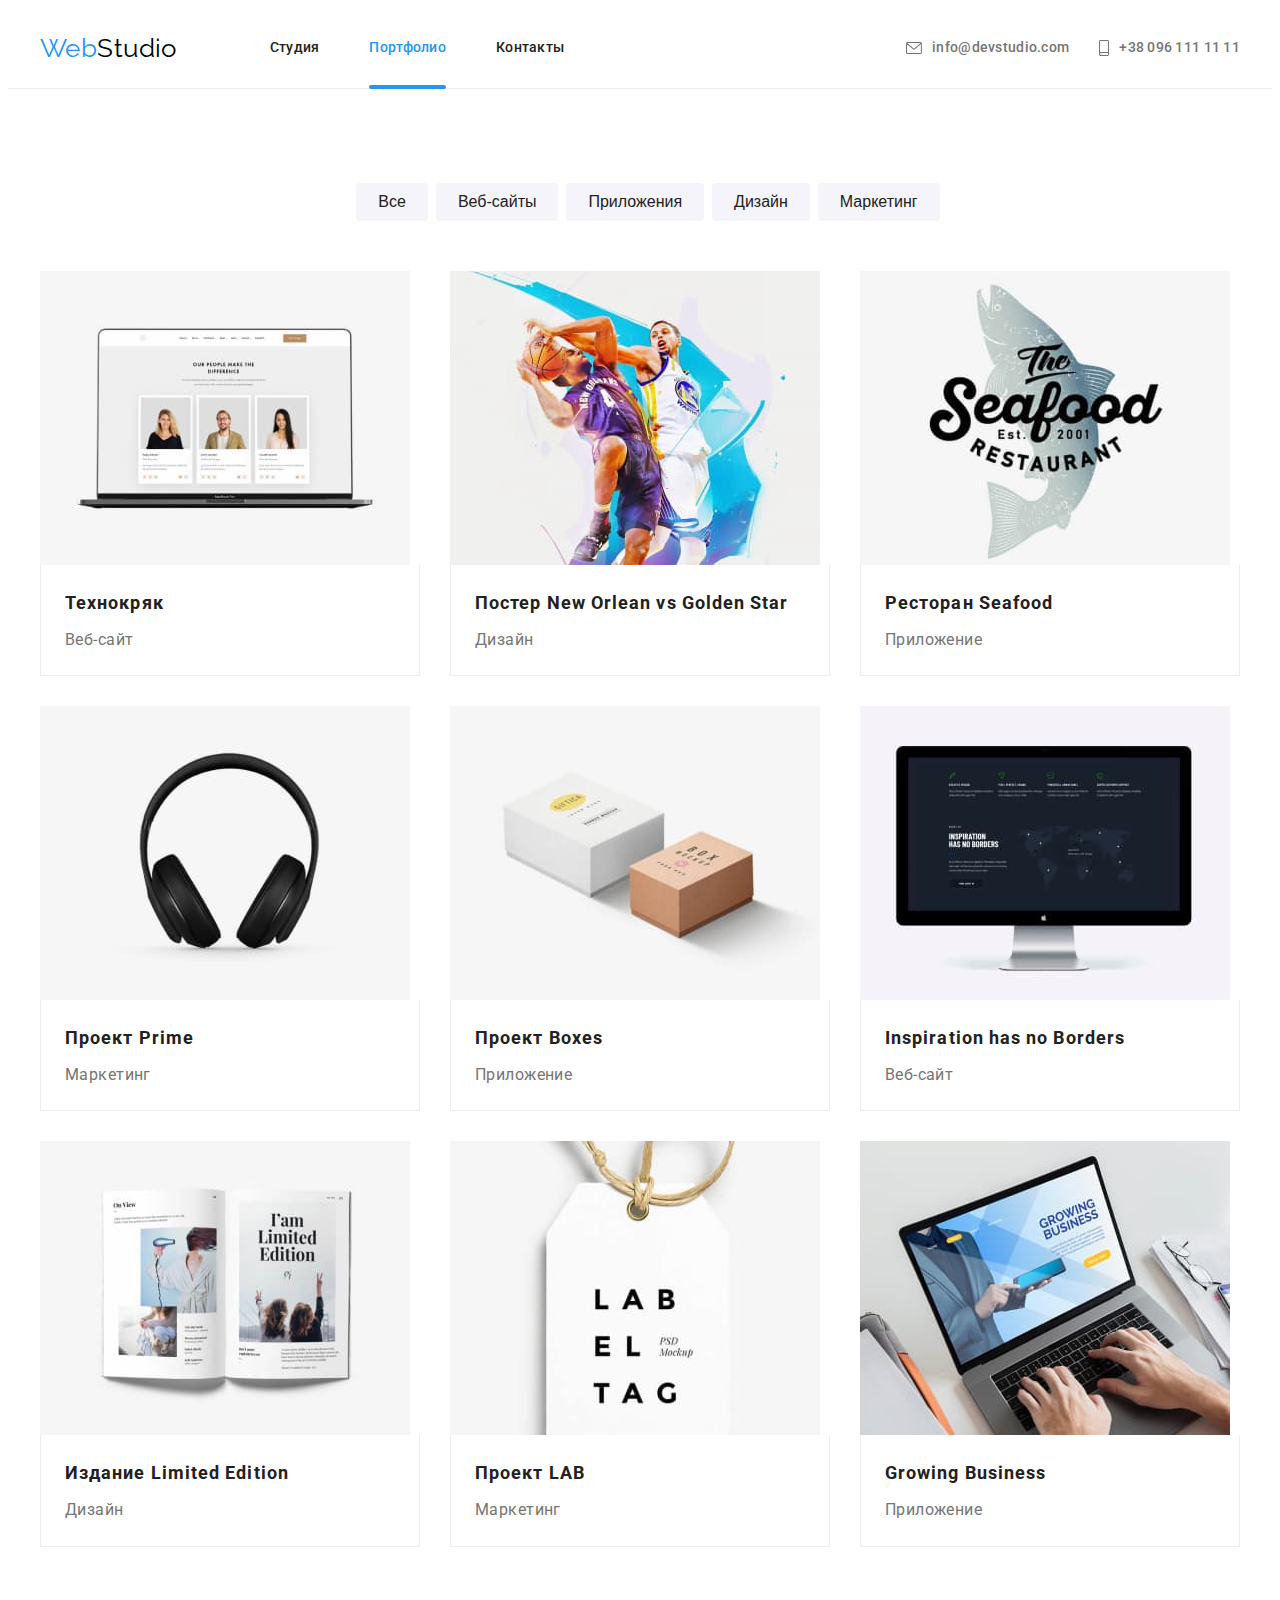
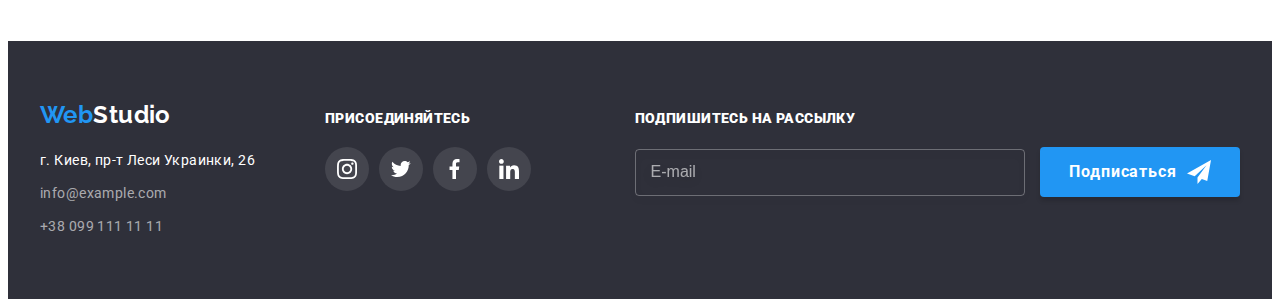
==== commit 04166d0c: "small fix" ====
--- a/portfolio.html
+++ b/portfolio.html
@@ -286,7 +286,7 @@
                   </p>
                 </div>
                 <div class="projects__desc-container">
-                  <h3 class="projects__title">New Orlean vs Golden Star</h3>
+                  <h3 class="projects__title">Постер New Orlean vs Golden Star</h3>
                   <p class="projects__desc">Дизайн</p>
                 </div>
               </a>
--- a/css/main.min.css
+++ b/css/main.min.css
@@ -1,2 +1,2 @@
-:root{--primary-background-color: #ffffff;--secondary-background-color: #f5f4fa;--accent-color: #2196f3;--text-color: #757575;--title-color: #212121;--white-text-color: #ffffff;--black-text-color: #000000;--hero-footer-background-color: #2f303a;--body-color: #e5e5e5;--fill-svg: #afb1b8}body{font-family:'Roboto', sans-serif;background-color:var(--primary-background-color);color:var(--text-color);font-weight:400;font-size:14px;line-height:1.71;letter-spacing:0.03em}img{display:block}.list{list-style:none}.link{text-decoration:none}h1,h2,h3,h4,h5,h6,p{margin-top:0;margin-bottom:0}ul,ol{margin-top:0;margin-bottom:0;padding-left:0}.section{padding-top:60px;padding-bottom:60px}@media screen and (min-width: 1200px){.section{padding-top:94px;padding-bottom:94px}}.container{padding-left:15px;padding-right:15px;margin-left:auto;margin-right:auto;width:100%}@media screen and (min-width: 480px){.container{width:480px;margin:0 auto}}@media screen and (min-width: 768px){.container{width:768px}}@media screen and (min-width: 1200px){.container{width:1200px}}.visually-hidden{position:absolute;width:1px;height:1px;margin:-1px;border:0;padding:0;white-space:nowrap;clip-path:inset(100%);clip:rect(0 0 0 0);overflow:hidden}.section-title{font-weight:700;font-size:36px;line-height:1.17;text-align:center;color:var(--title-color);margin-bottom:50px}.social-title{font-weight:700;font-size:14px;line-height:1.14;letter-spacing:0.03em;text-transform:uppercase;color:var(--primary-background-color);margin-bottom:20px}.page-header{border-bottom:1px solid #ececec;background-color:var(--primary-background-color)}@media screen and (min-width: 768px){.page-header{padding:0}}.accent{color:var(--accent-color)}.header_container{display:flex;justify-content:space-between;align-items:center}.navigation{display:flex;align-items:center}@media screen and (min-width: 768px){.navigation{display:flex;align-items:center}}.header-logo{font-family:'Raleway', sans-serif;display:block;font-size:24px;line-height:1.17;padding:16px 0;color:var(--black-text-color)}@media screen and (min-width: 768px){.header-logo{margin-right:88px}}@media screen and (min-width: 1200px){.header-logo{margin-right:93px;font-size:26px;line-height:1.19}}.navigation__list{display:flex;align-items:center}@media screen and (max-width: 767px){.navigation__list{display:none}}.navigation__item:not(:last-child){margin-right:50px}.navigation__link{font-weight:500;line-height:1.14;letter-spacing:0.02em;color:var(--title-color);display:block;padding-top:32px;padding-bottom:32px;position:relative;transition:color 250ms cubic-bezier(0.4, 0, 0.2, 1)}.navigation__link:hover,.navigation__link:focus{color:var(--accent-color)}.header__mobile-btn{line-height:0;background-color:transparent;border:none;padding:10px 0}@media screen and (min-width: 767px){.header__mobile-btn{display:none}}.header__mobile-icon{width:40px;height:40px;padding:12px 8px;transition:fill 250ms cubic-bezier(0.4, 0, 0.2, 1)}.header__mobile-btn:hover .header__mobile-icon,.header__mobile-btn:focus .header__mobile-icon{fill:var(--accent-color)}.contacts__list{display:flex;flex-direction:column;padding:14px 0}@media screen and (max-width: 767px){.contacts__list{display:none}}@media screen and (min-width: 1200px){.contacts__list{flex-direction:row;align-items:center;padding:0}}.contacts__link{font-weight:500;font-size:14px;line-height:1.14;letter-spacing:0.02em;color:var(--text-color);padding:5px 0;display:flex;align-items:center;transition:color 250ms cubic-bezier(0.4, 0, 0.2, 1)}.contacts__link:hover,.contacts__link:focus{color:var(--accent-color)}@media screen and (min-width: 1200px){.contacts__link{padding:32px 0}}@media screen and (min-width: 1200px){.contacts__item:not(:last-child){margin-right:30px}}.contacts__icon{margin-right:10px;fill:var(--text-color);transition:fill 250ms cubic-bezier(0.4, 0, 0.2, 1)}.contacts__link:hover .contacts__icon,.contacts__link:focus .contacts__icon{fill:var(--accent-color)}.active{color:var(--accent-color)}@media screen and (min-width: 768px){.active::after{content:'';display:block;position:absolute;width:100%;height:4px;background-color:var(--accent-color);border-radius:2px;bottom:-1px;left:0}}.hero{max-width:1600px;min-height:400px;margin-left:auto;margin-right:auto;background-color:var(--hero-footer-background-color);text-align:center;padding-top:118px;padding-bottom:118px;background-image:linear-gradient(rgba(47,48,58,0.4), rgba(47,48,58,0.4)),url(../images/mobile/imghero.jpg);background-repeat:no-repeat;background-position:center;background-size:cover}.hero__title{font-weight:900;font-size:26px;line-height:1.61;text-align:center;letter-spacing:0.06em;text-transform:uppercase;color:var(--white-text-color);max-width:360px;margin:0 auto 30px}@media screen and (min-width: 1200px){.hero__title{font-size:44px;line-height:1.36;max-width:696px}}.hero__btn{background-color:var(--accent-color);font-weight:700;font-size:16px;line-height:1.87;text-align:center;letter-spacing:0.06em;color:var(--white-text-color);cursor:pointer;padding:10px 32px;border-radius:4px;box-shadow:0px 4px 4px rgba(0,0,0,0.15);transition:background-color 250ms cubic-bezier(0.4, 0, 0.2, 1);border:none}.hero__btn:hover,.hero__btn:focus{background-color:#188ce8}@media screen and (min-device-pixel-ratio: 2) and (max-width: 767px), (min-resolution: 192dpi) and (max-width: 767px), (min-resolution: 2dppx) and (max-width: 767px){.hero{background-image:linear-gradient(rgba(47,48,58,0.4), rgba(47,48,58,0.4)),url(../images/mobile/imghero@2x.jpg)}}@media screen and (min-width: 768px){.hero{background-image:linear-gradient(rgba(47,48,58,0.4), rgba(47,48,58,0.4)),url(../images/tablet/imghero.jpg)}}@media screen and (min-width: 768px) and (min-device-pixel-ratio: 2), (min-resolution: 192dpi) and (min-width: 768px), (min-resolution: 2dppx) and (min-width: 768px){.hero{background-image:linear-gradient(rgba(47,48,58,0.4), rgba(47,48,58,0.4)),url(../images/tablet/imghero@2x.jpg)}}@media screen and (min-width: 1200px){.hero{min-height:600px;padding-top:200px;padding-bottom:200px;background-image:linear-gradient(rgba(47,48,58,0.4), rgba(47,48,58,0.4)),url(../images/desktop/imghero.jpg)}}@media screen and (min-width: 1200px) and (min-device-pixel-ratio: 2), (min-resolution: 192dpi) and (min-width: 1200px), (min-resolution: 2dppx) and (min-width: 1200px){.hero{background-image:linear-gradient(rgba(47,48,58,0.4), rgba(47,48,58,0.4)),url(../images/desktop/imghero@2x.jpg)}}@media screen and (min-width: 1200px){.advantages{padding-top:94px;padding-bottom:47px;background-color:var(--primary-background-color)}}@media screen and (min-width: 768px){.advantages__list{display:flex;flex-wrap:wrap;margin-left:-30px;margin-top:-30px}}@media screen and (min-width: 768px){.advantages__item{flex-basis:calc((100% - 60px) / 2);margin-left:30px;margin-top:30px}}@media screen and (min-width: 1200px){.advantages__item{flex-basis:calc((100% - 120px) / 4)}}.advantages__item:not(:last-child){margin-bottom:30px}@media screen and (min-width: 768px){.advantages__item:not(:last-child){margin-bottom:0}}.advantages__icons-box{display:flex;justify-content:center;align-items:center;padding:25px 0;margin-bottom:30px;border-radius:4px;background-color:#f5f4fa}.advantages__icon{width:70px;height:70px}.advantages__title{font-size:14px;font-weight:700;line-height:1.14;text-transform:uppercase;color:var(--title-color);margin-bottom:10px;text-align:center}@media screen and (min-width: 768px){.advantages__title{text-align:left}}.work{padding-top:47px;padding-bottom:94px;background-color:var(--primary-background-color)}.work__list{display:flex;flex-wrap:wrap;margin-left:-30px;margin-top:-30px}.work__item{flex-basis:calc((100% - 90px) / 3);margin-left:30px;margin-top:30px}.work__img-wrapper{position:relative}.work__overlay{font-family:'Roboto', sans-serif;font-weight:700;font-size:14px;line-height:1.14;text-transform:uppercase;color:var(--primary-background-color);position:absolute;display:flex;justify-content:center;align-items:center;height:70px;width:100%;bottom:0;left:0;background-color:rgba(47,48,58,0.8)}@media screen and (max-width: 1199px){.work{display:none}}.team{background-color:var(--secondary-background-color)}.team img{max-width:100%;height:auto}.team__item{background-color:var(--primary-background-color);box-shadow:0px 1px 3px rgba(0,0,0,0.12),0px 1px 1px rgba(0,0,0,0.14),0px 2px 1px rgba(0,0,0,0.2);border-radius:0px 0px 4px 4px}.team__item:not(:last-child){margin-bottom:30px}.team__wrapper-description{padding:30px 32px}.team__title{font-weight:500;font-size:16px;line-height:1.19;text-align:center;color:var(--title-color);margin-bottom:10px}.team__description{font-size:16px;line-height:1.19;text-align:center;margin-bottom:16px}.team__social-list-link{width:44px;height:44px;border-radius:50%;background-color:var(--primary-background-color);display:flex;align-items:center;justify-content:center;transition:background-color 250ms cubic-bezier(0.4, 0, 0.2, 1)}.team__social-list-link:hover,.team__social-list-link:focus{background-color:var(--accent-color)}.team__social-list{display:flex;align-items:center;justify-content:center}.team__social-list-item:not(:last-child){margin-right:10px}.team__social-icon{width:20px;height:20px;fill:var(--fill-svg);transition:fill 250ms cubic-bezier(0.4, 0, 0.2, 1)}.team__social-list-link:hover .team__social-icon,.team__social-list-link:focus .team__social-icon{fill:var(--primary-background-color)}@media screen and (min-width: 768px){.team__list{display:flex;flex-wrap:wrap;margin-left:-30px;margin-top:-30px}}@media screen and (min-width: 768px){.team__item{flex-basis:calc((100% - 60px) / 2);margin-left:30px;margin-top:30px}.team__item:not(:last-child){margin-bottom:0px}}@media screen and (min-width: 1200px){.team__item{flex-basis:calc((100% - 120px) / 4)}}.clients__list{display:flex;flex-wrap:wrap;margin-top:-30px;margin-left:-30px}.clients__item{flex-basis:calc((100% - 60px) / 2);margin-top:30px;margin-left:30px}.clients__link{display:flex;justify-content:center;align-items:center;padding:15px 0;border:1px solid #afb1b8;border-radius:4px;transition:border-color 250ms cubic-bezier(0.4, 0, 0.2, 1)}.clients__link:hover,.clients__link:focus{border:1px solid var(--accent-color)}.clients__icon{fill:#afb1b8;width:106px;height:60px;transition:fill 250ms cubic-bezier(0.4, 0, 0.2, 1)}.clients__link:hover .clients__icon,.clients__link:focus .clients__icon{fill:var(--accent-color)}@media screen and (min-width: 768px){.clients__item{flex-basis:calc((100% - 90px) / 3)}}@media screen and (min-width: 1200px){.clients__item{flex-basis:calc((100% - 180px) / 6)}}.footer__container{text-align:center;padding:60px 15px}@media screen and (min-width: 1200px){.footer__container{display:flex;align-items:baseline;text-align:left}}.footer-main-wrapper{margin-bottom:60px}@media screen and (min-width: 768px) and (max-width: 1199px){.footer-main-wrapper{display:flex;align-items:baseline;justify-content:space-between;padding-left:76px;padding-right:89px}}@media screen and (min-width: 1200px){.footer-main-wrapper{display:flex;align-items:baseline;margin-bottom:0}}.address-wrapper{margin-bottom:60px}@media screen and (min-width: 768px){.address-wrapper{margin-bottom:0}}@media screen and (min-width: 1200px){.address-wrapper{margin-right:70px}}@media screen and (min-width: 1200px){.footer-subscribe{margin-left:auto}}.footer-logo{font-family:'Raleway', sans-serif;font-weight:700;font-size:24px;line-height:1.19;color:var(--white-text-color);margin-bottom:20px;display:block}.page-footer{background-color:var(--hero-footer-background-color)}.address{font-style:normal;margin-top:20px}.address__item:not(:last-child){margin-bottom:9px}.address__link{line-height:1.71;color:var(--white-text-color);display:block;transition:color 250ms cubic-bezier(0.4, 0, 0.2, 1)}.address__link:hover,.address__link:focus{color:var(--accent-color)}.footer-contacts-link{line-height:1.71;color:rgba(255,255,255,0.6);display:block;transition:color 250ms cubic-bezier(0.4, 0, 0.2, 1)}.footer-contacts-link:hover,.footer-contacts-link:focus{color:var(--accent-color)}.footer-social-icon{fill:var(--primary-background-color)}.footer-social-link{width:44px;height:44px;border-radius:50%;background-color:var(--primary-background-color);display:flex;align-items:center;justify-content:center;background-color:rgba(255,255,255,0.1);transition:background-color 250ms cubic-bezier(0.4, 0, 0.2, 1)}.footer-social-link:hover,.footer-social-link:focus{background-color:var(--accent-color)}.footer-form__input{width:100%;color:var(--primary-background-color);border:1px solid rgba(255,255,255,0.3);background-color:transparent;filter:drop-shadow(0px 4px 4px rgba(0,0,0,0.15));border-radius:4px;padding:15px;margin-bottom:20px}.footer-form__input::placeholder{font-weight:400;font-size:16px;line-height:1.25;color:rgba(255,255,255,0.6)}@media screen and (min-width: 768px){.footer-form__input{width:450px}}@media screen and (min-width: 1200px){.footer-form__input{width:358px;margin-right:12px;margin-bottom:0}}.footer-form__btn{min-width:200px;background-color:var(--accent-color);box-shadow:0px 4px 4px rgba(0,0,0,0.15);border-radius:4px;padding:10px 28px;font-family:'Roboto', sans-serif;font-weight:700;font-size:16px;line-height:1.88;text-align:center;letter-spacing:0.06em;color:var(--primary-background-color);cursor:pointer;display:inline-flex;justify-content:center;align-items:center;transition:background-color 250ms cubic-bezier(0.4, 0, 0.2, 1);border:none}.footer-form__btn:hover,.footer-form__btn:focus{background-color:#188ce8}@media screen and (min-width: 768px){.footer-form__btn{display:flex;margin:0 auto}}@media screen and (min-width: 1200px){.footer-form__btn{display:inline-flex}}.footer-form__icon{margin-left:10px}.portfolio img{max-width:100%;height:auto}.filters{display:flex;margin-right:-8px;margin-top:-15px;margin-bottom:40px;flex-wrap:wrap}@media screen and (min-width: 768px){.filters{margin-bottom:0px;justify-content:center;margin-bottom:30px}}@media screen and (min-width: 1209px){.filters{margin-bottom:50px}}.filters__item{margin-left:8px;margin-top:15px}.filters__btn{font-weight:500;font-size:16px;line-height:1.6;text-align:center;color:var(--title-color);background-color:var(--secondary-background-color);border-radius:4px;cursor:pointer;border:0;padding:6px 22px;transition:color 250ms cubic-bezier(0.4, 0, 0.2, 1),background-color 250ms cubic-bezier(0.4, 0, 0.2, 1),box-shadow 250ms cubic-bezier(0.4, 0, 0.2, 1)}.filters__btn:hover,.filters__btn:focus{background-color:var(--accent-color);color:var(--white-text-color);box-shadow:0px 3px 1px rgba(0,0,0,0.1),0px 1px 2px rgba(0,0,0,0.08),0px 2px 2px rgba(0,0,0,0.12)}.projects{display:flex;flex-wrap:wrap}@media screen and (min-width: 768px){.projects{display:flex;flex-wrap:wrap;margin-left:-30px;margin-top:-30px}}@media screen and (min-width: 1200px){.projects{display:flex;flex-wrap:wrap;margin-left:-30px;margin-top:-30px}}@media screen and (min-width: 768px){.projects__item{flex-basis:calc((100% - 60px) / 2);margin-left:30px;margin-top:30px;background:#ffffff}}@media screen and (min-width: 1200px){.projects__item{flex-basis:calc((100% - 90px) / 3);margin-left:30px;margin-top:30px;background:#ffffff}}.projects__item:not(:last-child){margin-bottom:30px}@media screen and (min-width: 768px){.projects__item:not(:last-child){margin-bottom:0px}}.projects__link{display:block;transition:box-shadow 250ms cubic-bezier(0.4, 0, 0.2, 1)}.projects__link:hover,.projects__link:focus{box-shadow:0px 1px 1px rgba(0,0,0,0.12),1px 4px 6px rgba(0,0,0,0.16),0px 4px 4px rgba(0,0,0,0.06)}.projects-image-wrapper{position:relative;overflow:hidden}.image-overlay{position:absolute;background-color:rgba(33,150,243,0.9);font-family:'Roboto', sans-serif;font-weight:400;font-size:18px;line-height:1.56;padding:63px 24px;letter-spacing:0.03em;width:100%;height:100%;top:0;left:0;overflow:auto;color:var(--primary-background-color);transform:translateY(100%);transition:transform 250ms cubic-bezier(0.4, 0, 0.2, 1)}.projects__link:hover .image-overlay,.projects__link:focus .image-overlay{transform:translateY(0%)}.projects__title{font-weight:700;font-size:18px;line-height:2;letter-spacing:0.06em;color:var(--title-color);margin-bottom:4px}.projects__desc{font-size:16px;line-height:1.9;color:var(--text-color)}.projects__desc-container{padding:20px 24px;border:1px solid #eeeeee;border-top:0}.backdrop{width:100vw;height:100vh;position:fixed;background-color:rgba(0,0,0,0.2);top:0;left:0;z-index:100;transition:opacity 250ms cubic-bezier(0.4, 0, 0.2, 1),visibility 250ms cubic-bezier(0.4, 0, 0.2, 1)}.modal-window{max-width:450px;border-radius:4px;background-color:var(--primary-background-color);position:absolute;box-shadow:0px 1px 3px rgba(0,0,0,0.12),0px 1px 1px rgba(0,0,0,0.14),0px 2px 1px rgba(0,0,0,0.2);padding:40px}.modal-close-btn{width:30px;height:30px;border:1px solid rgba(0,0,0,0.1);background-color:transparent;border-radius:50%;cursor:pointer;position:absolute;top:8px;right:8px;padding:0;display:flex;justify-content:center;align-items:center}.modal-close-icon{transition:fill 250ms cubic-bezier(0.4, 0, 0.2, 1)}.modal-close-icon:hover,.modal-close-icon:focus{fill:var(--accent-color)}.is-hidden{opacity:0;visibility:hidden;pointer-events:none}@media screen and (min-width: 450px){.modal-window{top:50%;left:50%;transform:translate(-50%, -50%);min-width:450px}}@media screen and (min-width: 1200px){.modal-window{min-width:528px}}.form-top-text{font-family:'Roboto';font-weight:700;font-size:20px;line-height:1.5;text-align:center;color:var(--title-color);margin-bottom:12px}.form-wrapper{position:relative;display:block;margin-top:4px}.form-input{width:100%;height:40px;border:1px solid rgba(33,33,33,0.2);padding-left:42px;border-radius:4px;transition:border-color 250ms cubic-bezier(0.4, 0, 0.2, 1)}.form-input:focus{border-color:var(--accent-color);outline:none}.form-label{font-weight:400;font-size:12px;line-height:1.17;letter-spacing:0.01em;margin-bottom:10px;color:var(--text-color)}.form-label-text{margin-bottom:20px;font-size:12px;line-height:1.17;letter-spacing:0.01em}.form-icon{position:absolute;top:50%;left:12px;transform:translateY(-50%);fill:var(--title-color);transition:fill 250ms cubic-bezier(0.4, 0, 0.2, 1)}.form-input:focus+.form-icon{color:var(--accent-color)}.form-about{height:120px;width:100%;border:1px solid rgba(33,33,33,0.2);border-radius:4px;resize:none;padding:12px 16px;margin-top:4px;transition:border-color 250ms cubic-bezier(0.4, 0, 0.2, 1);margin-bottom:20px}.form-about:focus{border-color:var(--accent-color);outline:none}.form-about::placeholder{font-weight:400;font-size:12px;line-height:1.16;letter-spacing:0.01em;color:rgba(117,117,117,0.5)}.agree{font-weight:400;font-size:12px;line-height:1.17;color:var(--text-color)}.modal-form-policy-link{color:var(--accent-color)}.form-checkbox{display:flex;align-items:center;justify-content:center;margin-bottom:30px;cursor:pointer}.checkbox-custom-icon{display:block;width:16px;height:15px;border:2px solid var(--title-color);border-radius:2px;margin-right:8px;transition:border-color 250ms cubic-bezier(0.4, 0, 0.2, 1),background-color 250ms cubic-bezier(0.4, 0, 0.2, 1)}.form-checkbox-input:focus+.checkbox-custom-icon{border-color:var(--accent-color)}.form-checkbox-input:checked+.checkbox-custom-icon{background-color:var(--accent-color);background-image:url(../images/check.svg);background-repeat:no-repeat;background-position:50% 50%;border-color:var(--accent-color);border-radius:2px}.form-button{font-family:'Roboto', sans-serif;cursor:pointer;display:block;font-weight:700;font-size:16px;line-height:1.87;border-radius:4px;padding:10px 55px;background-color:var(--accent-color);border:0;letter-spacing:0.06em;color:var(--primary-background-color);margin:0 auto;box-shadow:0px 4px 4px rgba(0,0,0,0.15);transition:background-color 250ms cubic-bezier(0.4, 0, 0.2, 1),box-shadow 250ms cubic-bezier(0.4, 0, 0.2, 1)}.form-button:hover,.form-button:focus{background-color:#188ce8;box-shadow:0px 4px 4px rgba(0,0,0,0.15)}@media screen and (min-width: 1200px){.form-top-text{line-height:1.15;max-width:unset}}@media screen and (min-width: 1200px){.agree{font-size:14px}}@media screen and (max-width: 320px){.checkbox-custom-icon{width:20px}}.mobile{z-index:1;position:fixed;top:0;left:0;width:100vw;height:100vh;background-color:var(--primary-background-color);overflow:auto;opacity:0;visibility:hidden;pointer-events:none}.mobile.is-open{opacity:1;visibility:visible;pointer-events:auto}.mobile__container{position:relative;padding:48px 25px;max-width:480px}.mobile__close-btn{position:absolute;top:10px;right:0;width:40px;height:40px;border:none;background-color:transparent;padding:0;line-height:0}.mobile__nav{margin-bottom:302px}.mobile__nav-item:not(:last-child){padding-bottom:32px}.mobile__nav-link{font-weight:500;font-size:40px;line-height:1.18;letter-spacing:0.02em;color:var(--title-color)}.mobile__nav-link:hover,.mobile__nav-link:focus{color:var(--accent-color)}.mobile__contacts{margin-bottom:64px}.mobile__contacts-item:not(:last-child){margin-bottom:32px}.mobile__contacts-link{font-weight:500;font-size:24px;line-height:1.17;letter-spacing:0.02em;color:var(--text-color)}.mobile__contacts-link:hover,.mobile__contacts-link:focus{color:var(--accent-color);font-size:34px;line-height:1.18}.mobile__social{display:flex;flex-wrap:wrap}.mobile__social-item{display:flex}.mobile__social-item:not(:last-child){margin-right:10px}.mobile__social-item:not(:last-child)::after{content:'';display:inline-flex;width:1px;height:22px;background-color:rgba(33,33,33,0.2);margin-left:10px}.mobile__social-link{font-weight:500;font-size:18px;line-height:1.22;letter-spacing:0.02em;color:var(--accent-color)}.mobile__social-link:focus,.mobile__social-link:hover{color:#188ce8}.mobile__close-icon{transition:fill 250ms cubic-bezier(0.4, 0, 0.2, 1)}.mobile__close-btn:hover .mobile__close-icon,.mobile__close-btn:focus .mobile__close-icon{fill:var(--accent-color)}@media screen and (min-width: 768px){.mobile{display:none}}
+:root{--primary-background-color: #ffffff;--secondary-background-color: #f5f4fa;--accent-color: #2196f3;--text-color: #757575;--title-color: #212121;--white-text-color: #ffffff;--black-text-color: #000000;--hero-footer-background-color: #2f303a;--body-color: #e5e5e5;--fill-svg: #afb1b8}body{font-family:'Roboto', sans-serif;background-color:var(--primary-background-color);color:var(--text-color);font-weight:400;font-size:14px;line-height:1.71;letter-spacing:0.03em}img{display:block}.list{list-style:none}.link{text-decoration:none}h1,h2,h3,h4,h5,h6,p{margin-top:0;margin-bottom:0}ul,ol{margin-top:0;margin-bottom:0;padding-left:0}.section{padding-top:60px;padding-bottom:60px}@media screen and (min-width: 1200px){.section{padding-top:94px;padding-bottom:94px}}.container{padding-left:15px;padding-right:15px;margin-left:auto;margin-right:auto;width:100%}@media screen and (min-width: 480px){.container{width:480px;margin:0 auto}}@media screen and (min-width: 768px){.container{width:768px}}@media screen and (min-width: 1200px){.container{width:1200px}}.visually-hidden{position:absolute;width:1px;height:1px;margin:-1px;border:0;padding:0;white-space:nowrap;clip-path:inset(100%);clip:rect(0 0 0 0);overflow:hidden}.section-title{font-weight:700;font-size:28px;line-height:1.17;text-align:center;color:var(--title-color);margin-bottom:30px}@media screen and (min-width: 1200px){.section-title{font-size:36px;margin-bottom:50px}}.social-title{font-weight:700;font-size:14px;line-height:1.14;letter-spacing:0.03em;text-transform:uppercase;color:var(--primary-background-color);margin-bottom:20px}.page-header{border-bottom:1px solid #ececec;background-color:var(--primary-background-color)}@media screen and (min-width: 768px){.page-header{padding:0}}.accent{color:var(--accent-color)}.header_container{display:flex;justify-content:space-between;align-items:center}.navigation{display:flex;align-items:center}@media screen and (min-width: 768px){.navigation{display:flex;align-items:center}}.header-logo{font-family:'Raleway', sans-serif;display:block;font-size:24px;line-height:1.17;padding:16px 0;color:var(--black-text-color)}@media screen and (min-width: 768px){.header-logo{margin-right:88px}}@media screen and (min-width: 1200px){.header-logo{margin-right:93px;font-size:26px;line-height:1.19}}.navigation__list{display:flex;align-items:center}@media screen and (max-width: 767px){.navigation__list{display:none}}.navigation__item:not(:last-child){margin-right:50px}.navigation__link{font-weight:500;line-height:1.14;letter-spacing:0.02em;color:var(--title-color);display:block;padding-top:32px;padding-bottom:32px;position:relative;transition:color 250ms cubic-bezier(0.4, 0, 0.2, 1)}.navigation__link:hover,.navigation__link:focus{color:var(--accent-color)}.header__mobile-btn{line-height:0;background-color:transparent;border:none;padding:10px 0}@media screen and (min-width: 767px){.header__mobile-btn{display:none}}.header__mobile-icon{width:40px;height:40px;padding:12px 8px;transition:fill 250ms cubic-bezier(0.4, 0, 0.2, 1)}.header__mobile-btn:hover .header__mobile-icon,.header__mobile-btn:focus .header__mobile-icon{fill:var(--accent-color)}.contacts__list{display:flex;flex-direction:column;padding:14px 0}@media screen and (max-width: 767px){.contacts__list{display:none}}@media screen and (min-width: 1200px){.contacts__list{flex-direction:row;align-items:center;padding:0}}.contacts__link{font-weight:500;font-size:14px;line-height:1.14;letter-spacing:0.02em;color:var(--text-color);padding:5px 0;display:flex;align-items:center;transition:color 250ms cubic-bezier(0.4, 0, 0.2, 1)}.contacts__link:hover,.contacts__link:focus{color:var(--accent-color)}@media screen and (min-width: 1200px){.contacts__link{padding:32px 0}}@media screen and (min-width: 1200px){.contacts__item:not(:last-child){margin-right:30px}}.contacts__icon{margin-right:10px;fill:var(--text-color);transition:fill 250ms cubic-bezier(0.4, 0, 0.2, 1)}.contacts__link:hover .contacts__icon,.contacts__link:focus .contacts__icon{fill:var(--accent-color)}.active{color:var(--accent-color)}@media screen and (min-width: 768px){.active::after{content:'';display:block;position:absolute;width:100%;height:4px;background-color:var(--accent-color);border-radius:2px;bottom:-1px;left:0}}.hero{max-width:1600px;min-height:400px;margin-left:auto;margin-right:auto;background-color:var(--hero-footer-background-color);text-align:center;padding-top:118px;padding-bottom:118px;background-image:linear-gradient(rgba(47,48,58,0.4), rgba(47,48,58,0.4)),url(../images/mobile/imghero.jpg);background-repeat:no-repeat;background-position:center;background-size:cover}.hero__title{font-weight:900;font-size:26px;line-height:1.61;text-align:center;letter-spacing:0.06em;text-transform:uppercase;color:var(--white-text-color);max-width:360px;margin:0 auto 30px}@media screen and (min-width: 1200px){.hero__title{font-size:44px;line-height:1.36;max-width:696px}}.hero__btn{background-color:var(--accent-color);font-weight:700;font-size:16px;line-height:1.87;text-align:center;letter-spacing:0.06em;color:var(--white-text-color);cursor:pointer;padding:10px 32px;border-radius:4px;box-shadow:0px 4px 4px rgba(0,0,0,0.15);transition:background-color 250ms cubic-bezier(0.4, 0, 0.2, 1);border:none}.hero__btn:hover,.hero__btn:focus{background-color:#188ce8}@media screen and (min-device-pixel-ratio: 2) and (max-width: 767px), (min-resolution: 192dpi) and (max-width: 767px), (min-resolution: 2dppx) and (max-width: 767px){.hero{background-image:linear-gradient(rgba(47,48,58,0.4), rgba(47,48,58,0.4)),url(../images/mobile/imghero@2x.jpg)}}@media screen and (min-width: 768px){.hero{background-image:linear-gradient(rgba(47,48,58,0.4), rgba(47,48,58,0.4)),url(../images/tablet/imghero.jpg)}}@media screen and (min-width: 768px) and (min-device-pixel-ratio: 2), (min-resolution: 192dpi) and (min-width: 768px), (min-resolution: 2dppx) and (min-width: 768px){.hero{background-image:linear-gradient(rgba(47,48,58,0.4), rgba(47,48,58,0.4)),url(../images/tablet/imghero@2x.jpg)}}@media screen and (min-width: 1200px){.hero{min-height:600px;padding-top:200px;padding-bottom:200px;background-image:linear-gradient(rgba(47,48,58,0.4), rgba(47,48,58,0.4)),url(../images/desktop/imghero.jpg)}}@media screen and (min-width: 1200px) and (min-device-pixel-ratio: 2), (min-resolution: 192dpi) and (min-width: 1200px), (min-resolution: 2dppx) and (min-width: 1200px){.hero{background-image:linear-gradient(rgba(47,48,58,0.4), rgba(47,48,58,0.4)),url(../images/desktop/imghero@2x.jpg)}}@media screen and (min-width: 1200px){.advantages{padding-top:94px;padding-bottom:47px;background-color:var(--primary-background-color)}}@media screen and (min-width: 768px){.advantages__list{display:flex;flex-wrap:wrap;margin-left:-30px;margin-top:-30px}}@media screen and (min-width: 768px){.advantages__item{flex-basis:calc((100% - 60px) / 2);margin-left:30px;margin-top:30px}}@media screen and (min-width: 1200px){.advantages__item{flex-basis:calc((100% - 120px) / 4)}}.advantages__item:not(:last-child){margin-bottom:30px}@media screen and (min-width: 768px){.advantages__item:not(:last-child){margin-bottom:0}}.advantages__icons-box{display:flex;justify-content:center;align-items:center;padding:25px 0;margin-bottom:30px;border-radius:4px;background-color:#f5f4fa}.advantages__icon{width:70px;height:70px}.advantages__title{font-size:14px;font-weight:700;line-height:1.14;text-transform:uppercase;color:var(--title-color);margin-bottom:10px;text-align:center}@media screen and (min-width: 768px){.advantages__title{text-align:left}}.work{padding-top:47px;padding-bottom:94px;background-color:var(--primary-background-color)}.work__list{display:flex;flex-wrap:wrap;margin-left:-30px;margin-top:-30px}.work__item{flex-basis:calc((100% - 90px) / 3);margin-left:30px;margin-top:30px}.work__img-wrapper{position:relative}.work__overlay{font-family:'Roboto', sans-serif;font-weight:700;font-size:14px;line-height:1.14;text-transform:uppercase;color:var(--primary-background-color);position:absolute;display:flex;justify-content:center;align-items:center;height:70px;width:100%;bottom:0;left:0;background-color:rgba(47,48,58,0.8)}@media screen and (max-width: 1199px){.work{display:none}}.team{background-color:var(--secondary-background-color)}.team img{max-width:100%;height:auto}.team__item{background-color:var(--primary-background-color);box-shadow:0px 1px 3px rgba(0,0,0,0.12),0px 1px 1px rgba(0,0,0,0.14),0px 2px 1px rgba(0,0,0,0.2);border-radius:0px 0px 4px 4px}.team__item:not(:last-child){margin-bottom:30px}.team__wrapper-description{padding:30px 32px}.team__title{font-weight:500;font-size:16px;line-height:1.19;text-align:center;color:var(--title-color);margin-bottom:10px}.team__description{font-size:16px;line-height:1.19;text-align:center;margin-bottom:16px}.team__social-list-link{width:44px;height:44px;border-radius:50%;background-color:var(--primary-background-color);display:flex;align-items:center;justify-content:center;transition:background-color 250ms cubic-bezier(0.4, 0, 0.2, 1)}.team__social-list-link:hover,.team__social-list-link:focus{background-color:var(--accent-color)}.team__social-list{display:flex;align-items:center;justify-content:center}.team__social-list-item:not(:last-child){margin-right:10px}.team__social-icon{width:20px;height:20px;fill:var(--fill-svg);transition:fill 250ms cubic-bezier(0.4, 0, 0.2, 1)}.team__social-list-link:hover .team__social-icon,.team__social-list-link:focus .team__social-icon{fill:var(--primary-background-color)}@media screen and (min-width: 768px){.team__list{display:flex;flex-wrap:wrap;margin-left:-30px;margin-top:-30px}}@media screen and (min-width: 768px){.team__item{flex-basis:calc((100% - 60px) / 2);margin-left:30px;margin-top:30px}.team__item:not(:last-child){margin-bottom:0px}}@media screen and (min-width: 1200px){.team__item{flex-basis:calc((100% - 120px) / 4)}}.clients__list{display:flex;flex-wrap:wrap;margin-top:-30px;margin-left:-30px}.clients__item{flex-basis:calc((100% - 60px) / 2);margin-top:30px;margin-left:30px}.clients__link{display:flex;justify-content:center;align-items:center;padding:15px 0;border:1px solid #afb1b8;border-radius:4px;transition:border-color 250ms cubic-bezier(0.4, 0, 0.2, 1)}.clients__link:hover,.clients__link:focus{border:1px solid var(--accent-color)}.clients__icon{fill:#afb1b8;width:106px;height:60px;transition:fill 250ms cubic-bezier(0.4, 0, 0.2, 1)}.clients__link:hover .clients__icon,.clients__link:focus .clients__icon{fill:var(--accent-color)}@media screen and (min-width: 768px){.clients__item{flex-basis:calc((100% - 90px) / 3)}}@media screen and (min-width: 1200px){.clients__item{flex-basis:calc((100% - 180px) / 6)}}.footer__container{text-align:center;padding:60px 15px}@media screen and (min-width: 1200px){.footer__container{display:flex;align-items:baseline;text-align:left}}.footer-main-wrapper{margin-bottom:60px}@media screen and (min-width: 768px) and (max-width: 1199px){.footer-main-wrapper{display:flex;align-items:baseline;justify-content:space-between;padding-left:76px;padding-right:89px}}@media screen and (min-width: 1200px){.footer-main-wrapper{display:flex;align-items:baseline;margin-bottom:0}}.address-wrapper{margin-bottom:60px}@media screen and (min-width: 768px){.address-wrapper{margin-bottom:0}}@media screen and (min-width: 1200px){.address-wrapper{margin-right:70px}}@media screen and (min-width: 1200px){.footer-subscribe{margin-left:auto}}.footer-logo{font-family:'Raleway', sans-serif;font-weight:700;font-size:24px;line-height:1.19;color:var(--white-text-color);margin-bottom:20px;display:block}.page-footer{background-color:var(--hero-footer-background-color)}.address{font-style:normal;margin-top:20px}.address__item:not(:last-child){margin-bottom:9px}.address__link{line-height:1.71;color:var(--white-text-color);display:block;transition:color 250ms cubic-bezier(0.4, 0, 0.2, 1)}.address__link:hover,.address__link:focus{color:var(--accent-color)}.footer-contacts-link{line-height:1.71;color:rgba(255,255,255,0.6);display:block;transition:color 250ms cubic-bezier(0.4, 0, 0.2, 1)}.footer-contacts-link:hover,.footer-contacts-link:focus{color:var(--accent-color)}.footer-social-icon{fill:var(--primary-background-color)}.footer-social-link{width:44px;height:44px;border-radius:50%;background-color:var(--primary-background-color);display:flex;align-items:center;justify-content:center;background-color:rgba(255,255,255,0.1);transition:background-color 250ms cubic-bezier(0.4, 0, 0.2, 1)}.footer-social-link:hover,.footer-social-link:focus{background-color:var(--accent-color)}.footer-form__input{width:100%;color:var(--primary-background-color);border:1px solid rgba(255,255,255,0.3);background-color:transparent;filter:drop-shadow(0px 4px 4px rgba(0,0,0,0.15));border-radius:4px;padding:15px;margin-bottom:20px}.footer-form__input::placeholder{font-weight:400;font-size:16px;line-height:1.25;color:rgba(255,255,255,0.6)}@media screen and (min-width: 768px){.footer-form__input{width:450px}}@media screen and (min-width: 1200px){.footer-form__input{width:358px;margin-right:12px;margin-bottom:0}}.footer-form__btn{min-width:200px;background-color:var(--accent-color);box-shadow:0px 4px 4px rgba(0,0,0,0.15);border-radius:4px;padding:10px 28px;font-family:'Roboto', sans-serif;font-weight:700;font-size:16px;line-height:1.88;text-align:center;letter-spacing:0.06em;color:var(--primary-background-color);cursor:pointer;display:inline-flex;justify-content:center;align-items:center;transition:background-color 250ms cubic-bezier(0.4, 0, 0.2, 1);border:none}.footer-form__btn:hover,.footer-form__btn:focus{background-color:#188ce8}@media screen and (min-width: 768px){.footer-form__btn{display:flex;margin:0 auto}}@media screen and (min-width: 1200px){.footer-form__btn{display:inline-flex}}.footer-form__icon{margin-left:10px}.portfolio img{max-width:100%;height:auto}.filters{display:flex;margin-right:-8px;margin-top:-15px;margin-bottom:40px;flex-wrap:wrap}@media screen and (min-width: 768px){.filters{margin-bottom:0px;justify-content:center;margin-bottom:30px}}@media screen and (min-width: 1209px){.filters{margin-bottom:50px}}.filters__item{margin-left:8px;margin-top:15px}.filters__btn{font-weight:500;font-size:16px;line-height:1.6;text-align:center;color:var(--title-color);background-color:var(--secondary-background-color);border-radius:4px;cursor:pointer;border:0;padding:6px 22px;transition:color 250ms cubic-bezier(0.4, 0, 0.2, 1),background-color 250ms cubic-bezier(0.4, 0, 0.2, 1),box-shadow 250ms cubic-bezier(0.4, 0, 0.2, 1)}.filters__btn:hover,.filters__btn:focus{background-color:var(--accent-color);color:var(--white-text-color);box-shadow:0px 3px 1px rgba(0,0,0,0.1),0px 1px 2px rgba(0,0,0,0.08),0px 2px 2px rgba(0,0,0,0.12)}.projects{display:flex;flex-wrap:wrap}@media screen and (min-width: 768px){.projects{display:flex;flex-wrap:wrap;margin-left:-30px;margin-top:-30px}}@media screen and (min-width: 1200px){.projects{display:flex;flex-wrap:wrap;margin-left:-30px;margin-top:-30px}}@media screen and (min-width: 768px){.projects__item{flex-basis:calc((100% - 60px) / 2);margin-left:30px;margin-top:30px;background:#ffffff}}@media screen and (min-width: 1200px){.projects__item{flex-basis:calc((100% - 90px) / 3);margin-left:30px;margin-top:30px;background:#ffffff}}.projects__item:not(:last-child){margin-bottom:30px}@media screen and (min-width: 768px){.projects__item:not(:last-child){margin-bottom:0px}}.projects__link{display:block;transition:box-shadow 250ms cubic-bezier(0.4, 0, 0.2, 1);display:flex;flex-direction:column;height:100%}.projects__link:hover,.projects__link:focus{box-shadow:0px 1px 1px rgba(0,0,0,0.12),1px 4px 6px rgba(0,0,0,0.16),0px 4px 4px rgba(0,0,0,0.06)}.projects-image-wrapper{position:relative;overflow:hidden}.image-overlay{position:absolute;background-color:rgba(33,150,243,0.9);font-family:'Roboto', sans-serif;font-weight:400;font-size:18px;line-height:1.56;padding:63px 24px;letter-spacing:0.03em;width:100%;height:100%;top:0;left:0;overflow:auto;color:var(--primary-background-color);transform:translateY(100%);transition:transform 250ms cubic-bezier(0.4, 0, 0.2, 1)}.projects__link:hover .image-overlay,.projects__link:focus .image-overlay{transform:translateY(0%)}.projects__title{font-weight:700;font-size:18px;line-height:2;letter-spacing:0.06em;color:var(--title-color);margin-bottom:4px}.projects__desc{font-size:16px;line-height:1.9;color:var(--text-color)}.projects__desc-container{padding:20px 24px;border:1px solid #eeeeee;border-top:0;flex-grow:1}.backdrop{width:100vw;height:100vh;position:fixed;background-color:rgba(0,0,0,0.2);top:0;left:0;z-index:100;transition:opacity 250ms cubic-bezier(0.4, 0, 0.2, 1),visibility 250ms cubic-bezier(0.4, 0, 0.2, 1)}.modal-window{max-width:450px;border-radius:4px;background-color:var(--primary-background-color);position:absolute;box-shadow:0px 1px 3px rgba(0,0,0,0.12),0px 1px 1px rgba(0,0,0,0.14),0px 2px 1px rgba(0,0,0,0.2);padding:40px}@media screen and (min-width: 450px){.modal-window{top:50%;left:50%;transform:translate(-50%, -50%);min-width:450px}}@media screen and (min-width: 1200px){.modal-window{min-width:528px}}.modal-close-btn{width:30px;height:30px;border:1px solid rgba(0,0,0,0.1);background-color:transparent;border-radius:50%;cursor:pointer;position:absolute;top:8px;right:8px;padding:0;display:flex;justify-content:center;align-items:center}.modal-close-icon{transition:fill 250ms cubic-bezier(0.4, 0, 0.2, 1)}.modal-close-icon:hover,.modal-close-icon:focus{fill:var(--accent-color)}.is-hidden{opacity:0;visibility:hidden;pointer-events:none}.form-top-text{font-family:'Roboto';font-weight:700;font-size:20px;line-height:1.5;text-align:center;color:var(--title-color);margin-bottom:12px}@media screen and (min-width: 1200px){.form-top-text{line-height:1.15;max-width:unset}}.form-wrapper{position:relative;display:block;margin-top:4px}.form-input{width:100%;height:40px;border:1px solid rgba(33,33,33,0.2);padding-left:42px;border-radius:4px;transition:border-color 250ms cubic-bezier(0.4, 0, 0.2, 1)}.form-input:focus{border-color:var(--accent-color);outline:none}.form-label{font-weight:400;font-size:12px;line-height:1.17;letter-spacing:0.01em;margin-bottom:10px;color:var(--text-color)}.form-label-text{margin-bottom:20px;font-size:12px;line-height:1.17;letter-spacing:0.01em}.form-icon{position:absolute;top:50%;left:12px;transform:translateY(-50%);fill:var(--title-color);transition:fill 250ms cubic-bezier(0.4, 0, 0.2, 1)}.form-input:focus+.form-icon{fill:var(--accent-color)}.form-about{height:120px;width:100%;border:1px solid rgba(33,33,33,0.2);border-radius:4px;resize:none;padding:12px 16px;margin-top:4px;transition:border-color 250ms cubic-bezier(0.4, 0, 0.2, 1);margin-bottom:20px}.form-about:focus{border-color:var(--accent-color);outline:none}.form-about::placeholder{font-weight:400;font-size:12px;line-height:1.16;letter-spacing:0.01em;color:rgba(117,117,117,0.5)}.agree{font-weight:400;font-size:12px;line-height:1.17;color:var(--text-color)}@media screen and (min-width: 1200px){.agree{font-size:14px}}.modal-form-policy-link{color:var(--accent-color)}.form-checkbox{display:flex;align-items:center;justify-content:center;margin-bottom:30px;cursor:pointer}.checkbox-custom-icon{display:block;width:16px;height:15px;border:2px solid var(--title-color);border-radius:2px;margin-right:8px;transition:border-color 250ms cubic-bezier(0.4, 0, 0.2, 1),background-color 250ms cubic-bezier(0.4, 0, 0.2, 1)}.form-checkbox-input:focus+.checkbox-custom-icon{border-color:var(--accent-color)}.form-checkbox-input:checked+.checkbox-custom-icon{background-color:var(--accent-color);background-image:url(../images/check.svg);background-repeat:no-repeat;background-position:50% 50%;border-color:var(--accent-color);border-radius:2px}.form-button{font-family:'Roboto', sans-serif;cursor:pointer;display:block;font-weight:700;font-size:16px;line-height:1.87;border-radius:4px;padding:10px 55px;background-color:var(--accent-color);border:0;letter-spacing:0.06em;color:var(--primary-background-color);margin:0 auto;box-shadow:0px 4px 4px rgba(0,0,0,0.15);transition:background-color 250ms cubic-bezier(0.4, 0, 0.2, 1),box-shadow 250ms cubic-bezier(0.4, 0, 0.2, 1)}.form-button:hover,.form-button:focus{background-color:#188ce8;box-shadow:0px 4px 4px rgba(0,0,0,0.15)}@media screen and (max-width: 320px){.checkbox-custom-icon{width:20px}}.mobile{z-index:1;position:fixed;top:0;left:0;width:100vw;height:100vh;background-color:var(--primary-background-color);overflow:auto;opacity:0;visibility:hidden;pointer-events:none;padding:48px 25px;max-width:480px}.mobile.is-open{opacity:1;visibility:visible;pointer-events:auto;display:flex;flex-direction:column;justify-content:space-between}.mobile__close-btn{position:absolute;top:10px;right:0;width:40px;height:40px;border:none;background-color:transparent;padding:0;line-height:0}.mobile__nav-item:not(:last-child){padding-bottom:32px}.mobile__nav-link{font-weight:500;font-size:40px;line-height:1.18;letter-spacing:0.02em;color:var(--title-color)}.mobile__nav-link:hover,.mobile__nav-link:focus{color:var(--accent-color)}.mobile__contacts-item:not(:last-child){margin-bottom:32px}.mobile__contacts-link{font-weight:500;font-size:24px;line-height:1.17;letter-spacing:0.02em;color:var(--text-color)}.mobile__contacts-link:hover,.mobile__contacts-link:focus{color:var(--accent-color);font-size:34px;line-height:1.18}.mobile__social{display:flex;flex-wrap:wrap}.mobile__social-item{display:flex}.mobile__social-item:not(:last-child){margin-right:10px}.mobile__social-item:not(:last-child)::after{content:'';display:inline-flex;width:1px;height:22px;background-color:rgba(33,33,33,0.2);margin-left:10px}.mobile__social-link{font-weight:500;font-size:18px;line-height:1.22;letter-spacing:0.02em;color:var(--accent-color)}.mobile__social-link:focus,.mobile__social-link:hover{color:#188ce8}.mobile__close-icon{transition:fill 250ms cubic-bezier(0.4, 0, 0.2, 1)}.mobile__close-btn:hover .mobile__close-icon,.mobile__close-btn:focus .mobile__close-icon{fill:var(--accent-color)}@media screen and (min-width: 768px){.mobile{display:none}}
 /*# sourceMappingURL=main.min.css.map */